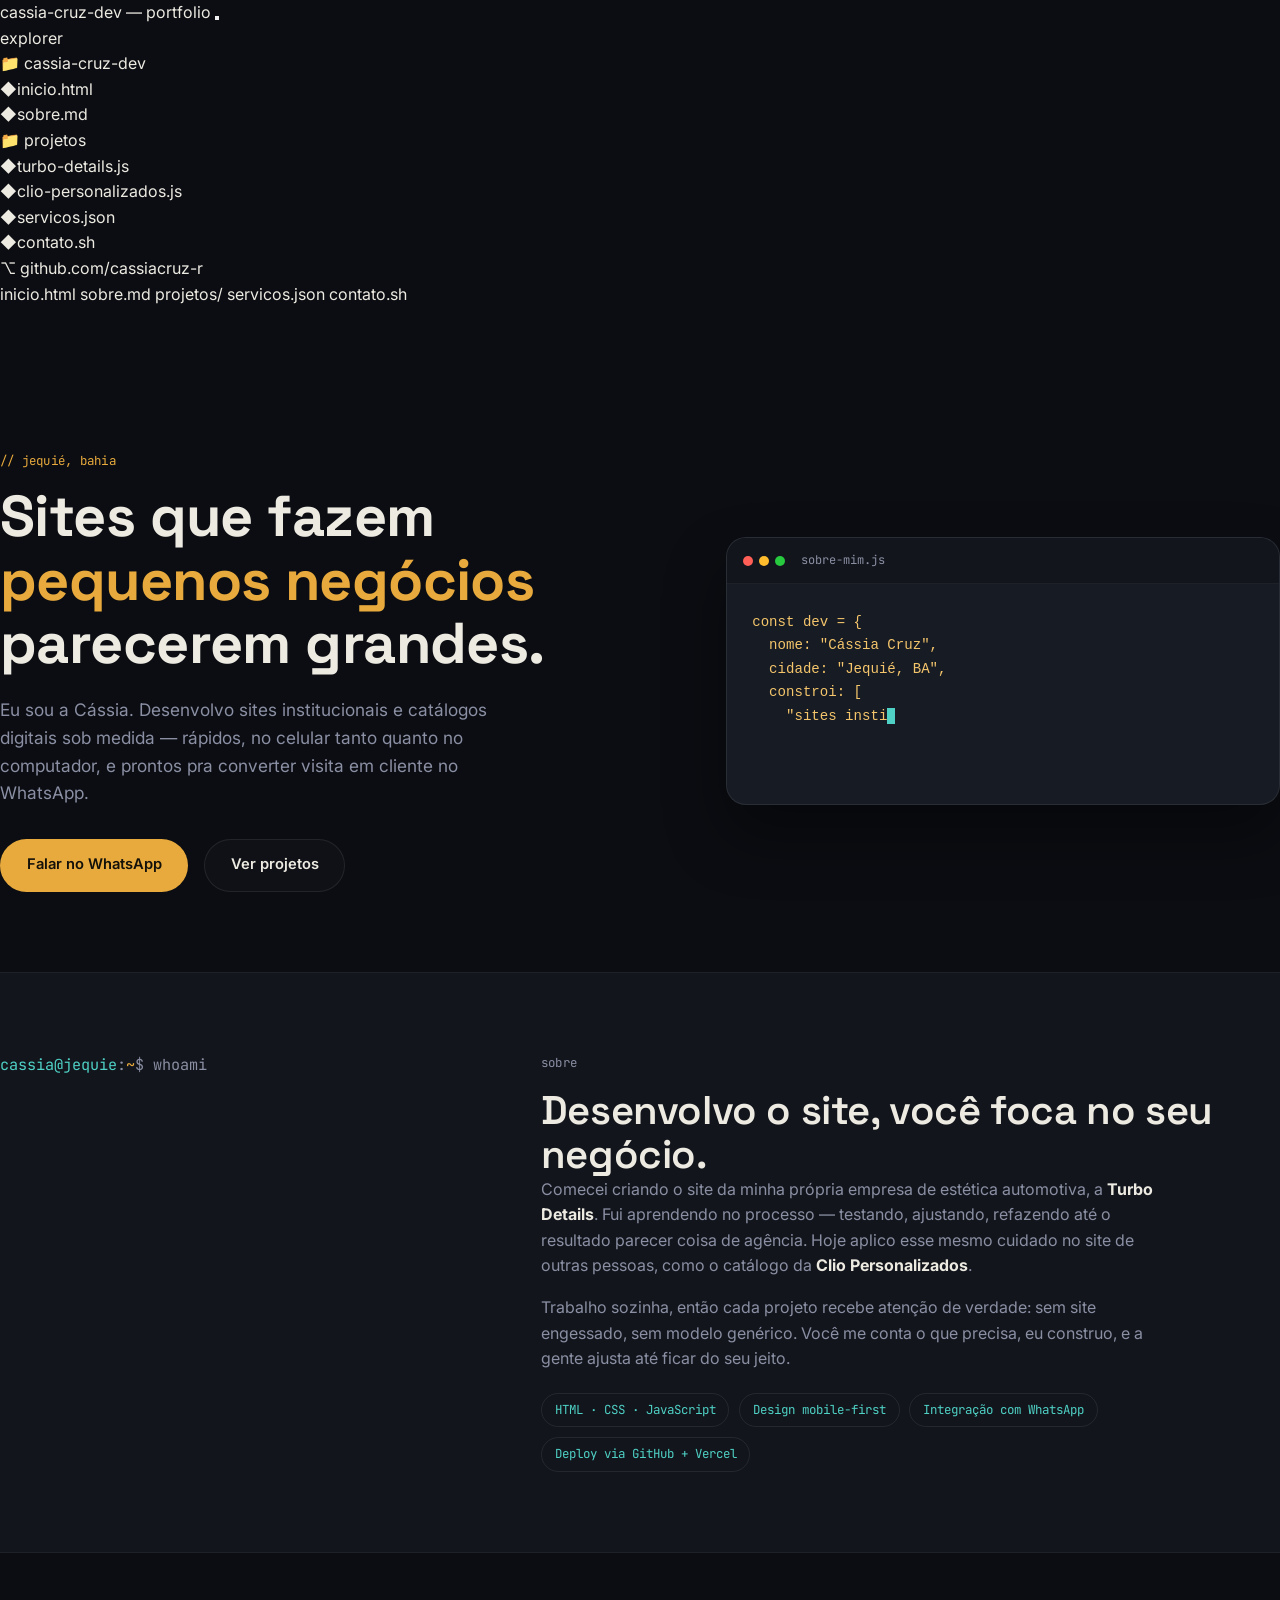
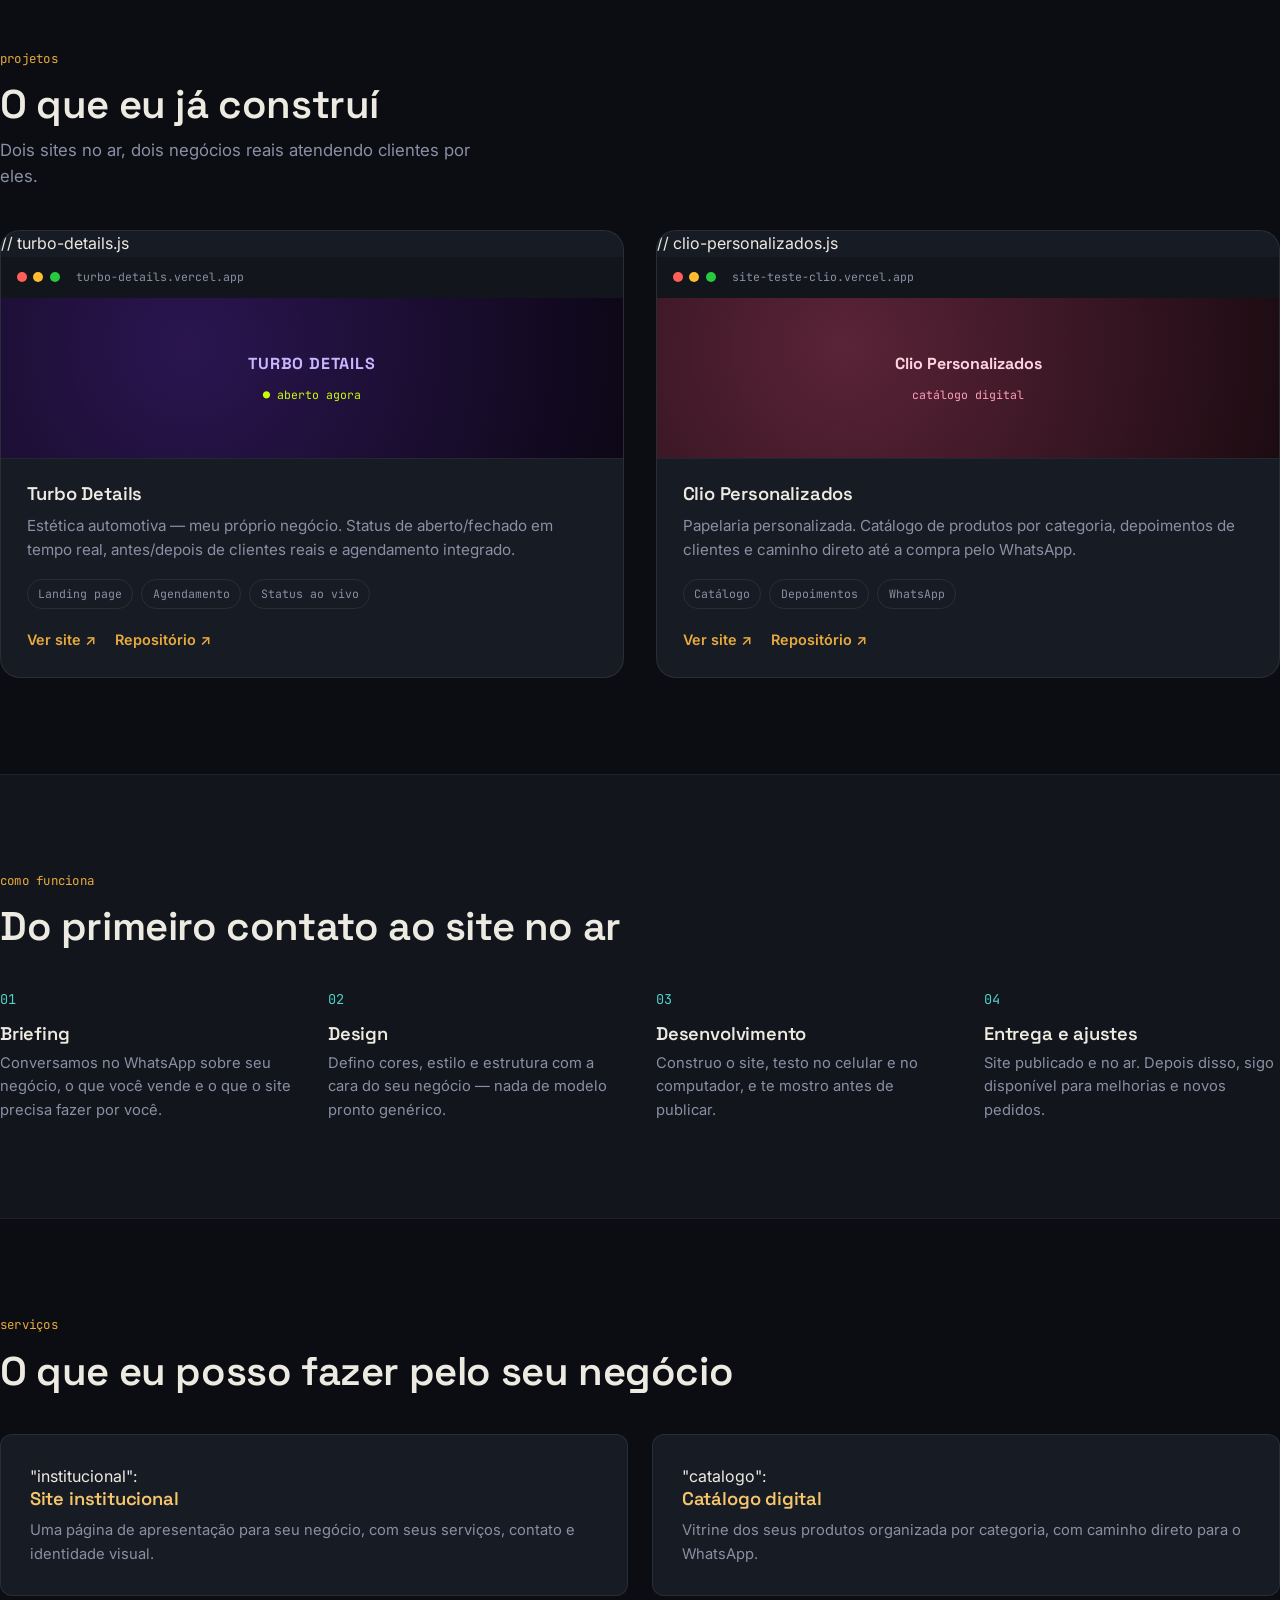
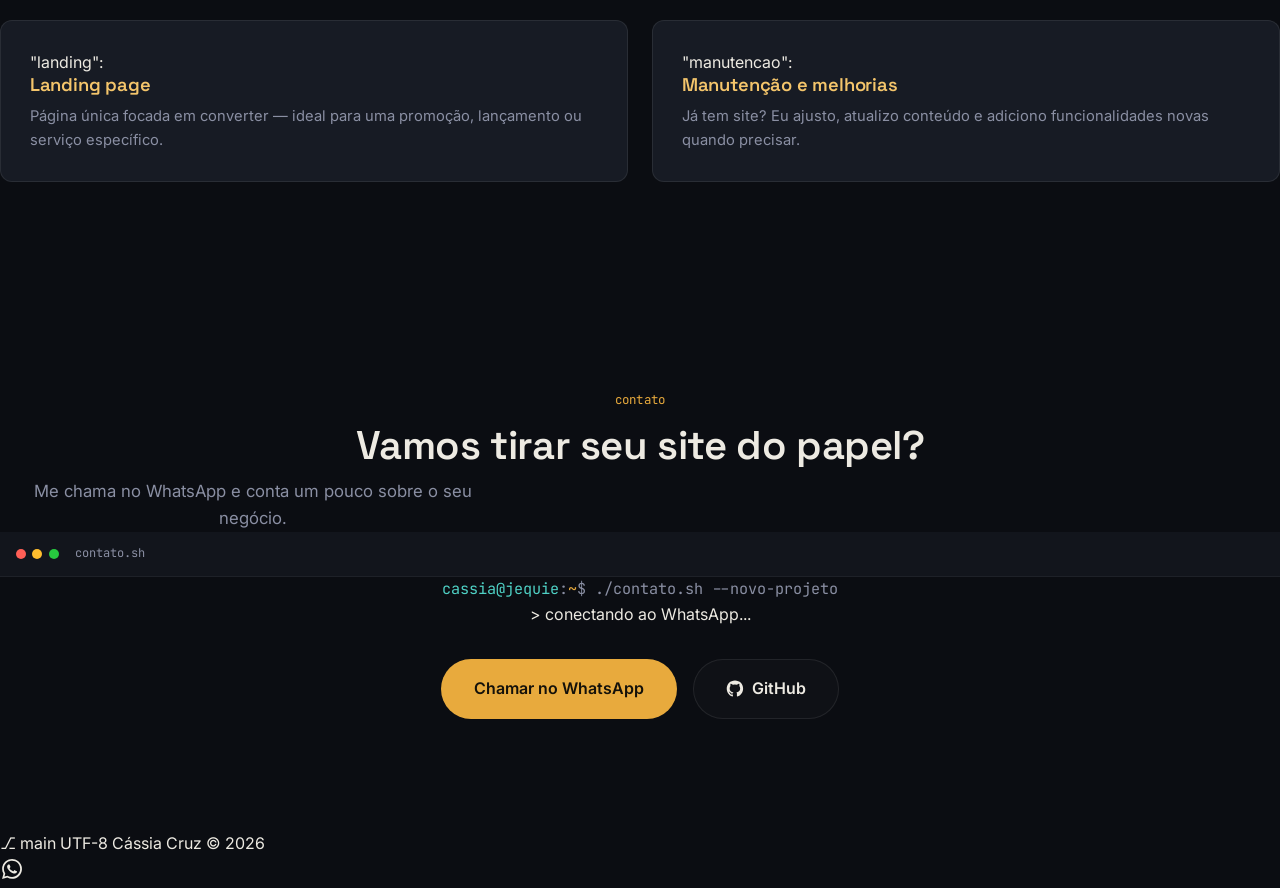
==== index.html @ 5b405030 "Update index.html" ====
<!DOCTYPE html>
<html lang="pt-BR">
<head>
<meta charset="UTF-8">
<meta name="viewport" content="width=device-width, initial-scale=1.0">
<title>Cássia Cruz — Sites para pequenos negócios</title>
<meta name="description" content="Cássia Cruz, desenvolvedora em Jequié, BA. Crio sites rápidos, bonitos e sob medida para autônomos e pequenos negócios.">
<link rel="preconnect" href="https://fonts.googleapis.com">
<link href="https://fonts.googleapis.com/css2?family=Space+Grotesk:wght@500;600;700&family=Inter:wght@400;500;600&family=JetBrains+Mono:wght@400;500&display=swap" rel="stylesheet">
<link rel="stylesheet" href="css/style.css">
</head>
<body>

<div class="crt-overlay"></div>

<div class="ide-shell">

  <!-- ===== TITLE BAR ===== -->
  <header class="title-bar">
    <div class="traffic"><span class="dot-red"></span><span class="dot-yellow"></span><span class="dot-green"></span></div>
    <span class="title-bar-name">cassia-cruz-dev — portfolio</span>
    <button class="menu-btn" id="menuBtn" aria-label="Abrir menu">
      <span></span><span></span><span></span>
    </button>
  </header>

  <div class="workspace">

    <!-- ===== SIDEBAR / EXPLORER ===== -->
    <nav class="sidebar" id="sidebar">
      <div class="sidebar-heading">explorer</div>
      <ul class="file-tree">
        <li class="folder">📁 cassia-cruz-dev</li>
        <li><a href="#topo" class="file-link" data-target="topo"><span class="file-icon">◆</span>inicio.html</a></li>
        <li><a href="#sobre" class="file-link" data-target="sobre"><span class="file-icon">◆</span>sobre.md</a></li>
        <li class="folder folder-sub">📁 projetos</li>
        <li><a href="#projetos" class="file-link nested" data-target="projetos"><span class="file-icon">◆</span>turbo-details.js</a></li>
        <li><a href="#projetos" class="file-link nested" data-target="projetos"><span class="file-icon">◆</span>clio-personalizados.js</a></li>
        <li><a href="#servicos" class="file-link" data-target="servicos"><span class="file-icon">◆</span>servicos.json</a></li>
        <li><a href="#contato" class="file-link" data-target="contato"><span class="file-icon">◆</span>contato.sh</a></li>
      </ul>
      <div class="sidebar-footer">
        <a href="https://github.com/cassiacruz-r" target="_blank" rel="noopener" class="sidebar-git">⌥ github.com/cassiacruz-r</a>
      </div>
    </nav>
    <div class="sidebar-scrim" id="sidebarScrim"></div>

    <main class="main-pane">

      <!-- ===== TAB BAR ===== -->
      <div class="tab-bar" id="tabBar">
        <span class="tab" data-tab="topo">inicio.html</span>
        <span class="tab" data-tab="sobre">sobre.md</span>
        <span class="tab" data-tab="projetos">projetos/</span>
        <span class="tab" data-tab="servicos">servicos.json</span>
        <span class="tab" data-tab="contato">contato.sh</span>
      </div>

      <!-- ===== HERO ===== -->
      <section class="hero file-section" id="topo">
        <div class="hero-grid">
          <div class="hero-copy">
            <p class="eyebrow">// jequié, bahia</p>
            <h1>Sites que fazem <span class="accent">pequenos negócios</span> parecerem grandes.</h1>
            <p class="hero-text">Eu sou a Cássia. Desenvolvo sites institucionais e catálogos digitais sob medida — rápidos, no celular tanto quanto no computador, e prontos pra converter visita em cliente no WhatsApp.</p>
            <div class="hero-actions">
              <a href="#contato" class="btn btn-primary">Falar no WhatsApp</a>
              <a href="#projetos" class="btn btn-ghost">Ver projetos</a>
            </div>
          </div>

          <div class="hero-visual">
            <div class="code-window">
              <div class="code-bar">
                <span class="dot-red"></span><span class="dot-yellow"></span><span class="dot-green"></span>
                <span class="code-filename">sobre-mim.js</span>
              </div>
              <pre class="code-body"><code id="typedCode"></code><span class="caret"></span></pre>
            </div>
          </div>
        </div>
      </section>

      <!-- ===== SOBRE ===== -->
      <section class="sobre file-section" id="sobre">
        <div class="sobre-grid">
          <div class="sobre-prompt">
            <p class="terminal-line"><span class="prompt">cassia@jequie</span>:<span class="path">~</span>$ whoami</p>
          </div>
          <div class="sobre-content">
            <p class="eyebrow">sobre</p>
            <h2>Desenvolvo o site, você foca no seu negócio.</h2>
            <p>Comecei criando o site da minha própria empresa de estética automotiva, a <strong>Turbo Details</strong>. Fui aprendendo no processo — testando, ajustando, refazendo até o resultado parecer coisa de agência. Hoje aplico esse mesmo cuidado no site de outras pessoas, como o catálogo da <strong>Clio Personalizados</strong>.</p>
            <p>Trabalho sozinha, então cada projeto recebe atenção de verdade: sem site engessado, sem modelo genérico. Você me conta o que precisa, eu construo, e a gente ajusta até ficar do seu jeito.</p>
            <ul class="sobre-tags">
              <li>HTML · CSS · JavaScript</li>
              <li>Design mobile-first</li>
              <li>Integração com WhatsApp</li>
              <li>Deploy via GitHub + Vercel</li>
            </ul>
          </div>
        </div>
      </section>

      <!-- ===== PROJETOS ===== -->
      <section class="projetos file-section" id="projetos">
        <p class="eyebrow">projetos</p>
        <h2>O que eu já construí</h2>
        <p class="section-lead">Dois sites no ar, dois negócios reais atendendo clientes por eles.</p>

        <div class="projects-grid">

          <article class="project-card project-turbo">
            <div class="code-comment">// turbo-details.js</div>
            <div class="browser-mock">
              <div class="browser-bar">
                <span class="dot-red"></span><span class="dot-yellow"></span><span class="dot-green"></span>
                <span class="browser-url">turbo-details.vercel.app</span>
              </div>
              <div class="browser-preview turbo-preview">
                <span class="preview-brand">TURBO DETAILS</span>
                <span class="preview-badge">● aberto agora</span>
              </div>
            </div>
            <div class="project-info">
              <h3>Turbo Details</h3>
              <p>Estética automotiva — meu próprio negócio. Status de aberto/fechado em tempo real, antes/depois de clientes reais e agendamento integrado.</p>
              <div class="project-tags">
                <span>Landing page</span>
                <span>Agendamento</span>
                <span>Status ao vivo</span>
              </div>
              <div class="project-links">
                <a href="https://turbo-details.vercel.app" target="_blank" rel="noopener">Ver site ↗</a>
                <a href="https://github.com/cassiacruz-r/turbo-details-" target="_blank" rel="noopener">Repositório ↗</a>
              </div>
            </div>
          </article>

          <article class="project-card project-clio">
            <div class="code-comment">// clio-personalizados.js</div>
            <div class="browser-mock">
              <div class="browser-bar">
                <span class="dot-red"></span><span class="dot-yellow"></span><span class="dot-green"></span>
                <span class="browser-url">site-teste-clio.vercel.app</span>
              </div>
              <div class="browser-preview clio-preview">
                <span class="preview-brand">Clio Personalizados</span>
                <span class="preview-badge">catálogo digital</span>
              </div>
            </div>
            <div class="project-info">
              <h3>Clio Personalizados</h3>
              <p>Papelaria personalizada. Catálogo de produtos por categoria, depoimentos de clientes e caminho direto até a compra pelo WhatsApp.</p>
              <div class="project-tags">
                <span>Catálogo</span>
                <span>Depoimentos</span>
                <span>WhatsApp</span>
              </div>
              <div class="project-links">
                <a href="https://site-teste-clio.vercel.app" target="_blank" rel="noopener">Ver site ↗</a>
                <a href="https://github.com/cassiacruz-r/site-teste---clio" target="_blank" rel="noopener">Repositório ↗</a>
              </div>
            </div>
          </article>

        </div>
      </section>

      <!-- ===== COMO FUNCIONA ===== -->
      <section class="processo file-section">
        <p class="eyebrow">como funciona</p>
        <h2>Do primeiro contato ao site no ar</h2>

        <ol class="steps">
          <li class="step">
            <span class="step-num">01</span>
            <h3>Briefing</h3>
            <p>Conversamos no WhatsApp sobre seu negócio, o que você vende e o que o site precisa fazer por você.</p>
          </li>
          <li class="step">
            <span class="step-num">02</span>
            <h3>Design</h3>
            <p>Defino cores, estilo e estrutura com a cara do seu negócio — nada de modelo pronto genérico.</p>
          </li>
          <li class="step">
            <span class="step-num">03</span>
            <h3>Desenvolvimento</h3>
            <p>Construo o site, testo no celular e no computador, e te mostro antes de publicar.</p>
          </li>
          <li class="step">
            <span class="step-num">04</span>
            <h3>Entrega e ajustes</h3>
            <p>Site publicado e no ar. Depois disso, sigo disponível para melhorias e novos pedidos.</p>
          </li>
        </ol>
      </section>

      <!-- ===== SERVIÇOS ===== -->
      <section class="servicos file-section" id="servicos">
        <p class="eyebrow">serviços</p>
        <h2>O que eu posso fazer pelo seu negócio</h2>

        <div class="services-grid">
          <div class="service-card">
            <span class="service-key">"institucional":</span>
            <h3>Site institucional</h3>
            <p>Uma página de apresentação para seu negócio, com seus serviços, contato e identidade visual.</p>
          </div>
          <div class="service-card">
            <span class="service-key">"catalogo":</span>
            <h3>Catálogo digital</h3>
            <p>Vitrine dos seus produtos organizada por categoria, com caminho direto para o WhatsApp.</p>
          </div>
          <div class="service-card">
            <span class="service-key">"landing":</span>
            <h3>Landing page</h3>
            <p>Página única focada em converter — ideal para uma promoção, lançamento ou serviço específico.</p>
          </div>
          <div class="service-card">
            <span class="service-key">"manutencao":</span>
            <h3>Manutenção e melhorias</h3>
            <p>Já tem site? Eu ajusto, atualizo conteúdo e adiciono funcionalidades novas quando precisar.</p>
          </div>
        </div>
      </section>

      <!-- ===== CONTATO ===== -->
      <section class="contato file-section" id="contato">
        <p class="eyebrow">contato</p>
        <h2>Vamos tirar seu site do papel?</h2>
        <p class="section-lead">Me chama no WhatsApp e conta um pouco sobre o seu negócio.</p>

        <div class="terminal-cta">
          <div class="code-bar">
            <span class="dot-red"></span><span class="dot-yellow"></span><span class="dot-green"></span>
            <span class="code-filename">contato.sh</span>
          </div>
          <div class="terminal-body">
            <p class="terminal-line"><span class="prompt">cassia@jequie</span>:<span class="path">~</span>$ ./contato.sh --novo-projeto</p>
            <p class="terminal-output">&gt; conectando ao WhatsApp...</p>
            <div class="contato-actions">
              <a href="https://wa.me/55SEUNUMEROAQUI" target="_blank" rel="noopener" class="btn btn-primary btn-lg">Chamar no WhatsApp</a>
              <a href="https://github.com/cassiacruz-r" target="_blank" rel="noopener" class="btn btn-ghost btn-lg">
                <svg width="18" height="18" viewBox="0 0 24 24" fill="currentColor" aria-hidden="true"><path d="M12 .5C5.73.5.98 5.24.98 11.52c0 4.84 3.13 8.94 7.48 10.39.55.1.75-.24.75-.53 0-.26-.01-1.13-.02-2.05-3.04.66-3.68-1.3-3.68-1.3-.5-1.26-1.21-1.6-1.21-1.6-.99-.68.08-.66.08-.66 1.09.08 1.66 1.12 1.66 1.12.97 1.66 2.55 1.18 3.17.9.1-.7.38-1.18.69-1.45-2.43-.28-4.98-1.21-4.98-5.39 0-1.19.42-2.16 1.12-2.92-.11-.28-.49-1.4.11-2.92 0 0 .92-.29 3 1.12a10.4 10.4 0 0 1 5.46 0c2.08-1.41 3-1.12 3-1.12.6 1.52.22 2.64.11 2.92.7.76 1.12 1.73 1.12 2.92 0 4.19-2.56 5.11-5 5.38.39.34.74 1 .74 2.03 0 1.47-.01 2.65-.01 3.01 0 .29.2.64.76.53 4.35-1.45 7.48-5.55 7.48-10.39C23.02 5.24 18.27.5 12 .5Z"/></svg>
                GitHub
              </a>
            </div>
          </div>
        </div>
      </section>

      <!-- ===== STATUS BAR (footer) ===== -->
      <footer class="status-bar">
        <span>⎇ main</span>
        <span>UTF-8</span>
        <span class="status-spacer"></span>
        <span>Cássia Cruz © 2026</span>
      </footer>

    </main>
  </div>

  <a href="https://wa.me/55SEUNUMEROAQUI" class="fab-whatsapp" target="_blank" rel="noopener" aria-label="Chamar no WhatsApp">
    <svg width="24" height="24" viewBox="0 0 24 24" fill="currentColor" aria-hidden="true"><path d="M12.04 2C6.58 2 2.13 6.45 2.13 11.91c0 1.75.46 3.45 1.32 4.95L2.05 22l5.28-1.38a9.9 9.9 0 0 0 4.7 1.2h.01c5.46 0 9.91-4.45 9.91-9.91C21.95 6.45 17.5 2 12.04 2Zm0 18.03h-.01a8.1 8.1 0 0 1-4.13-1.13l-.3-.18-3.13.82.84-3.05-.2-.31a8.1 8.1 0 0 1-1.24-4.36c0-4.49 3.65-8.14 8.15-8.14 2.17 0 4.22.85 5.76 2.39a8.08 8.08 0 0 1 2.38 5.76c0 4.49-3.65 8.14-8.12 8.14Zm4.47-6.1c-.24-.12-1.44-.71-1.67-.8-.22-.08-.38-.12-.55.12-.16.24-.63.8-.77.96-.14.16-.28.18-.53.06-.24-.12-1.02-.38-1.95-1.2-.72-.64-1.2-1.44-1.35-1.68-.14-.24-.02-.37.11-.49.11-.11.24-.28.36-.42.12-.14.16-.24.24-.4.08-.16.04-.3-.02-.42-.06-.12-.55-1.32-.75-1.8-.2-.48-.4-.42-.55-.42h-.47c-.16 0-.42.06-.64.3-.22.24-.85.83-.85 2.02 0 1.19.87 2.34 1 2.5.12.16 1.7 2.6 4.13 3.64.58.25 1.03.4 1.38.51.58.18 1.11.16 1.53.1.47-.07 1.44-.59 1.64-1.15.2-.57.2-1.05.14-1.15-.06-.1-.22-.16-.46-.28Z"/></svg>
  </a>

</div>

<script src="js/main.js"></script>
</body>
</html>
---- css/style.css ----
/* =============================================
   CÁSSIA CRUZ — Portfólio
   ============================================= */

:root {
  --bg:        #0B0D12;
  --bg-2:      #12151C;
  --card:      #171B24;
  --border:    rgba(255,255,255,.08);
  --border-lite: rgba(255,255,255,.05);

  --amber:     #E8AA3D;
  --amber-lite:#F4C56B;
  --amber-glow: rgba(232,170,61,.28);
  --teal:      #4FD1C5;

  --text:      #EDEAE2;
  --muted:     #8A8FA3;

  --font-title: 'Space Grotesk', sans-serif;
  --font-body:  'Inter', sans-serif;
  --font-mono:  'JetBrains Mono', monospace;

  --radius: 12px;
  --radius-lg: 20px;
  --max: 1160px;
}

*, *::before, *::after { box-sizing: border-box; margin: 0; padding: 0; }
html { scroll-behavior: smooth; }
body {
  font-family: var(--font-body);
  background: var(--bg);
  color: var(--text);
  line-height: 1.6;
  overflow-x: hidden;
}
img { max-width: 100%; display: block; }
a { text-decoration: none; color: inherit; }
ul, ol { list-style: none; }
button { font-family: inherit; cursor: pointer; }

.wrap { max-width: var(--max); margin: 0 auto; padding: 0 1.5rem; position: relative; z-index: 1; }

.noise {
  position: fixed;
  inset: 0;
  pointer-events: none;
  z-index: 0;
  opacity: .035;
  background-image: url("data:image/svg+xml,%3Csvg viewBox='0 0 256 256' xmlns='http://www.w3.org/2000/svg'%3E%3Cfilter id='n'%3E%3CfeTurbulence type='fractalNoise' baseFrequency='0.9' numOctaves='4' stitchTiles='stitch'/%3E%3C/filter%3E%3Crect width='100%25' height='100%25' filter='url(%23n)'/%3E%3C/svg%3E");
}

h1, h2, h3 { font-family: var(--font-title); font-weight: 600; line-height: 1.1; letter-spacing: -.01em; }
h1 { font-size: clamp(2.2rem, 6vw, 3.6rem); font-weight: 700; }
h2 { font-size: clamp(1.7rem, 4vw, 2.5rem); }
h3 { font-size: 1.15rem; }

.eyebrow {
  font-family: var(--font-mono);
  font-size: .78rem;
  color: var(--amber);
  letter-spacing: .02em;
  margin-bottom: .9rem;
}

.accent { color: var(--amber); }

.section-lead { color: var(--muted); font-size: 1.05rem; max-width: 46ch; margin-top: .6rem; }

/* ── BUTTONS ── */
.btn {
  display: inline-flex;
  align-items: center;
  gap: .55rem;
  padding: .85rem 1.6rem;
  border-radius: 999px;
  font-weight: 600;
  font-size: .92rem;
  border: 1px solid transparent;
  transition: transform .15s ease, box-shadow .15s ease, background .15s ease;
}
.btn-primary {
  background: var(--amber);
  color: #14110A;
  box-shadow: 0 0 0 rgba(0,0,0,0);
}
.btn-primary:hover { transform: translateY(-2px); box-shadow: 0 10px 30px var(--amber-glow); }
.btn-ghost {
  border-color: var(--border);
  color: var(--text);
  background: rgba(255,255,255,.02);
}
.btn-ghost:hover { border-color: var(--amber); color: var(--amber-lite); }
.btn-lg { padding: 1rem 2rem; font-size: 1rem; }

/* ── NAV ── */
.nav {
  position: fixed;
  top: 0; left: 0; right: 0;
  z-index: 50;
  background: rgba(11,13,18,.75);
  backdrop-filter: blur(10px);
  border-bottom: 1px solid var(--border-lite);
}
.nav-inner { display: flex; align-items: center; justify-content: space-between; padding-top: 1rem; padding-bottom: 1rem; }
.logo { font-family: var(--font-title); font-weight: 700; font-size: 1.15rem; }
.logo .dot { color: var(--amber); }
.nav-links { display: flex; align-items: center; gap: 2rem; font-size: .92rem; }
.nav-links a { color: var(--muted); transition: color .15s ease; }
.nav-links a:hover { color: var(--text); }
.nav-cta { color: var(--amber) !important; }
.nav-toggle { display: none; flex-direction: column; gap: 4px; background: none; border: none; }
.nav-toggle span { width: 22px; height: 2px; background: var(--text); display: block; }

/* ── HERO ── */
.hero { padding: 9rem 0 5rem; }
.hero-grid { display: grid; grid-template-columns: 1.1fr .9fr; gap: 3rem; align-items: center; }
.hero-text { color: var(--muted); font-size: 1.08rem; margin: 1.3rem 0 2rem; max-width: 46ch; }
.hero-actions { display: flex; gap: 1rem; flex-wrap: wrap; }

.code-window {
  background: var(--card);
  border: 1px solid var(--border);
  border-radius: var(--radius-lg);
  overflow: hidden;
  box-shadow: 0 30px 60px rgba(0,0,0,.4);
}
.code-bar {
  display: flex;
  align-items: center;
  gap: .4rem;
  padding: .8rem 1rem;
  background: var(--bg-2);
  border-bottom: 1px solid var(--border-lite);
}
.code-bar .dot-red, .code-bar .dot-yellow, .code-bar .dot-green,
.browser-bar .dot-red, .browser-bar .dot-yellow, .browser-bar .dot-green {
  width: 10px; height: 10px; border-radius: 50%; display: inline-block;
}
.dot-red { background: #FF5F56; }
.dot-yellow { background: #FFBD2E; }
.dot-green { background: #27C93F; }
.code-filename { font-family: var(--font-mono); font-size: .75rem; color: var(--muted); margin-left: .6rem; }
.code-body {
  font-family: var(--font-mono);
  font-size: .88rem;
  padding: 1.6rem;
  min-height: 220px;
  color: var(--amber-lite);
  white-space: pre-wrap;
  word-break: break-word;
}
.caret {
  display: inline-block;
  width: 8px; height: 1.1em;
  background: var(--teal);
  vertical-align: text-bottom;
  animation: blink 1s step-end infinite;
}
@keyframes blink { 50% { opacity: 0; } }

/* ── SOBRE ── */
.sobre { padding: 5rem 0; background: var(--bg-2); border-top: 1px solid var(--border-lite); border-bottom: 1px solid var(--border-lite); }
.sobre-grid { display: grid; grid-template-columns: .8fr 1.2fr; gap: 3rem; align-items: start; }
.terminal-line { font-family: var(--font-mono); font-size: .95rem; color: var(--muted); }
.terminal-line .prompt { color: var(--teal); }
.terminal-line .path { color: var(--amber); }
.sobre-content p { color: var(--muted); margin-bottom: 1rem; max-width: 62ch; }
.sobre-content strong { color: var(--text); }
.sobre-tags { display: flex; flex-wrap: wrap; gap: .6rem; margin-top: 1.3rem; }
.sobre-tags li {
  font-family: var(--font-mono);
  font-size: .78rem;
  color: var(--teal);
  border: 1px solid var(--border);
  padding: .4rem .8rem;
  border-radius: 999px;
}

/* ── PROJETOS ── */
.projetos { padding: 6rem 0; }
.projects-grid { display: grid; grid-template-columns: 1fr 1fr; gap: 2rem; margin-top: 2.5rem; }
.project-card {
  background: var(--card);
  border: 1px solid var(--border);
  border-radius: var(--radius-lg);
  overflow: hidden;
  transition: transform .2s ease, border-color .2s ease;
}
.project-card:hover { transform: translateY(-4px); border-color: var(--amber-glow); }
.browser-mock { border-bottom: 1px solid var(--border-lite); }
.browser-bar { display: flex; align-items: center; gap: .4rem; padding: .7rem 1rem; background: var(--bg-2); }
.browser-url { font-family: var(--font-mono); font-size: .72rem; color: var(--muted); margin-left: .6rem; }
.browser-preview {
  height: 160px;
  display: flex;
  flex-direction: column;
  align-items: center;
  justify-content: center;
  gap: .6rem;
}
.turbo-preview { background: radial-gradient(circle at 30% 30%, #2a1550, #0d0716); }
.turbo-preview .preview-brand { font-family: var(--font-title); color: #C8B6FF; font-weight: 700; letter-spacing: .05em; }
.turbo-preview .preview-badge { font-family: var(--font-mono); font-size: .72rem; color: #C8FF00; }
.clio-preview { background: radial-gradient(circle at 30% 30%, #5a2338, #1d0b12); }
.clio-preview .preview-brand { font-family: var(--font-title); color: #FFD3E0; font-weight: 700; }
.clio-preview .preview-badge { font-family: var(--font-mono); font-size: .72rem; color: #FF9EB8; }
.project-info { padding: 1.6rem; }
.project-info p { color: var(--muted); font-size: .95rem; margin: .6rem 0 1rem; }
.project-tags { display: flex; flex-wrap: wrap; gap: .5rem; margin-bottom: 1.2rem; }
.project-tags span {
  font-family: var(--font-mono);
  font-size: .72rem;
  color: var(--muted);
  border: 1px solid var(--border);
  padding: .3rem .65rem;
  border-radius: 999px;
}
.project-links { display: flex; gap: 1.2rem; }
.project-links a { font-size: .9rem; font-weight: 600; color: var(--amber); }
.project-links a:hover { color: var(--amber-lite); }

/* ── PROCESSO ── */
.processo { padding: 6rem 0; background: var(--bg-2); border-top: 1px solid var(--border-lite); border-bottom: 1px solid var(--border-lite); }
.steps { display: grid; grid-template-columns: repeat(4, 1fr); gap: 2rem; margin-top: 2.5rem; }
.step-num { font-family: var(--font-mono); color: var(--teal); font-size: .85rem; display: block; margin-bottom: .8rem; }
.step h3 { margin-bottom: .5rem; }
.step p { color: var(--muted); font-size: .92rem; }

/* ── SERVIÇOS ── */
.servicos { padding: 6rem 0; }
.services-grid { display: grid; grid-template-columns: repeat(2, 1fr); gap: 1.5rem; margin-top: 2.5rem; }
.service-card {
  background: var(--card);
  border: 1px solid var(--border);
  border-radius: var(--radius);
  padding: 1.8rem;
  transition: border-color .2s ease;
}
.service-card:hover { border-color: var(--amber-glow); }
.service-card h3 { margin-bottom: .6rem; color: var(--amber-lite); }
.service-card p { color: var(--muted); font-size: .92rem; }

/* ── CONTATO ── */
.contato { padding: 7rem 0; text-align: center; }
.contato-inner { display: flex; flex-direction: column; align-items: center; }
.contato .eyebrow { align-self: center; }
.contato-actions { display: flex; gap: 1rem; margin-top: 2rem; flex-wrap: wrap; justify-content: center; }

/* ── FOOTER ── */
.footer { border-top: 1px solid var(--border-lite); padding: 1.8rem 0; }
.footer-inner { display: flex; justify-content: space-between; font-size: .82rem; color: var(--muted); flex-wrap: wrap; gap: .5rem; }

/* ── RESPONSIVE ── */
@media (max-width: 860px) {
  .hero-grid, .sobre-grid { grid-template-columns: 1fr; }
  .hero-visual { order: -1; }
  .steps { grid-template-columns: 1fr 1fr; }
  .services-grid, .projects-grid { grid-template-columns: 1fr; }
  .nav-links { position: fixed; top: 64px; left: 0; right: 0; background: var(--bg); flex-direction: column; align-items: flex-start; padding: 1.5rem; gap: 1.2rem; border-bottom: 1px solid var(--border); transform: translateY(-150%); transition: transform .25s ease; }
  .nav-links.open { transform: translateY(0); }
  .nav-toggle { display: flex; }
}

@media (max-width: 520px) {
  .steps { grid-template-columns: 1fr; }
}

@media (prefers-reduced-motion: reduce) {
  * { animation: none !important; transition: none !important; }
}
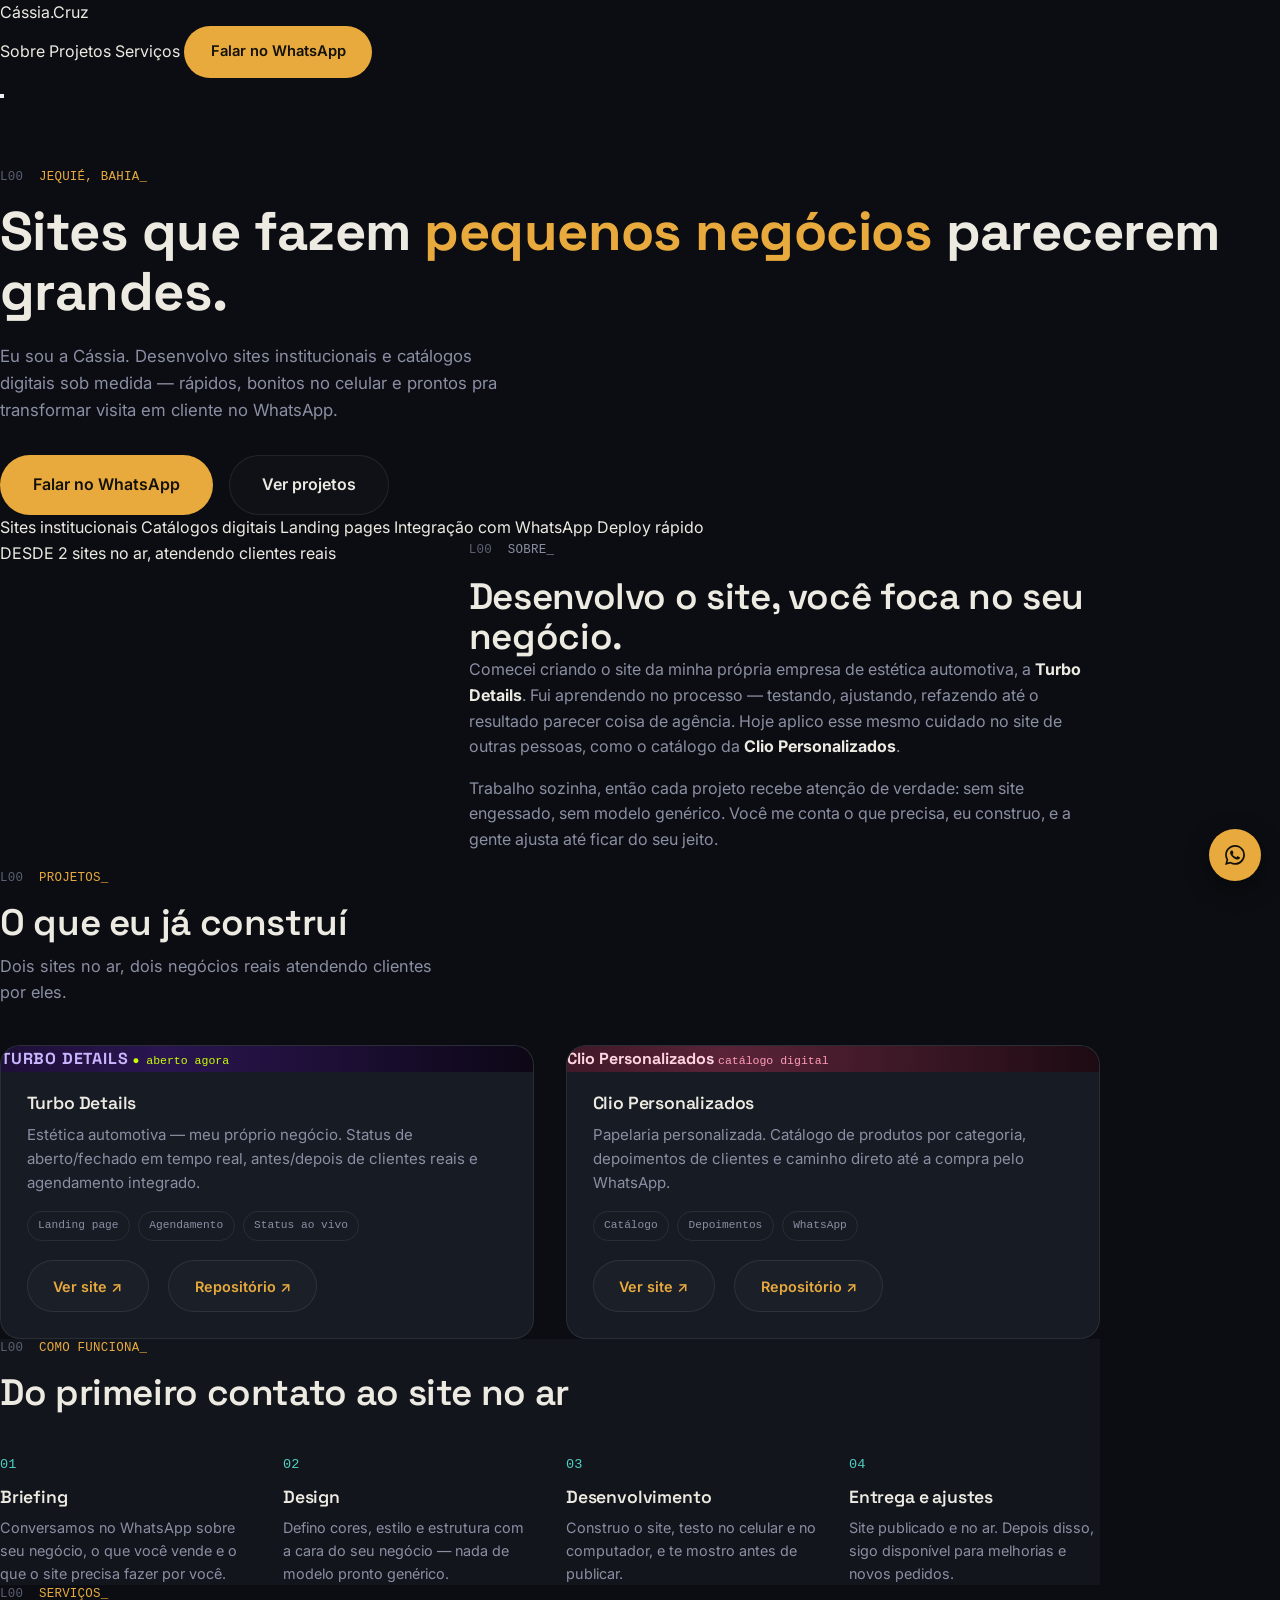
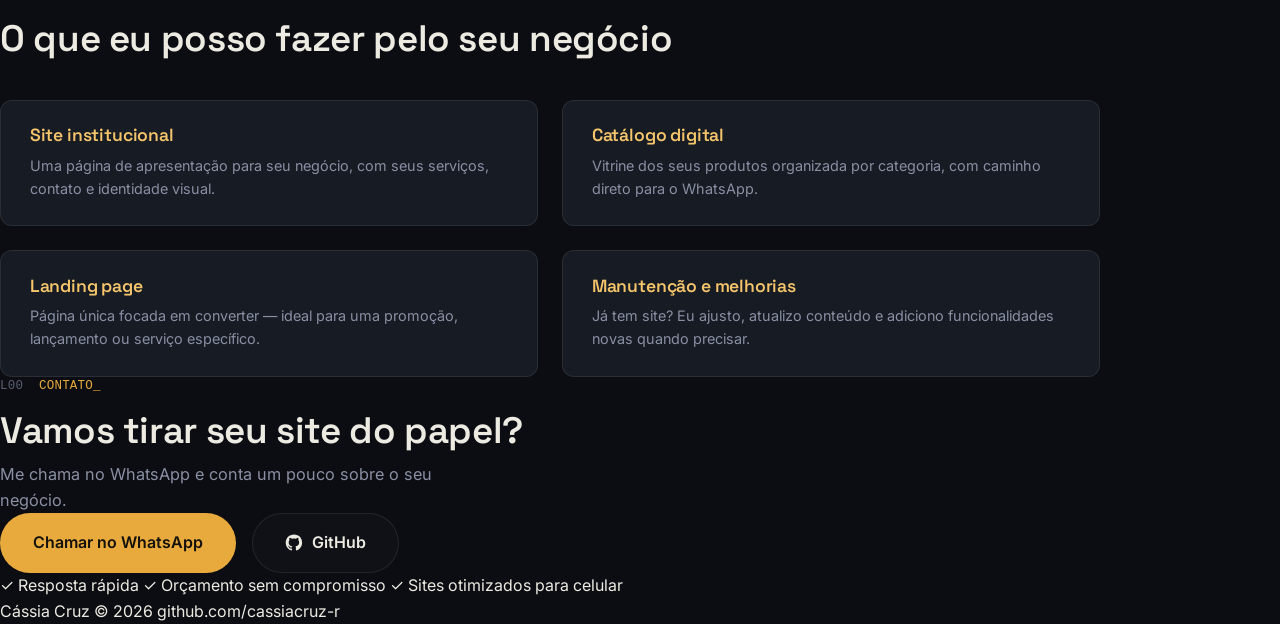
==== commit 40e65ffe: "up" ====
--- a/index.html
+++ b/index.html
@@ -6,266 +6,208 @@
 <title>Cássia Cruz — Sites para pequenos negócios</title>
 <meta name="description" content="Cássia Cruz, desenvolvedora em Jequié, BA. Crio sites rápidos, bonitos e sob medida para autônomos e pequenos negócios.">
 <link rel="preconnect" href="https://fonts.googleapis.com">
-<link href="https://fonts.googleapis.com/css2?family=Space+Grotesk:wght@500;600;700&family=Inter:wght@400;500;600&family=JetBrains+Mono:wght@400;500&display=swap" rel="stylesheet">
+<link href="https://fonts.googleapis.com/css2?family=Space+Grotesk:wght@500;600;700&family=Inter:wght@400;500;600;700&display=swap" rel="stylesheet">
 <link rel="stylesheet" href="css/style.css">
 </head>
 <body>
 
-<div class="crt-overlay"></div>
-
-<div class="ide-shell">
-
-  <!-- ===== TITLE BAR ===== -->
-  <header class="title-bar">
-    <div class="traffic"><span class="dot-red"></span><span class="dot-yellow"></span><span class="dot-green"></span></div>
-    <span class="title-bar-name">cassia-cruz-dev — portfolio</span>
-    <button class="menu-btn" id="menuBtn" aria-label="Abrir menu">
+<!-- ===== NAV ===== -->
+<header class="nav" id="nav">
+  <div class="wrap nav-inner">
+    <a href="#topo" class="logo">Cássia<span class="dot">.</span>Cruz</a>
+    <nav class="nav-links" id="navLinks">
+      <a href="#sobre">Sobre</a>
+      <a href="#projetos">Projetos</a>
+      <a href="#servicos">Serviços</a>
+      <a href="#contato" class="btn btn-primary btn-sm">Falar no WhatsApp</a>
+    </nav>
+    <button class="nav-toggle" id="navToggle" aria-label="Abrir menu">
       <span></span><span></span><span></span>
     </button>
-  </header>
-
-  <div class="workspace">
-
-    <!-- ===== SIDEBAR / EXPLORER ===== -->
-    <nav class="sidebar" id="sidebar">
-      <div class="sidebar-heading">explorer</div>
-      <ul class="file-tree">
-        <li class="folder">📁 cassia-cruz-dev</li>
-        <li><a href="#topo" class="file-link" data-target="topo"><span class="file-icon">◆</span>inicio.html</a></li>
-        <li><a href="#sobre" class="file-link" data-target="sobre"><span class="file-icon">◆</span>sobre.md</a></li>
-        <li class="folder folder-sub">📁 projetos</li>
-        <li><a href="#projetos" class="file-link nested" data-target="projetos"><span class="file-icon">◆</span>turbo-details.js</a></li>
-        <li><a href="#projetos" class="file-link nested" data-target="projetos"><span class="file-icon">◆</span>clio-personalizados.js</a></li>
-        <li><a href="#servicos" class="file-link" data-target="servicos"><span class="file-icon">◆</span>servicos.json</a></li>
-        <li><a href="#contato" class="file-link" data-target="contato"><span class="file-icon">◆</span>contato.sh</a></li>
-      </ul>
-      <div class="sidebar-footer">
-        <a href="https://github.com/cassiacruz-r" target="_blank" rel="noopener" class="sidebar-git">⌥ github.com/cassiacruz-r</a>
-      </div>
-    </nav>
-    <div class="sidebar-scrim" id="sidebarScrim"></div>
-
-    <main class="main-pane">
-
-      <!-- ===== TAB BAR ===== -->
-      <div class="tab-bar" id="tabBar">
-        <span class="tab" data-tab="topo">inicio.html</span>
-        <span class="tab" data-tab="sobre">sobre.md</span>
-        <span class="tab" data-tab="projetos">projetos/</span>
-        <span class="tab" data-tab="servicos">servicos.json</span>
-        <span class="tab" data-tab="contato">contato.sh</span>
-      </div>
-
-      <!-- ===== HERO ===== -->
-      <section class="hero file-section" id="topo">
-        <div class="hero-grid">
-          <div class="hero-copy">
-            <p class="eyebrow">// jequié, bahia</p>
-            <h1>Sites que fazem <span class="accent">pequenos negócios</span> parecerem grandes.</h1>
-            <p class="hero-text">Eu sou a Cássia. Desenvolvo sites institucionais e catálogos digitais sob medida — rápidos, no celular tanto quanto no computador, e prontos pra converter visita em cliente no WhatsApp.</p>
-            <div class="hero-actions">
-              <a href="#contato" class="btn btn-primary">Falar no WhatsApp</a>
-              <a href="#projetos" class="btn btn-ghost">Ver projetos</a>
-            </div>
-          </div>
-
-          <div class="hero-visual">
-            <div class="code-window">
-              <div class="code-bar">
-                <span class="dot-red"></span><span class="dot-yellow"></span><span class="dot-green"></span>
-                <span class="code-filename">sobre-mim.js</span>
-              </div>
-              <pre class="code-body"><code id="typedCode"></code><span class="caret"></span></pre>
-            </div>
-          </div>
-        </div>
-      </section>
-
-      <!-- ===== SOBRE ===== -->
-      <section class="sobre file-section" id="sobre">
-        <div class="sobre-grid">
-          <div class="sobre-prompt">
-            <p class="terminal-line"><span class="prompt">cassia@jequie</span>:<span class="path">~</span>$ whoami</p>
-          </div>
-          <div class="sobre-content">
-            <p class="eyebrow">sobre</p>
-            <h2>Desenvolvo o site, você foca no seu negócio.</h2>
-            <p>Comecei criando o site da minha própria empresa de estética automotiva, a <strong>Turbo Details</strong>. Fui aprendendo no processo — testando, ajustando, refazendo até o resultado parecer coisa de agência. Hoje aplico esse mesmo cuidado no site de outras pessoas, como o catálogo da <strong>Clio Personalizados</strong>.</p>
-            <p>Trabalho sozinha, então cada projeto recebe atenção de verdade: sem site engessado, sem modelo genérico. Você me conta o que precisa, eu construo, e a gente ajusta até ficar do seu jeito.</p>
-            <ul class="sobre-tags">
-              <li>HTML · CSS · JavaScript</li>
-              <li>Design mobile-first</li>
-              <li>Integração com WhatsApp</li>
-              <li>Deploy via GitHub + Vercel</li>
-            </ul>
-          </div>
-        </div>
-      </section>
-
-      <!-- ===== PROJETOS ===== -->
-      <section class="projetos file-section" id="projetos">
-        <p class="eyebrow">projetos</p>
-        <h2>O que eu já construí</h2>
-        <p class="section-lead">Dois sites no ar, dois negócios reais atendendo clientes por eles.</p>
-
-        <div class="projects-grid">
-
-          <article class="project-card project-turbo">
-            <div class="code-comment">// turbo-details.js</div>
-            <div class="browser-mock">
-              <div class="browser-bar">
-                <span class="dot-red"></span><span class="dot-yellow"></span><span class="dot-green"></span>
-                <span class="browser-url">turbo-details.vercel.app</span>
-              </div>
-              <div class="browser-preview turbo-preview">
-                <span class="preview-brand">TURBO DETAILS</span>
-                <span class="preview-badge">● aberto agora</span>
-              </div>
-            </div>
-            <div class="project-info">
-              <h3>Turbo Details</h3>
-              <p>Estética automotiva — meu próprio negócio. Status de aberto/fechado em tempo real, antes/depois de clientes reais e agendamento integrado.</p>
-              <div class="project-tags">
-                <span>Landing page</span>
-                <span>Agendamento</span>
-                <span>Status ao vivo</span>
-              </div>
-              <div class="project-links">
-                <a href="https://turbo-details.vercel.app" target="_blank" rel="noopener">Ver site ↗</a>
-                <a href="https://github.com/cassiacruz-r/turbo-details-" target="_blank" rel="noopener">Repositório ↗</a>
-              </div>
-            </div>
-          </article>
-
-          <article class="project-card project-clio">
-            <div class="code-comment">// clio-personalizados.js</div>
-            <div class="browser-mock">
-              <div class="browser-bar">
-                <span class="dot-red"></span><span class="dot-yellow"></span><span class="dot-green"></span>
-                <span class="browser-url">site-teste-clio.vercel.app</span>
-              </div>
-              <div class="browser-preview clio-preview">
-                <span class="preview-brand">Clio Personalizados</span>
-                <span class="preview-badge">catálogo digital</span>
-              </div>
-            </div>
-            <div class="project-info">
-              <h3>Clio Personalizados</h3>
-              <p>Papelaria personalizada. Catálogo de produtos por categoria, depoimentos de clientes e caminho direto até a compra pelo WhatsApp.</p>
-              <div class="project-tags">
-                <span>Catálogo</span>
-                <span>Depoimentos</span>
-                <span>WhatsApp</span>
-              </div>
-              <div class="project-links">
-                <a href="https://site-teste-clio.vercel.app" target="_blank" rel="noopener">Ver site ↗</a>
-                <a href="https://github.com/cassiacruz-r/site-teste---clio" target="_blank" rel="noopener">Repositório ↗</a>
-              </div>
-            </div>
-          </article>
-
-        </div>
-      </section>
-
-      <!-- ===== COMO FUNCIONA ===== -->
-      <section class="processo file-section">
-        <p class="eyebrow">como funciona</p>
-        <h2>Do primeiro contato ao site no ar</h2>
-
-        <ol class="steps">
-          <li class="step">
-            <span class="step-num">01</span>
-            <h3>Briefing</h3>
-            <p>Conversamos no WhatsApp sobre seu negócio, o que você vende e o que o site precisa fazer por você.</p>
-          </li>
-          <li class="step">
-            <span class="step-num">02</span>
-            <h3>Design</h3>
-            <p>Defino cores, estilo e estrutura com a cara do seu negócio — nada de modelo pronto genérico.</p>
-          </li>
-          <li class="step">
-            <span class="step-num">03</span>
-            <h3>Desenvolvimento</h3>
-            <p>Construo o site, testo no celular e no computador, e te mostro antes de publicar.</p>
-          </li>
-          <li class="step">
-            <span class="step-num">04</span>
-            <h3>Entrega e ajustes</h3>
-            <p>Site publicado e no ar. Depois disso, sigo disponível para melhorias e novos pedidos.</p>
-          </li>
-        </ol>
-      </section>
-
-      <!-- ===== SERVIÇOS ===== -->
-      <section class="servicos file-section" id="servicos">
-        <p class="eyebrow">serviços</p>
-        <h2>O que eu posso fazer pelo seu negócio</h2>
-
-        <div class="services-grid">
-          <div class="service-card">
-            <span class="service-key">"institucional":</span>
-            <h3>Site institucional</h3>
-            <p>Uma página de apresentação para seu negócio, com seus serviços, contato e identidade visual.</p>
-          </div>
-          <div class="service-card">
-            <span class="service-key">"catalogo":</span>
-            <h3>Catálogo digital</h3>
-            <p>Vitrine dos seus produtos organizada por categoria, com caminho direto para o WhatsApp.</p>
-          </div>
-          <div class="service-card">
-            <span class="service-key">"landing":</span>
-            <h3>Landing page</h3>
-            <p>Página única focada em converter — ideal para uma promoção, lançamento ou serviço específico.</p>
-          </div>
-          <div class="service-card">
-            <span class="service-key">"manutencao":</span>
-            <h3>Manutenção e melhorias</h3>
-            <p>Já tem site? Eu ajusto, atualizo conteúdo e adiciono funcionalidades novas quando precisar.</p>
-          </div>
-        </div>
-      </section>
-
-      <!-- ===== CONTATO ===== -->
-      <section class="contato file-section" id="contato">
-        <p class="eyebrow">contato</p>
-        <h2>Vamos tirar seu site do papel?</h2>
-        <p class="section-lead">Me chama no WhatsApp e conta um pouco sobre o seu negócio.</p>
-
-        <div class="terminal-cta">
-          <div class="code-bar">
-            <span class="dot-red"></span><span class="dot-yellow"></span><span class="dot-green"></span>
-            <span class="code-filename">contato.sh</span>
-          </div>
-          <div class="terminal-body">
-            <p class="terminal-line"><span class="prompt">cassia@jequie</span>:<span class="path">~</span>$ ./contato.sh --novo-projeto</p>
-            <p class="terminal-output">&gt; conectando ao WhatsApp...</p>
-            <div class="contato-actions">
-              <a href="https://wa.me/55SEUNUMEROAQUI" target="_blank" rel="noopener" class="btn btn-primary btn-lg">Chamar no WhatsApp</a>
-              <a href="https://github.com/cassiacruz-r" target="_blank" rel="noopener" class="btn btn-ghost btn-lg">
-                <svg width="18" height="18" viewBox="0 0 24 24" fill="currentColor" aria-hidden="true"><path d="M12 .5C5.73.5.98 5.24.98 11.52c0 4.84 3.13 8.94 7.48 10.39.55.1.75-.24.75-.53 0-.26-.01-1.13-.02-2.05-3.04.66-3.68-1.3-3.68-1.3-.5-1.26-1.21-1.6-1.21-1.6-.99-.68.08-.66.08-.66 1.09.08 1.66 1.12 1.66 1.12.97 1.66 2.55 1.18 3.17.9.1-.7.38-1.18.69-1.45-2.43-.28-4.98-1.21-4.98-5.39 0-1.19.42-2.16 1.12-2.92-.11-.28-.49-1.4.11-2.92 0 0 .92-.29 3 1.12a10.4 10.4 0 0 1 5.46 0c2.08-1.41 3-1.12 3-1.12.6 1.52.22 2.64.11 2.92.7.76 1.12 1.73 1.12 2.92 0 4.19-2.56 5.11-5 5.38.39.34.74 1 .74 2.03 0 1.47-.01 2.65-.01 3.01 0 .29.2.64.76.53 4.35-1.45 7.48-5.55 7.48-10.39C23.02 5.24 18.27.5 12 .5Z"/></svg>
-                GitHub
-              </a>
-            </div>
-          </div>
-        </div>
-      </section>
-
-      <!-- ===== STATUS BAR (footer) ===== -->
-      <footer class="status-bar">
-        <span>⎇ main</span>
-        <span>UTF-8</span>
-        <span class="status-spacer"></span>
-        <span>Cássia Cruz © 2026</span>
-      </footer>
-
-    </main>
-  </div>
-
-  <a href="https://wa.me/55SEUNUMEROAQUI" class="fab-whatsapp" target="_blank" rel="noopener" aria-label="Chamar no WhatsApp">
-    <svg width="24" height="24" viewBox="0 0 24 24" fill="currentColor" aria-hidden="true"><path d="M12.04 2C6.58 2 2.13 6.45 2.13 11.91c0 1.75.46 3.45 1.32 4.95L2.05 22l5.28-1.38a9.9 9.9 0 0 0 4.7 1.2h.01c5.46 0 9.91-4.45 9.91-9.91C21.95 6.45 17.5 2 12.04 2Zm0 18.03h-.01a8.1 8.1 0 0 1-4.13-1.13l-.3-.18-3.13.82.84-3.05-.2-.31a8.1 8.1 0 0 1-1.24-4.36c0-4.49 3.65-8.14 8.15-8.14 2.17 0 4.22.85 5.76 2.39a8.08 8.08 0 0 1 2.38 5.76c0 4.49-3.65 8.14-8.12 8.14Zm4.47-6.1c-.24-.12-1.44-.71-1.67-.8-.22-.08-.38-.12-.55.12-.16.24-.63.8-.77.96-.14.16-.28.18-.53.06-.24-.12-1.02-.38-1.95-1.2-.72-.64-1.2-1.44-1.35-1.68-.14-.24-.02-.37.11-.49.11-.11.24-.28.36-.42.12-.14.16-.24.24-.4.08-.16.04-.3-.02-.42-.06-.12-.55-1.32-.75-1.8-.2-.48-.4-.42-.55-.42h-.47c-.16 0-.42.06-.64.3-.22.24-.85.83-.85 2.02 0 1.19.87 2.34 1 2.5.12.16 1.7 2.6 4.13 3.64.58.25 1.03.4 1.38.51.58.18 1.11.16 1.53.1.47-.07 1.44-.59 1.64-1.15.2-.57.2-1.05.14-1.15-.06-.1-.22-.16-.46-.28Z"/></svg>
-  </a>
-
-</div>
+  </div>
+</header>
+
+<!-- ===== HERO ===== -->
+<section class="hero" id="topo">
+  <div class="wrap hero-inner">
+    <p class="eyebrow">JEQUIÉ, BAHIA_</p>
+    <h1>Sites que fazem <span class="accent">pequenos negócios</span> parecerem grandes.</h1>
+    <p class="hero-text">Eu sou a Cássia. Desenvolvo sites institucionais e catálogos digitais sob medida — rápidos, bonitos no celular e prontos pra transformar visita em cliente no WhatsApp.</p>
+    <div class="hero-actions">
+      <a href="#contato" class="btn btn-primary btn-lg">Falar no WhatsApp</a>
+      <a href="#projetos" class="btn btn-ghost btn-lg">Ver projetos</a>
+    </div>
+    <div class="pill-row">
+      <span>Sites institucionais</span>
+      <span>Catálogos digitais</span>
+      <span>Landing pages</span>
+      <span>Integração com WhatsApp</span>
+      <span>Deploy rápido</span>
+    </div>
+  </div>
+</section>
+
+<!-- ===== SOBRE ===== -->
+<section class="sobre" id="sobre">
+  <div class="wrap sobre-grid">
+    <div class="sobre-visual">
+      <div class="sobre-card">
+        <span class="sobre-card-label">DESDE</span>
+        <span class="sobre-card-big">2 sites</span>
+        <span class="sobre-card-sub">no ar, atendendo clientes reais</span>
+      </div>
+    </div>
+    <div class="sobre-content">
+      <p class="eyebrow">SOBRE_</p>
+      <h2>Desenvolvo o site, você foca no seu negócio.</h2>
+      <p>Comecei criando o site da minha própria empresa de estética automotiva, a <strong>Turbo Details</strong>. Fui aprendendo no processo — testando, ajustando, refazendo até o resultado parecer coisa de agência. Hoje aplico esse mesmo cuidado no site de outras pessoas, como o catálogo da <strong>Clio Personalizados</strong>.</p>
+      <p>Trabalho sozinha, então cada projeto recebe atenção de verdade: sem site engessado, sem modelo genérico. Você me conta o que precisa, eu construo, e a gente ajusta até ficar do seu jeito.</p>
+    </div>
+  </div>
+</section>
+
+<!-- ===== PROJETOS ===== -->
+<section class="projetos" id="projetos">
+  <div class="wrap">
+    <p class="eyebrow">PROJETOS_</p>
+    <h2>O que eu já construí</h2>
+    <p class="section-lead">Dois sites no ar, dois negócios reais atendendo clientes por eles.</p>
+
+    <div class="projects-grid">
+
+      <article class="project-card">
+        <div class="project-preview turbo-preview">
+          <span class="preview-brand">TURBO DETAILS</span>
+          <span class="preview-badge">● aberto agora</span>
+        </div>
+        <div class="project-info">
+          <h3>Turbo Details</h3>
+          <p>Estética automotiva — meu próprio negócio. Status de aberto/fechado em tempo real, antes/depois de clientes reais e agendamento integrado.</p>
+          <div class="project-tags">
+            <span>Landing page</span>
+            <span>Agendamento</span>
+            <span>Status ao vivo</span>
+          </div>
+          <div class="project-links">
+            <a href="https://turbo-details.vercel.app" target="_blank" rel="noopener" class="btn btn-ghost btn-sm">Ver site ↗</a>
+            <a href="https://github.com/cassiacruz-r/turbo-details-" target="_blank" rel="noopener" class="btn btn-ghost btn-sm">Repositório ↗</a>
+          </div>
+        </div>
+      </article>
+
+      <article class="project-card">
+        <div class="project-preview clio-preview">
+          <span class="preview-brand">Clio Personalizados</span>
+          <span class="preview-badge">catálogo digital</span>
+        </div>
+        <div class="project-info">
+          <h3>Clio Personalizados</h3>
+          <p>Papelaria personalizada. Catálogo de produtos por categoria, depoimentos de clientes e caminho direto até a compra pelo WhatsApp.</p>
+          <div class="project-tags">
+            <span>Catálogo</span>
+            <span>Depoimentos</span>
+            <span>WhatsApp</span>
+          </div>
+          <div class="project-links">
+            <a href="https://site-teste-clio.vercel.app" target="_blank" rel="noopener" class="btn btn-ghost btn-sm">Ver site ↗</a>
+            <a href="https://github.com/cassiacruz-r/site-teste---clio" target="_blank" rel="noopener" class="btn btn-ghost btn-sm">Repositório ↗</a>
+          </div>
+        </div>
+      </article>
+
+    </div>
+  </div>
+</section>
+
+<!-- ===== COMO FUNCIONA ===== -->
+<section class="processo">
+  <div class="wrap">
+    <p class="eyebrow">COMO FUNCIONA_</p>
+    <h2>Do primeiro contato ao site no ar</h2>
+
+    <ol class="steps">
+      <li class="step">
+        <span class="step-num">01</span>
+        <h3>Briefing</h3>
+        <p>Conversamos no WhatsApp sobre seu negócio, o que você vende e o que o site precisa fazer por você.</p>
+      </li>
+      <li class="step">
+        <span class="step-num">02</span>
+        <h3>Design</h3>
+        <p>Defino cores, estilo e estrutura com a cara do seu negócio — nada de modelo pronto genérico.</p>
+      </li>
+      <li class="step">
+        <span class="step-num">03</span>
+        <h3>Desenvolvimento</h3>
+        <p>Construo o site, testo no celular e no computador, e te mostro antes de publicar.</p>
+      </li>
+      <li class="step">
+        <span class="step-num">04</span>
+        <h3>Entrega e ajustes</h3>
+        <p>Site publicado e no ar. Depois disso, sigo disponível para melhorias e novos pedidos.</p>
+      </li>
+    </ol>
+  </div>
+</section>
+
+<!-- ===== SERVIÇOS ===== -->
+<section class="servicos" id="servicos">
+  <div class="wrap">
+    <p class="eyebrow">SERVIÇOS_</p>
+    <h2>O que eu posso fazer pelo seu negócio</h2>
+
+    <div class="services-grid">
+      <div class="service-card">
+        <h3>Site institucional</h3>
+        <p>Uma página de apresentação para seu negócio, com seus serviços, contato e identidade visual.</p>
+      </div>
+      <div class="service-card">
+        <h3>Catálogo digital</h3>
+        <p>Vitrine dos seus produtos organizada por categoria, com caminho direto para o WhatsApp.</p>
+      </div>
+      <div class="service-card">
+        <h3>Landing page</h3>
+        <p>Página única focada em converter — ideal para uma promoção, lançamento ou serviço específico.</p>
+      </div>
+      <div class="service-card">
+        <h3>Manutenção e melhorias</h3>
+        <p>Já tem site? Eu ajusto, atualizo conteúdo e adiciono funcionalidades novas quando precisar.</p>
+      </div>
+    </div>
+  </div>
+</section>
+
+<!-- ===== CONTATO ===== -->
+<section class="contato" id="contato">
+  <div class="wrap contato-inner">
+    <p class="eyebrow">CONTATO_</p>
+    <h2>Vamos tirar seu site do papel?</h2>
+    <p class="section-lead">Me chama no WhatsApp e conta um pouco sobre o seu negócio.</p>
+    <div class="contato-actions">
+      <a href="https://wa.me/55SEUNUMEROAQUI" target="_blank" rel="noopener" class="btn btn-primary btn-lg">Chamar no WhatsApp</a>
+      <a href="https://github.com/cassiacruz-r" target="_blank" rel="noopener" class="btn btn-ghost btn-lg">
+        <svg width="18" height="18" viewBox="0 0 24 24" fill="currentColor" aria-hidden="true"><path d="M12 .5C5.73.5.98 5.24.98 11.52c0 4.84 3.13 8.94 7.48 10.39.55.1.75-.24.75-.53 0-.26-.01-1.13-.02-2.05-3.04.66-3.68-1.3-3.68-1.3-.5-1.26-1.21-1.6-1.21-1.6-.99-.68.08-.66.08-.66 1.09.08 1.66 1.12 1.66 1.12.97 1.66 2.55 1.18 3.17.9.1-.7.38-1.18.69-1.45-2.43-.28-4.98-1.21-4.98-5.39 0-1.19.42-2.16 1.12-2.92-.11-.28-.49-1.4.11-2.92 0 0 .92-.29 3 1.12a10.4 10.4 0 0 1 5.46 0c2.08-1.41 3-1.12 3-1.12.6 1.52.22 2.64.11 2.92.7.76 1.12 1.73 1.12 2.92 0 4.19-2.56 5.11-5 5.38.39.34.74 1 .74 2.03 0 1.47-.01 2.65-.01 3.01 0 .29.2.64.76.53 4.35-1.45 7.48-5.55 7.48-10.39C23.02 5.24 18.27.5 12 .5Z"/></svg>
+        GitHub
+      </a>
+    </div>
+    <div class="trust-row">
+      <span>✓ Resposta rápida</span>
+      <span>✓ Orçamento sem compromisso</span>
+      <span>✓ Sites otimizados para celular</span>
+    </div>
+  </div>
+</section>
+
+<footer class="footer">
+  <div class="wrap footer-inner">
+    <span>Cássia Cruz © 2026</span>
+    <a href="https://github.com/cassiacruz-r" target="_blank" rel="noopener">github.com/cassiacruz-r</a>
+  </div>
+</footer>
+
+<a href="https://wa.me/55SEUNUMEROAQUI" class="fab-whatsapp" target="_blank" rel="noopener" aria-label="Chamar no WhatsApp">
+  <svg width="24" height="24" viewBox="0 0 24 24" fill="currentColor" aria-hidden="true"><path d="M12.04 2C6.58 2 2.13 6.45 2.13 11.91c0 1.75.46 3.45 1.32 4.95L2.05 22l5.28-1.38a9.9 9.9 0 0 0 4.7 1.2h.01c5.46 0 9.91-4.45 9.91-9.91C21.95 6.45 17.5 2 12.04 2Zm0 18.03h-.01a8.1 8.1 0 0 1-4.13-1.13l-.3-.18-3.13.82.84-3.05-.2-.31a8.1 8.1 0 0 1-1.24-4.36c0-4.49 3.65-8.14 8.15-8.14 2.17 0 4.22.85 5.76 2.39a8.08 8.08 0 0 1 2.38 5.76c0 4.49-3.65 8.14-8.12 8.14Zm4.47-6.1c-.24-.12-1.44-.71-1.67-.8-.22-.08-.38-.12-.55.12-.16.24-.63.8-.77.96-.14.16-.28.18-.53.06-.24-.12-1.02-.38-1.95-1.2-.72-.64-1.2-1.44-1.35-1.68-.14-.24-.02-.37.11-.49.11-.11.24-.28.36-.42.12-.14.16-.24.24-.4.08-.16.04-.3-.02-.42-.06-.12-.55-1.32-.75-1.8-.2-.48-.4-.42-.55-.42h-.47c-.16 0-.42.06-.64.3-.22.24-.85.83-.85 2.02 0 1.19.87 2.34 1 2.5.12.16 1.7 2.6 4.13 3.64.58.25 1.03.4 1.38.51.58.18 1.11.16 1.53.1.47-.07 1.44-.59 1.64-1.15.2-.57.2-1.05.14-1.15-.06-.1-.22-.16-.46-.28Z"/></svg>
+</a>
 
 <script src="js/main.js"></script>
 </body>
--- a/css/style.css
+++ b/css/style.css
@@ -1,10 +1,11 @@
 /* =============================================
-   CÁSSIA CRUZ — Portfólio
+   CÁSSIA CRUZ — Portfólio (IDE / terminal skin)
    ============================================= */
 
 :root {
   --bg:        #0B0D12;
   --bg-2:      #12151C;
+  --bg-3:      #0E1016;
   --card:      #171B24;
   --border:    rgba(255,255,255,.08);
   --border-lite: rgba(255,255,255,.05);
@@ -13,9 +14,11 @@
   --amber-lite:#F4C56B;
   --amber-glow: rgba(232,170,61,.28);
   --teal:      #4FD1C5;
+  --green:     #7EE787;
 
   --text:      #EDEAE2;
   --muted:     #8A8FA3;
+  --muted-2:   #5B6172;
 
   --font-title: 'Space Grotesk', sans-serif;
   --font-body:  'Inter', sans-serif;
@@ -23,7 +26,9 @@
 
   --radius: 12px;
   --radius-lg: 20px;
-  --max: 1160px;
+  --sidebar-w: 240px;
+  --titlebar-h: 42px;
+  --tabbar-h: 42px;
 }
 
 *, *::before, *::after { box-sizing: border-box; margin: 0; padding: 0; }
@@ -40,22 +45,16 @@
 ul, ol { list-style: none; }
 button { font-family: inherit; cursor: pointer; }
 
-.wrap { max-width: var(--max); margin: 0 auto; padding: 0 1.5rem; position: relative; z-index: 1; }
-
-.noise {
-  position: fixed;
-  inset: 0;
-  pointer-events: none;
-  z-index: 0;
-  opacity: .035;
-  background-image: url("data:image/svg+xml,%3Csvg viewBox='0 0 256 256' xmlns='http://www.w3.org/2000/svg'%3E%3Cfilter id='n'%3E%3CfeTurbulence type='fractalNoise' baseFrequency='0.9' numOctaves='4' stitchTiles='stitch'/%3E%3C/filter%3E%3Crect width='100%25' height='100%25' filter='url(%23n)'/%3E%3C/svg%3E");
-}
-
 h1, h2, h3 { font-family: var(--font-title); font-weight: 600; line-height: 1.1; letter-spacing: -.01em; }
-h1 { font-size: clamp(2.2rem, 6vw, 3.6rem); font-weight: 700; }
-h2 { font-size: clamp(1.7rem, 4vw, 2.5rem); }
-h3 { font-size: 1.15rem; }
-
+h1 { font-size: clamp(2rem, 6vw, 3.4rem); font-weight: 700; }
+h2 { font-size: clamp(1.6rem, 4vw, 2.3rem); }
+h3 { font-size: 1.1rem; }
+.accent { color: var(--amber); }
+.section-lead { color: var(--muted); font-size: 1.02rem; max-width: 46ch; margin-top: .6rem; }
+
+/* ── LINE-NUMBER EYEBROWS ── */
+.main-pane { counter-reset: line; }
+.file-section { counter-increment: line 12; padding: 5rem 2rem; border-bottom: 1px solid var(--border-lite); }
 .eyebrow {
   font-family: var(--font-mono);
   font-size: .78rem;
@@ -63,10 +62,28 @@
   letter-spacing: .02em;
   margin-bottom: .9rem;
 }
-
-.accent { color: var(--amber); }
-
-.section-lead { color: var(--muted); font-size: 1.05rem; max-width: 46ch; margin-top: .6rem; }
+.eyebrow::before {
+  content: "L" counter(line, decimal-leading-zero) " ";
+  color: var(--muted-2);
+  margin-right: .5rem;
+}
+
+/* ── CRT OVERLAY ── */
+.crt-overlay {
+  position: fixed;
+  inset: 0;
+  pointer-events: none;
+  z-index: 200;
+  opacity: .05;
+  background: repeating-linear-gradient(
+    to bottom,
+    rgba(255,255,255,.6) 0px,
+    rgba(255,255,255,.6) 1px,
+    transparent 1px,
+    transparent 3px
+  );
+  mix-blend-mode: overlay;
+}
 
 /* ── BUTTONS ── */
 .btn {
@@ -80,43 +97,131 @@
   border: 1px solid transparent;
   transition: transform .15s ease, box-shadow .15s ease, background .15s ease;
 }
-.btn-primary {
-  background: var(--amber);
-  color: #14110A;
-  box-shadow: 0 0 0 rgba(0,0,0,0);
-}
+.btn-primary { background: var(--amber); color: #14110A; }
 .btn-primary:hover { transform: translateY(-2px); box-shadow: 0 10px 30px var(--amber-glow); }
-.btn-ghost {
-  border-color: var(--border);
-  color: var(--text);
-  background: rgba(255,255,255,.02);
-}
+.btn-ghost { border-color: var(--border); color: var(--text); background: rgba(255,255,255,.02); }
 .btn-ghost:hover { border-color: var(--amber); color: var(--amber-lite); }
 .btn-lg { padding: 1rem 2rem; font-size: 1rem; }
 
-/* ── NAV ── */
-.nav {
-  position: fixed;
-  top: 0; left: 0; right: 0;
-  z-index: 50;
-  background: rgba(11,13,18,.75);
-  backdrop-filter: blur(10px);
+/* traffic light dots — reused everywhere */
+.dot-red, .dot-yellow, .dot-green { width: 10px; height: 10px; border-radius: 50%; display: inline-block; }
+.dot-red { background: #FF5F56; }
+.dot-yellow { background: #FFBD2E; }
+.dot-green { background: #27C93F; }
+
+/* =============================================
+   IDE SHELL
+   ============================================= */
+.ide-shell { min-height: 100vh; }
+
+/* ── TITLE BAR ── */
+.title-bar {
+  height: var(--titlebar-h);
+  display: flex;
+  align-items: center;
+  gap: 1rem;
+  padding: 0 1rem;
+  background: var(--bg-3);
   border-bottom: 1px solid var(--border-lite);
-}
-.nav-inner { display: flex; align-items: center; justify-content: space-between; padding-top: 1rem; padding-bottom: 1rem; }
-.logo { font-family: var(--font-title); font-weight: 700; font-size: 1.15rem; }
-.logo .dot { color: var(--amber); }
-.nav-links { display: flex; align-items: center; gap: 2rem; font-size: .92rem; }
-.nav-links a { color: var(--muted); transition: color .15s ease; }
-.nav-links a:hover { color: var(--text); }
-.nav-cta { color: var(--amber) !important; }
-.nav-toggle { display: none; flex-direction: column; gap: 4px; background: none; border: none; }
-.nav-toggle span { width: 22px; height: 2px; background: var(--text); display: block; }
+  position: sticky;
+  top: 0;
+  z-index: 60;
+}
+.traffic { display: flex; gap: .4rem; }
+.title-bar-name {
+  font-family: var(--font-mono);
+  font-size: .78rem;
+  color: var(--muted);
+  flex: 1;
+  text-align: center;
+}
+.menu-btn { display: none; flex-direction: column; gap: 4px; background: none; border: none; margin-left: auto; }
+.menu-btn span { width: 20px; height: 2px; background: var(--muted); display: block; }
+
+/* ── WORKSPACE (sidebar + main) ── */
+.workspace { display: flex; min-height: calc(100vh - var(--titlebar-h)); }
+
+.sidebar {
+  width: var(--sidebar-w);
+  flex-shrink: 0;
+  background: var(--bg-3);
+  border-right: 1px solid var(--border-lite);
+  padding: 1.4rem 0;
+  position: sticky;
+  top: var(--titlebar-h);
+  height: calc(100vh - var(--titlebar-h));
+  overflow-y: auto;
+  display: flex;
+  flex-direction: column;
+}
+.sidebar-heading {
+  font-family: var(--font-mono);
+  font-size: .68rem;
+  letter-spacing: .12em;
+  color: var(--muted-2);
+  text-transform: uppercase;
+  padding: 0 1.2rem;
+  margin-bottom: .8rem;
+}
+.file-tree { flex: 1; }
+.file-tree .folder {
+  font-family: var(--font-mono);
+  font-size: .82rem;
+  color: var(--muted);
+  padding: .35rem 1.2rem;
+}
+.file-tree .folder-sub { padding-left: 1.6rem; }
+.file-link {
+  display: flex;
+  align-items: center;
+  gap: .5rem;
+  font-family: var(--font-mono);
+  font-size: .82rem;
+  color: var(--muted);
+  padding: .5rem 1.2rem;
+  border-left: 2px solid transparent;
+  transition: background .15s ease, color .15s ease;
+}
+.file-link.nested { padding-left: 2.4rem; }
+.file-icon { color: var(--muted-2); font-size: .6rem; }
+.file-link:hover { background: rgba(255,255,255,.03); color: var(--text); }
+.file-link.active { color: var(--amber-lite); border-left-color: var(--amber); background: rgba(232,170,61,.06); }
+.file-link.active .file-icon { color: var(--amber); }
+
+.sidebar-footer { padding: 1rem 1.2rem 0; border-top: 1px solid var(--border-lite); margin-top: 1rem; }
+.sidebar-git { font-family: var(--font-mono); font-size: .74rem; color: var(--teal); word-break: break-all; }
+.sidebar-git:hover { color: var(--amber-lite); }
+
+.sidebar-scrim { display: none; }
+
+/* ── MAIN PANE ── */
+.main-pane { flex: 1; min-width: 0; }
+
+.tab-bar {
+  display: flex;
+  overflow-x: auto;
+  background: var(--bg-2);
+  border-bottom: 1px solid var(--border-lite);
+  position: sticky;
+  top: var(--titlebar-h);
+  z-index: 40;
+}
+.tab {
+  font-family: var(--font-mono);
+  font-size: .78rem;
+  color: var(--muted);
+  padding: .8rem 1.2rem;
+  white-space: nowrap;
+  border-right: 1px solid var(--border-lite);
+  border-bottom: 2px solid transparent;
+  cursor: default;
+}
+.tab.active { color: var(--amber-lite); border-bottom-color: var(--amber); background: var(--bg); }
 
 /* ── HERO ── */
-.hero { padding: 9rem 0 5rem; }
-.hero-grid { display: grid; grid-template-columns: 1.1fr .9fr; gap: 3rem; align-items: center; }
-.hero-text { color: var(--muted); font-size: 1.08rem; margin: 1.3rem 0 2rem; max-width: 46ch; }
+.hero { padding-top: 4rem; }
+.hero-grid { display: grid; grid-template-columns: 1.1fr .9fr; gap: 3rem; align-items: center; max-width: 1100px; }
+.hero-text { color: var(--muted); font-size: 1.05rem; margin: 1.3rem 0 2rem; max-width: 46ch; }
 .hero-actions { display: flex; gap: 1rem; flex-wrap: wrap; }
 
 .code-window {
@@ -134,36 +239,22 @@
   background: var(--bg-2);
   border-bottom: 1px solid var(--border-lite);
 }
-.code-bar .dot-red, .code-bar .dot-yellow, .code-bar .dot-green,
-.browser-bar .dot-red, .browser-bar .dot-yellow, .browser-bar .dot-green {
-  width: 10px; height: 10px; border-radius: 50%; display: inline-block;
-}
-.dot-red { background: #FF5F56; }
-.dot-yellow { background: #FFBD2E; }
-.dot-green { background: #27C93F; }
 .code-filename { font-family: var(--font-mono); font-size: .75rem; color: var(--muted); margin-left: .6rem; }
 .code-body {
   font-family: var(--font-mono);
-  font-size: .88rem;
+  font-size: .86rem;
   padding: 1.6rem;
   min-height: 220px;
   color: var(--amber-lite);
   white-space: pre-wrap;
   word-break: break-word;
 }
-.caret {
-  display: inline-block;
-  width: 8px; height: 1.1em;
-  background: var(--teal);
-  vertical-align: text-bottom;
-  animation: blink 1s step-end infinite;
-}
+.caret { display: inline-block; width: 8px; height: 1.1em; background: var(--teal); vertical-align: text-bottom; animation: blink 1s step-end infinite; }
 @keyframes blink { 50% { opacity: 0; } }
 
 /* ── SOBRE ── */
-.sobre { padding: 5rem 0; background: var(--bg-2); border-top: 1px solid var(--border-lite); border-bottom: 1px solid var(--border-lite); }
-.sobre-grid { display: grid; grid-template-columns: .8fr 1.2fr; gap: 3rem; align-items: start; }
-.terminal-line { font-family: var(--font-mono); font-size: .95rem; color: var(--muted); }
+.sobre-grid { display: grid; grid-template-columns: .8fr 1.2fr; gap: 3rem; align-items: start; max-width: 1100px; }
+.terminal-line { font-family: var(--font-mono); font-size: .92rem; color: var(--muted); }
 .terminal-line .prompt { color: var(--teal); }
 .terminal-line .path { color: var(--amber); }
 .sobre-content p { color: var(--muted); margin-bottom: 1rem; max-width: 62ch; }
@@ -171,7 +262,7 @@
 .sobre-tags { display: flex; flex-wrap: wrap; gap: .6rem; margin-top: 1.3rem; }
 .sobre-tags li {
   font-family: var(--font-mono);
-  font-size: .78rem;
+  font-size: .76rem;
   color: var(--teal);
   border: 1px solid var(--border);
   padding: .4rem .8rem;
@@ -179,8 +270,9 @@
 }
 
 /* ── PROJETOS ── */
-.projetos { padding: 6rem 0; }
+.projetos { max-width: 1100px; }
 .projects-grid { display: grid; grid-template-columns: 1fr 1fr; gap: 2rem; margin-top: 2.5rem; }
+.code-comment { font-family: var(--font-mono); font-size: .74rem; color: var(--muted-2); padding: .8rem 1.4rem 0; }
 .project-card {
   background: var(--card);
   border: 1px solid var(--border);
@@ -189,82 +281,128 @@
   transition: transform .2s ease, border-color .2s ease;
 }
 .project-card:hover { transform: translateY(-4px); border-color: var(--amber-glow); }
-.browser-mock { border-bottom: 1px solid var(--border-lite); }
+.browser-mock { border-bottom: 1px solid var(--border-lite); margin-top: .6rem; }
 .browser-bar { display: flex; align-items: center; gap: .4rem; padding: .7rem 1rem; background: var(--bg-2); }
 .browser-url { font-family: var(--font-mono); font-size: .72rem; color: var(--muted); margin-left: .6rem; }
-.browser-preview {
-  height: 160px;
-  display: flex;
-  flex-direction: column;
-  align-items: center;
-  justify-content: center;
-  gap: .6rem;
-}
+.browser-preview { height: 150px; display: flex; flex-direction: column; align-items: center; justify-content: center; gap: .6rem; }
 .turbo-preview { background: radial-gradient(circle at 30% 30%, #2a1550, #0d0716); }
 .turbo-preview .preview-brand { font-family: var(--font-title); color: #C8B6FF; font-weight: 700; letter-spacing: .05em; }
 .turbo-preview .preview-badge { font-family: var(--font-mono); font-size: .72rem; color: #C8FF00; }
 .clio-preview { background: radial-gradient(circle at 30% 30%, #5a2338, #1d0b12); }
 .clio-preview .preview-brand { font-family: var(--font-title); color: #FFD3E0; font-weight: 700; }
 .clio-preview .preview-badge { font-family: var(--font-mono); font-size: .72rem; color: #FF9EB8; }
-.project-info { padding: 1.6rem; }
-.project-info p { color: var(--muted); font-size: .95rem; margin: .6rem 0 1rem; }
+.project-info { padding: 1.4rem 1.6rem 1.6rem; }
+.project-info p { color: var(--muted); font-size: .94rem; margin: .6rem 0 1rem; }
 .project-tags { display: flex; flex-wrap: wrap; gap: .5rem; margin-bottom: 1.2rem; }
-.project-tags span {
-  font-family: var(--font-mono);
-  font-size: .72rem;
-  color: var(--muted);
-  border: 1px solid var(--border);
-  padding: .3rem .65rem;
-  border-radius: 999px;
-}
+.project-tags span { font-family: var(--font-mono); font-size: .7rem; color: var(--muted); border: 1px solid var(--border); padding: .3rem .65rem; border-radius: 999px; }
 .project-links { display: flex; gap: 1.2rem; }
 .project-links a { font-size: .9rem; font-weight: 600; color: var(--amber); }
 .project-links a:hover { color: var(--amber-lite); }
 
 /* ── PROCESSO ── */
-.processo { padding: 6rem 0; background: var(--bg-2); border-top: 1px solid var(--border-lite); border-bottom: 1px solid var(--border-lite); }
+.processo { max-width: 1100px; background: var(--bg-2); }
 .steps { display: grid; grid-template-columns: repeat(4, 1fr); gap: 2rem; margin-top: 2.5rem; }
 .step-num { font-family: var(--font-mono); color: var(--teal); font-size: .85rem; display: block; margin-bottom: .8rem; }
 .step h3 { margin-bottom: .5rem; }
-.step p { color: var(--muted); font-size: .92rem; }
+.step p { color: var(--muted); font-size: .9rem; }
 
 /* ── SERVIÇOS ── */
-.servicos { padding: 6rem 0; }
+.servicos { max-width: 1100px; }
 .services-grid { display: grid; grid-template-columns: repeat(2, 1fr); gap: 1.5rem; margin-top: 2.5rem; }
-.service-card {
+.service-card { background: var(--card); border: 1px solid var(--border); border-radius: var(--radius); padding: 1.6rem 1.8rem; transition: border-color .2s ease; }
+.service-card:hover { border-color: var(--amber-glow); }
+.service-key { display: block; font-family: var(--font-mono); font-size: .72rem; color: var(--teal); margin-bottom: .6rem; }
+.service-card h3 { margin-bottom: .5rem; color: var(--amber-lite); }
+.service-card p { color: var(--muted); font-size: .9rem; }
+
+/* ── CONTATO ── */
+.contato { max-width: 1100px; }
+.terminal-cta {
+  margin-top: 2.2rem;
   background: var(--card);
   border: 1px solid var(--border);
-  border-radius: var(--radius);
-  padding: 1.8rem;
-  transition: border-color .2s ease;
-}
-.service-card:hover { border-color: var(--amber-glow); }
-.service-card h3 { margin-bottom: .6rem; color: var(--amber-lite); }
-.service-card p { color: var(--muted); font-size: .92rem; }
-
-/* ── CONTATO ── */
-.contato { padding: 7rem 0; text-align: center; }
-.contato-inner { display: flex; flex-direction: column; align-items: center; }
-.contato .eyebrow { align-self: center; }
-.contato-actions { display: flex; gap: 1rem; margin-top: 2rem; flex-wrap: wrap; justify-content: center; }
-
-/* ── FOOTER ── */
-.footer { border-top: 1px solid var(--border-lite); padding: 1.8rem 0; }
-.footer-inner { display: flex; justify-content: space-between; font-size: .82rem; color: var(--muted); flex-wrap: wrap; gap: .5rem; }
-
-/* ── RESPONSIVE ── */
-@media (max-width: 860px) {
+  border-radius: var(--radius-lg);
+  overflow: hidden;
+  max-width: 640px;
+}
+.terminal-body { padding: 1.6rem 1.8rem 1.8rem; }
+.terminal-output { font-family: var(--font-mono); font-size: .85rem; color: var(--green); margin: .6rem 0 1.4rem; }
+.contato-actions { display: flex; gap: 1rem; flex-wrap: wrap; }
+
+/* ── STATUS BAR (footer) ── */
+.status-bar {
+  display: flex;
+  align-items: center;
+  gap: 1.4rem;
+  padding: .6rem 2rem;
+  background: var(--amber);
+  color: #14110A;
+  font-family: var(--font-mono);
+  font-size: .74rem;
+  font-weight: 500;
+}
+.status-spacer { flex: 1; }
+
+/* ── FLOATING WHATSAPP (mobile-first CTA) ── */
+.fab-whatsapp {
+  position: fixed;
+  right: 1.2rem;
+  bottom: 1.2rem;
+  width: 52px;
+  height: 52px;
+  border-radius: 50%;
+  background: var(--amber);
+  color: #14110A;
+  display: flex;
+  align-items: center;
+  justify-content: center;
+  box-shadow: 0 8px 24px rgba(0,0,0,.4);
+  z-index: 80;
+  transition: transform .15s ease;
+}
+.fab-whatsapp:hover { transform: scale(1.06); }
+
+/* =============================================
+   RESPONSIVE
+   ============================================= */
+@media (max-width: 900px) {
   .hero-grid, .sobre-grid { grid-template-columns: 1fr; }
   .hero-visual { order: -1; }
   .steps { grid-template-columns: 1fr 1fr; }
   .services-grid, .projects-grid { grid-template-columns: 1fr; }
-  .nav-links { position: fixed; top: 64px; left: 0; right: 0; background: var(--bg); flex-direction: column; align-items: flex-start; padding: 1.5rem; gap: 1.2rem; border-bottom: 1px solid var(--border); transform: translateY(-150%); transition: transform .25s ease; }
-  .nav-links.open { transform: translateY(0); }
-  .nav-toggle { display: flex; }
-}
-
-@media (max-width: 520px) {
+
+  .menu-btn { display: flex; }
+
+  .sidebar {
+    position: fixed;
+    top: var(--titlebar-h);
+    left: 0;
+    height: calc(100vh - var(--titlebar-h));
+    transform: translateX(-100%);
+    transition: transform .25s ease;
+    z-index: 70;
+    box-shadow: 20px 0 40px rgba(0,0,0,.5);
+  }
+  .sidebar.open { transform: translateX(0); }
+
+  .sidebar-scrim {
+    display: none;
+    position: fixed;
+    inset: var(--titlebar-h) 0 0 0;
+    background: rgba(0,0,0,.5);
+    z-index: 65;
+  }
+  .sidebar-scrim.open { display: block; }
+
+  .file-section { padding: 3.2rem 1.2rem; }
+  .terminal-cta { max-width: 100%; }
+}
+
+@media (max-width: 560px) {
   .steps { grid-template-columns: 1fr; }
+  .title-bar-name { font-size: .68rem; }
+  .status-bar { font-size: .68rem; padding: .6rem 1.2rem; gap: .8rem; }
+  .fab-whatsapp { width: 48px; height: 48px; }
 }
 
 @media (prefers-reduced-motion: reduce) {
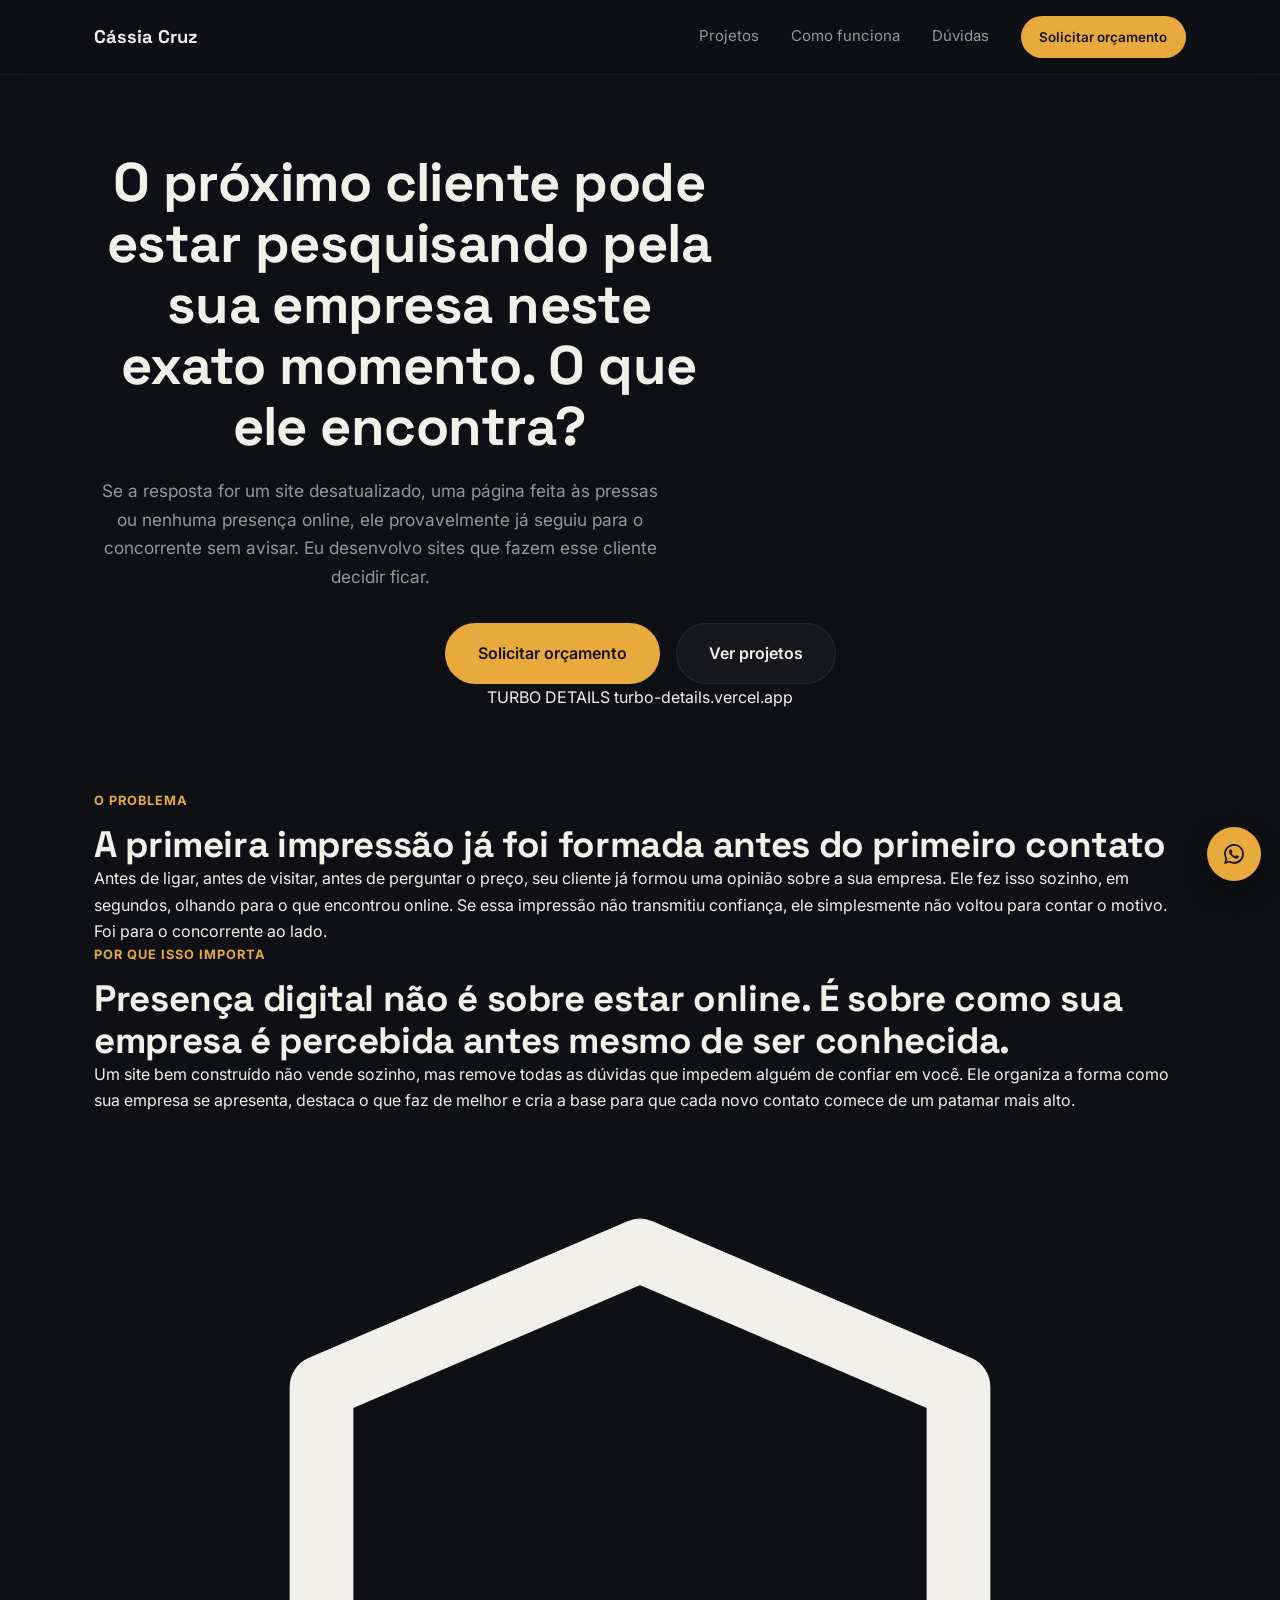
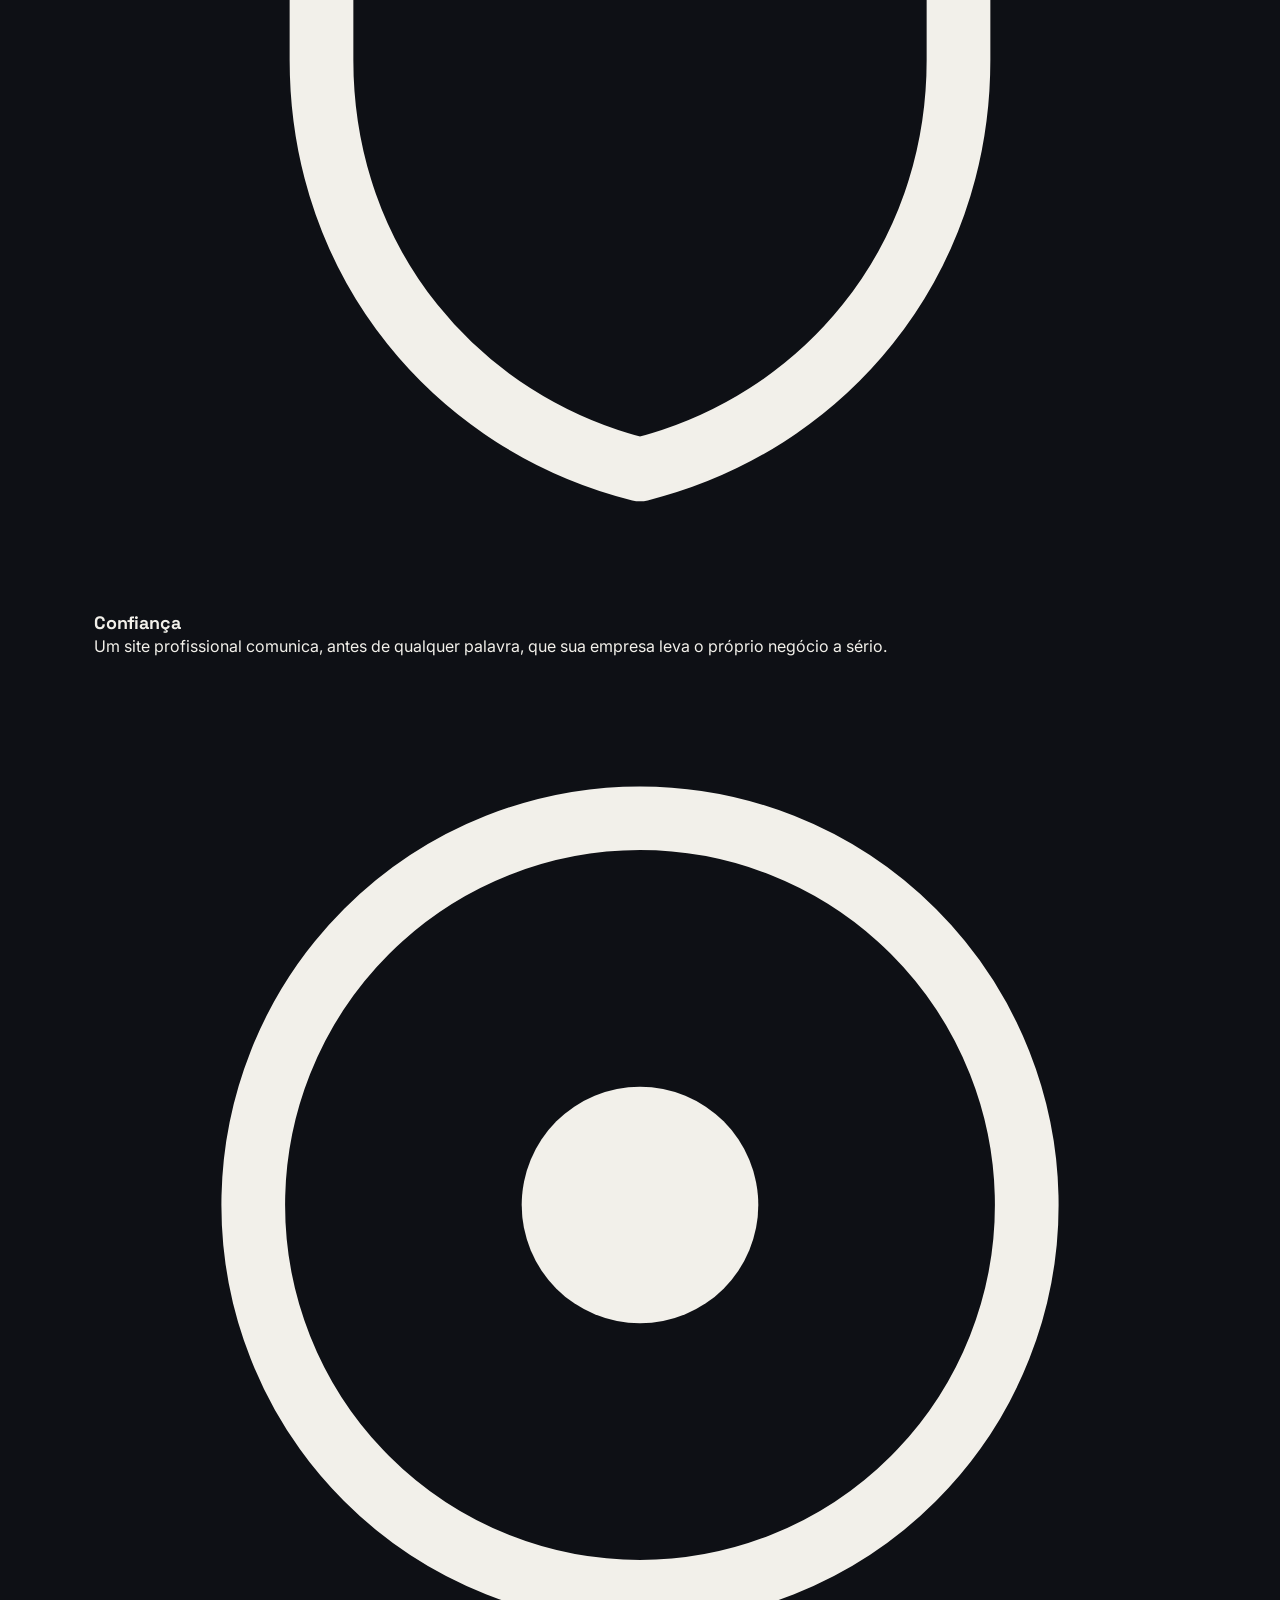
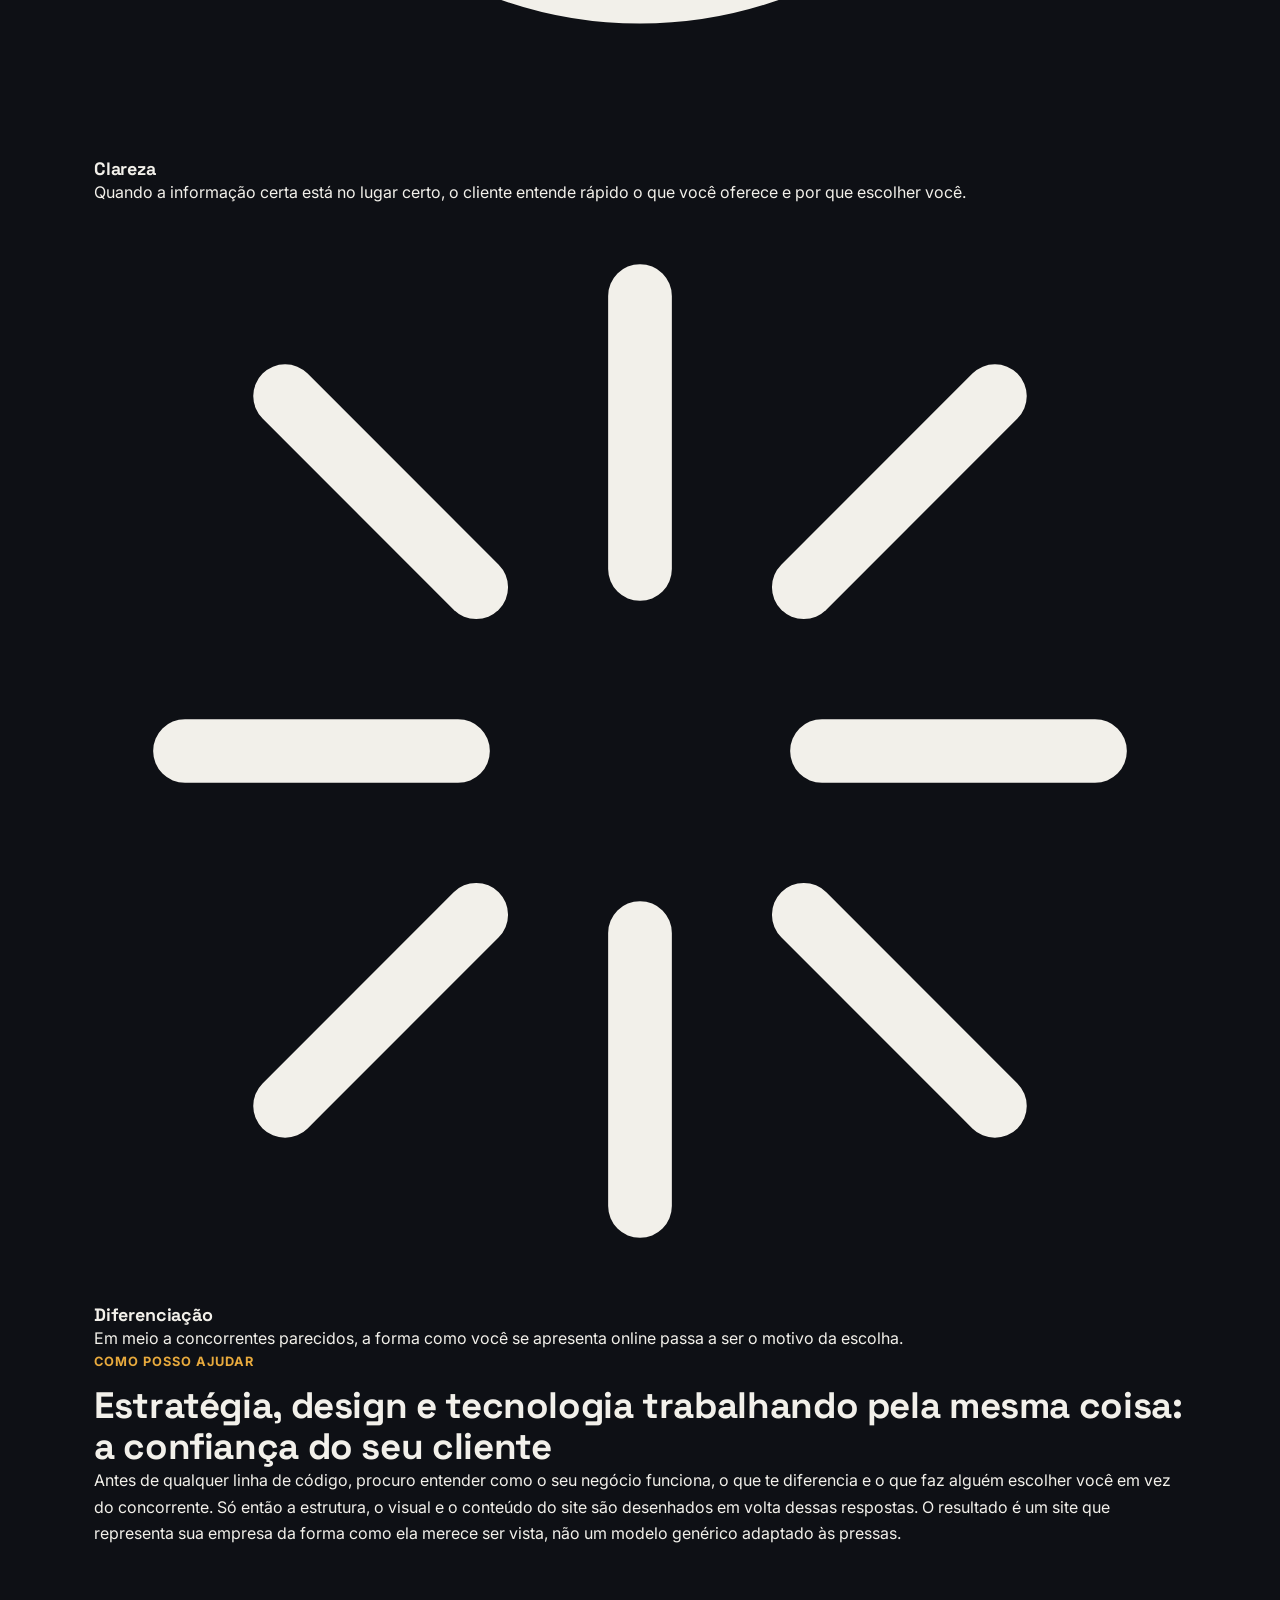
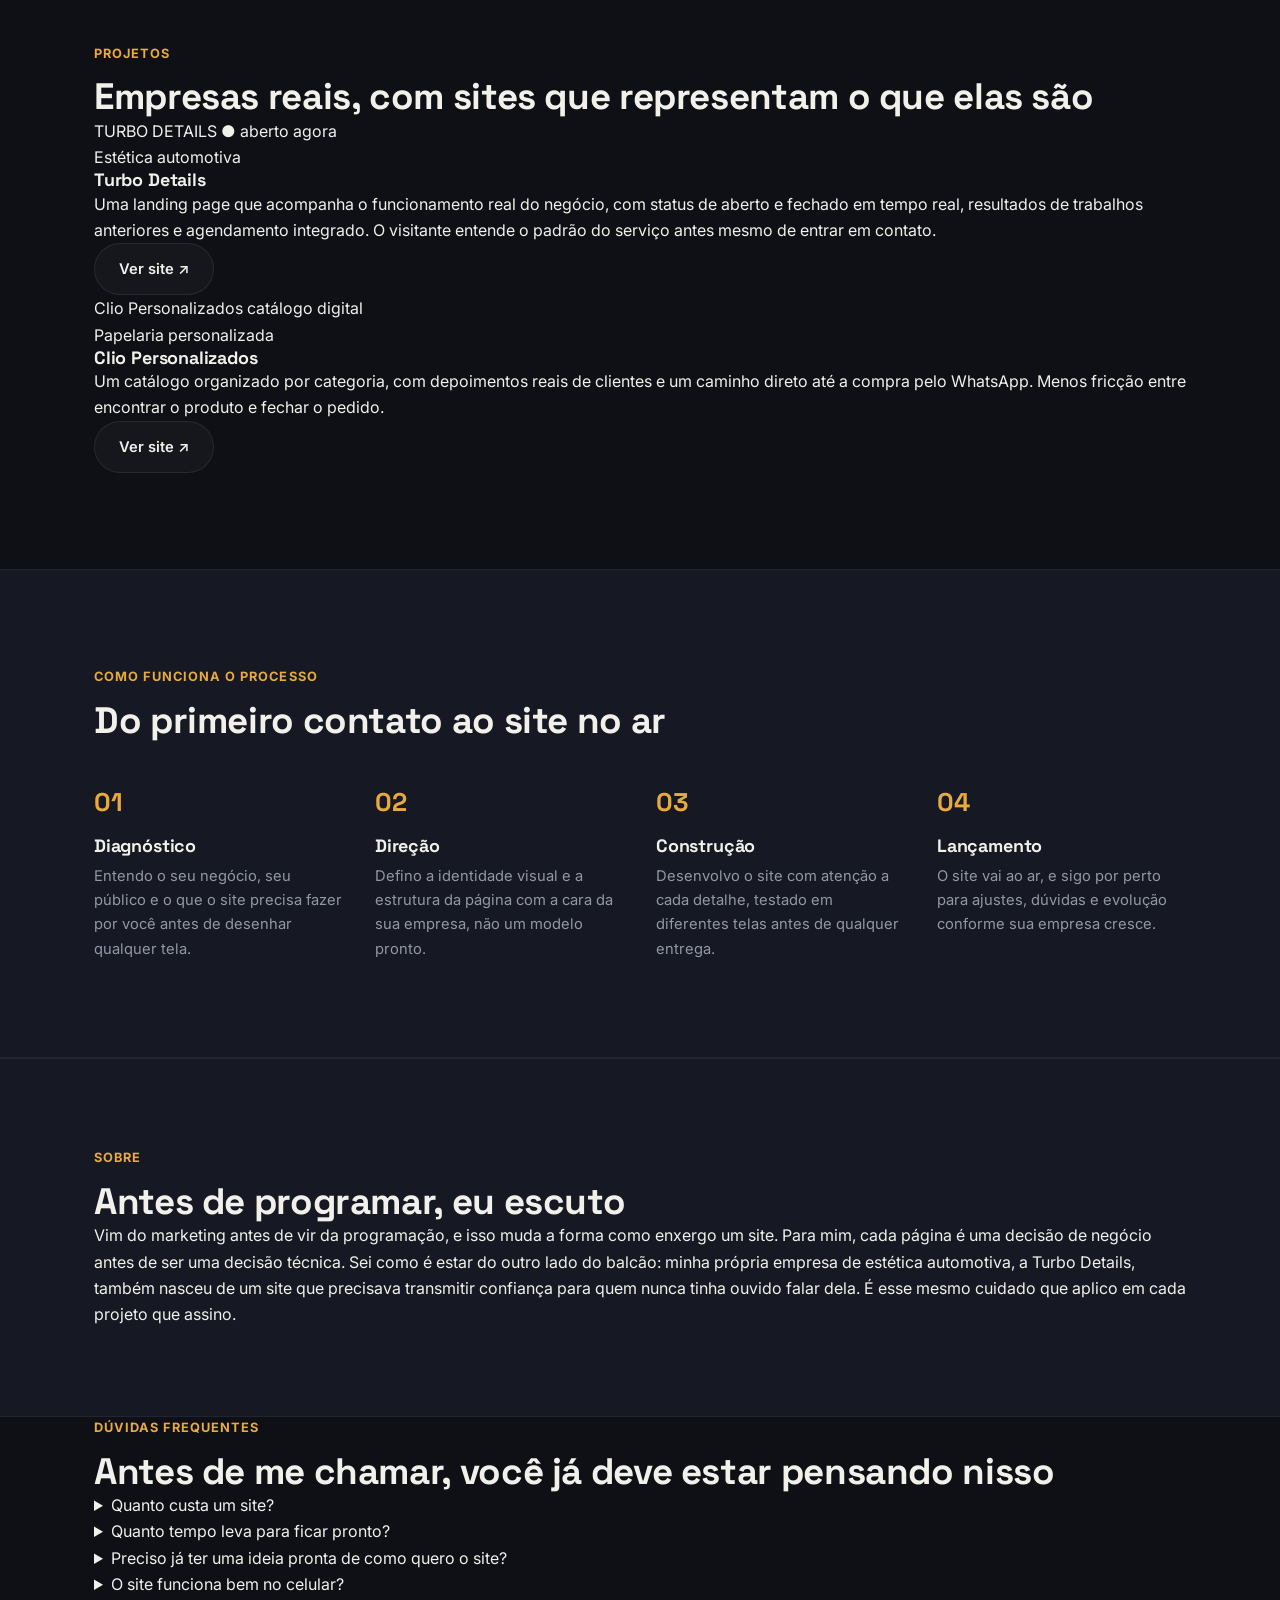
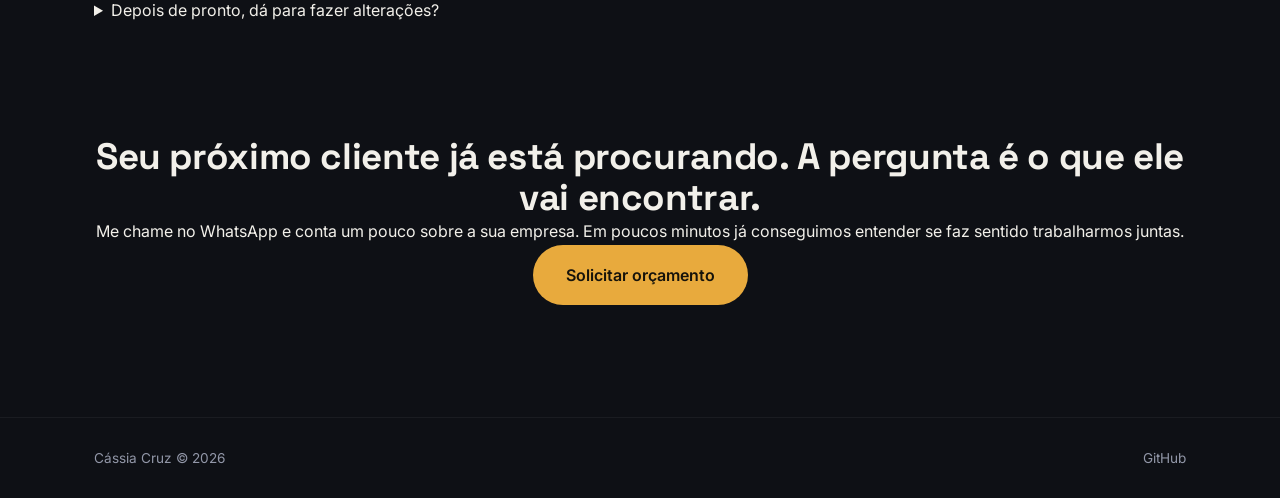
==== commit fb921ecb: "up10" ====
--- a/index.html
+++ b/index.html
@@ -3,23 +3,26 @@
 <head>
 <meta charset="UTF-8">
 <meta name="viewport" content="width=device-width, initial-scale=1.0">
-<title>Cássia Cruz — Sites para pequenos negócios</title>
-<meta name="description" content="Cássia Cruz, desenvolvedora em Jequié, BA. Crio sites rápidos, bonitos e sob medida para autônomos e pequenos negócios.">
+<title>Cássia Cruz — Presença digital para empresas que querem ser levadas a sério</title>
+<meta name="description" content="Desenvolvimento de sites estratégicos para empresas que querem transmitir confiança antes mesmo do primeiro contato.">
 <link rel="preconnect" href="https://fonts.googleapis.com">
 <link href="https://fonts.googleapis.com/css2?family=Space+Grotesk:wght@500;600;700&family=Inter:wght@400;500;600;700&display=swap" rel="stylesheet">
 <link rel="stylesheet" href="css/style.css">
 </head>
 <body>
 
+<div class="glow glow-a"></div>
+<div class="glow glow-b"></div>
+
 <!-- ===== NAV ===== -->
 <header class="nav" id="nav">
   <div class="wrap nav-inner">
-    <a href="#topo" class="logo">Cássia<span class="dot">.</span>Cruz</a>
+    <a href="#topo" class="logo">Cássia Cruz</a>
     <nav class="nav-links" id="navLinks">
-      <a href="#sobre">Sobre</a>
       <a href="#projetos">Projetos</a>
-      <a href="#servicos">Serviços</a>
-      <a href="#contato" class="btn btn-primary btn-sm">Falar no WhatsApp</a>
+      <a href="#processo">Como funciona</a>
+      <a href="#faq">Dúvidas</a>
+      <a href="#contato" class="btn btn-primary btn-sm">Solicitar orçamento</a>
     </nav>
     <button class="nav-toggle" id="navToggle" aria-label="Abrir menu">
       <span></span><span></span><span></span>
@@ -29,179 +32,209 @@
 
 <!-- ===== HERO ===== -->
 <section class="hero" id="topo">
-  <div class="wrap hero-inner">
-    <p class="eyebrow">JEQUIÉ, BAHIA_</p>
-    <h1>Sites que fazem <span class="accent">pequenos negócios</span> parecerem grandes.</h1>
-    <p class="hero-text">Eu sou a Cássia. Desenvolvo sites institucionais e catálogos digitais sob medida — rápidos, bonitos no celular e prontos pra transformar visita em cliente no WhatsApp.</p>
-    <div class="hero-actions">
-      <a href="#contato" class="btn btn-primary btn-lg">Falar no WhatsApp</a>
-      <a href="#projetos" class="btn btn-ghost btn-lg">Ver projetos</a>
-    </div>
-    <div class="pill-row">
-      <span>Sites institucionais</span>
-      <span>Catálogos digitais</span>
-      <span>Landing pages</span>
-      <span>Integração com WhatsApp</span>
-      <span>Deploy rápido</span>
-    </div>
+  <div class="wrap hero-grid">
+    <div class="hero-copy" data-animate>
+      <h1>O próximo cliente pode estar pesquisando pela sua empresa neste exato momento. O que ele encontra?</h1>
+      <p class="hero-text">Se a resposta for um site desatualizado, uma página feita às pressas ou nenhuma presença online, ele provavelmente já seguiu para o concorrente sem avisar. Eu desenvolvo sites que fazem esse cliente decidir ficar.</p>
+      <div class="hero-actions">
+        <a href="#contato" class="btn btn-primary btn-lg">Solicitar orçamento</a>
+        <a href="#projetos" class="btn btn-ghost btn-lg">Ver projetos</a>
+      </div>
+    </div>
+
+    <div class="hero-visual" data-animate>
+      <div class="glass-panel">
+        <div class="glass-bar">
+          <span class="dot"></span><span class="dot"></span><span class="dot"></span>
+        </div>
+        <div class="glass-preview">
+          <span class="glass-brand">TURBO DETAILS</span>
+          <span class="glass-sub">turbo-details.vercel.app</span>
+        </div>
+      </div>
+    </div>
+  </div>
+</section>
+
+<!-- ===== PROBLEMA ===== -->
+<section class="problema" id="problema" data-animate>
+  <div class="wrap narrow">
+    <p class="eyebrow">O problema</p>
+    <h2>A primeira impressão já foi formada antes do primeiro contato</h2>
+    <p class="lead">Antes de ligar, antes de visitar, antes de perguntar o preço, seu cliente já formou uma opinião sobre a sua empresa. Ele fez isso sozinho, em segundos, olhando para o que encontrou online. Se essa impressão não transmitiu confiança, ele simplesmente não voltou para contar o motivo. Foi para o concorrente ao lado.</p>
+  </div>
+</section>
+
+<!-- ===== POR QUE IMPORTA ===== -->
+<section class="importancia" id="importancia" data-animate>
+  <div class="wrap">
+    <p class="eyebrow">Por que isso importa</p>
+    <h2>Presença digital não é sobre estar online. É sobre como sua empresa é percebida antes mesmo de ser conhecida.</h2>
+    <p class="lead">Um site bem construído não vende sozinho, mas remove todas as dúvidas que impedem alguém de confiar em você. Ele organiza a forma como sua empresa se apresenta, destaca o que faz de melhor e cria a base para que cada novo contato comece de um patamar mais alto.</p>
+
+    <div class="value-grid">
+      <div class="value-card">
+        <span class="value-icon" aria-hidden="true">
+          <svg viewBox="0 0 24 24" fill="none"><path d="M12 3l7 3v6c0 4.5-3 8-7 9-4-1-7-4.5-7-9V6l7-3z" stroke="currentColor" stroke-width="1.4" stroke-linejoin="round"/></svg>
+        </span>
+        <h3>Confiança</h3>
+        <p>Um site profissional comunica, antes de qualquer palavra, que sua empresa leva o próprio negócio a sério.</p>
+      </div>
+      <div class="value-card">
+        <span class="value-icon" aria-hidden="true">
+          <svg viewBox="0 0 24 24" fill="none"><circle cx="12" cy="12" r="8.5" stroke="currentColor" stroke-width="1.4"/><circle cx="12" cy="12" r="2.6" fill="currentColor"/></svg>
+        </span>
+        <h3>Clareza</h3>
+        <p>Quando a informação certa está no lugar certo, o cliente entende rápido o que você oferece e por que escolher você.</p>
+      </div>
+      <div class="value-card">
+        <span class="value-icon" aria-hidden="true">
+          <svg viewBox="0 0 24 24" fill="none"><path d="M12 2v6M12 16v6M4.2 4.2l4.2 4.2M15.6 15.6l4.2 4.2M2 12h6M16 12h6M4.2 19.8l4.2-4.2M15.6 8.4l4.2-4.2" stroke="currentColor" stroke-width="1.4" stroke-linecap="round"/></svg>
+        </span>
+        <h3>Diferenciação</h3>
+        <p>Em meio a concorrentes parecidos, a forma como você se apresenta online passa a ser o motivo da escolha.</p>
+      </div>
+    </div>
+  </div>
+</section>
+
+<!-- ===== MÉTODO ===== -->
+<section class="metodo" id="metodo" data-animate>
+  <div class="wrap narrow">
+    <p class="eyebrow">Como posso ajudar</p>
+    <h2>Estratégia, design e tecnologia trabalhando pela mesma coisa: a confiança do seu cliente</h2>
+    <p class="lead">Antes de qualquer linha de código, procuro entender como o seu negócio funciona, o que te diferencia e o que faz alguém escolher você em vez do concorrente. Só então a estrutura, o visual e o conteúdo do site são desenhados em volta dessas respostas. O resultado é um site que representa sua empresa da forma como ela merece ser vista, não um modelo genérico adaptado às pressas.</p>
+  </div>
+</section>
+
+<!-- ===== PROJETOS ===== -->
+<section class="projetos" id="projetos" data-animate>
+  <div class="wrap">
+    <p class="eyebrow">Projetos</p>
+    <h2>Empresas reais, com sites que representam o que elas são</h2>
+
+    <div class="case-list">
+
+      <article class="case-row">
+        <div class="case-visual case-turbo">
+          <div class="glass-bar"><span class="dot"></span><span class="dot"></span><span class="dot"></span></div>
+          <div class="case-preview">
+            <span class="case-brand">TURBO DETAILS</span>
+            <span class="case-sub">● aberto agora</span>
+          </div>
+        </div>
+        <div class="case-info">
+          <span class="case-tag">Estética automotiva</span>
+          <h3>Turbo Details</h3>
+          <p>Uma landing page que acompanha o funcionamento real do negócio, com status de aberto e fechado em tempo real, resultados de trabalhos anteriores e agendamento integrado. O visitante entende o padrão do serviço antes mesmo de entrar em contato.</p>
+          <a href="https://turbo-details.vercel.app" target="_blank" rel="noopener" class="btn btn-ghost">Ver site ↗</a>
+        </div>
+      </article>
+
+      <article class="case-row reverse">
+        <div class="case-visual case-clio">
+          <div class="glass-bar"><span class="dot"></span><span class="dot"></span><span class="dot"></span></div>
+          <div class="case-preview">
+            <span class="case-brand">Clio Personalizados</span>
+            <span class="case-sub">catálogo digital</span>
+          </div>
+        </div>
+        <div class="case-info">
+          <span class="case-tag">Papelaria personalizada</span>
+          <h3>Clio Personalizados</h3>
+          <p>Um catálogo organizado por categoria, com depoimentos reais de clientes e um caminho direto até a compra pelo WhatsApp. Menos fricção entre encontrar o produto e fechar o pedido.</p>
+          <a href="https://site-teste-clio.vercel.app" target="_blank" rel="noopener" class="btn btn-ghost">Ver site ↗</a>
+        </div>
+      </article>
+
+    </div>
+  </div>
+</section>
+
+<!-- ===== PROCESSO ===== -->
+<section class="processo" id="processo" data-animate>
+  <div class="wrap">
+    <p class="eyebrow">Como funciona o processo</p>
+    <h2>Do primeiro contato ao site no ar</h2>
+
+    <ol class="steps">
+      <li class="step">
+        <span class="step-num">01</span>
+        <h3>Diagnóstico</h3>
+        <p>Entendo o seu negócio, seu público e o que o site precisa fazer por você antes de desenhar qualquer tela.</p>
+      </li>
+      <li class="step">
+        <span class="step-num">02</span>
+        <h3>Direção</h3>
+        <p>Defino a identidade visual e a estrutura da página com a cara da sua empresa, não um modelo pronto.</p>
+      </li>
+      <li class="step">
+        <span class="step-num">03</span>
+        <h3>Construção</h3>
+        <p>Desenvolvo o site com atenção a cada detalhe, testado em diferentes telas antes de qualquer entrega.</p>
+      </li>
+      <li class="step">
+        <span class="step-num">04</span>
+        <h3>Lançamento</h3>
+        <p>O site vai ao ar, e sigo por perto para ajustes, dúvidas e evolução conforme sua empresa cresce.</p>
+      </li>
+    </ol>
   </div>
 </section>
 
 <!-- ===== SOBRE ===== -->
-<section class="sobre" id="sobre">
-  <div class="wrap sobre-grid">
-    <div class="sobre-visual">
-      <div class="sobre-card">
-        <span class="sobre-card-label">DESDE</span>
-        <span class="sobre-card-big">2 sites</span>
-        <span class="sobre-card-sub">no ar, atendendo clientes reais</span>
-      </div>
-    </div>
-    <div class="sobre-content">
-      <p class="eyebrow">SOBRE_</p>
-      <h2>Desenvolvo o site, você foca no seu negócio.</h2>
-      <p>Comecei criando o site da minha própria empresa de estética automotiva, a <strong>Turbo Details</strong>. Fui aprendendo no processo — testando, ajustando, refazendo até o resultado parecer coisa de agência. Hoje aplico esse mesmo cuidado no site de outras pessoas, como o catálogo da <strong>Clio Personalizados</strong>.</p>
-      <p>Trabalho sozinha, então cada projeto recebe atenção de verdade: sem site engessado, sem modelo genérico. Você me conta o que precisa, eu construo, e a gente ajusta até ficar do seu jeito.</p>
-    </div>
-  </div>
-</section>
-
-<!-- ===== PROJETOS ===== -->
-<section class="projetos" id="projetos">
-  <div class="wrap">
-    <p class="eyebrow">PROJETOS_</p>
-    <h2>O que eu já construí</h2>
-    <p class="section-lead">Dois sites no ar, dois negócios reais atendendo clientes por eles.</p>
-
-    <div class="projects-grid">
-
-      <article class="project-card">
-        <div class="project-preview turbo-preview">
-          <span class="preview-brand">TURBO DETAILS</span>
-          <span class="preview-badge">● aberto agora</span>
-        </div>
-        <div class="project-info">
-          <h3>Turbo Details</h3>
-          <p>Estética automotiva — meu próprio negócio. Status de aberto/fechado em tempo real, antes/depois de clientes reais e agendamento integrado.</p>
-          <div class="project-tags">
-            <span>Landing page</span>
-            <span>Agendamento</span>
-            <span>Status ao vivo</span>
-          </div>
-          <div class="project-links">
-            <a href="https://turbo-details.vercel.app" target="_blank" rel="noopener" class="btn btn-ghost btn-sm">Ver site ↗</a>
-            <a href="https://github.com/cassiacruz-r/turbo-details-" target="_blank" rel="noopener" class="btn btn-ghost btn-sm">Repositório ↗</a>
-          </div>
-        </div>
-      </article>
-
-      <article class="project-card">
-        <div class="project-preview clio-preview">
-          <span class="preview-brand">Clio Personalizados</span>
-          <span class="preview-badge">catálogo digital</span>
-        </div>
-        <div class="project-info">
-          <h3>Clio Personalizados</h3>
-          <p>Papelaria personalizada. Catálogo de produtos por categoria, depoimentos de clientes e caminho direto até a compra pelo WhatsApp.</p>
-          <div class="project-tags">
-            <span>Catálogo</span>
-            <span>Depoimentos</span>
-            <span>WhatsApp</span>
-          </div>
-          <div class="project-links">
-            <a href="https://site-teste-clio.vercel.app" target="_blank" rel="noopener" class="btn btn-ghost btn-sm">Ver site ↗</a>
-            <a href="https://github.com/cassiacruz-r/site-teste---clio" target="_blank" rel="noopener" class="btn btn-ghost btn-sm">Repositório ↗</a>
-          </div>
-        </div>
-      </article>
-
-    </div>
-  </div>
-</section>
-
-<!-- ===== COMO FUNCIONA ===== -->
-<section class="processo">
-  <div class="wrap">
-    <p class="eyebrow">COMO FUNCIONA_</p>
-    <h2>Do primeiro contato ao site no ar</h2>
-
-    <ol class="steps">
-      <li class="step">
-        <span class="step-num">01</span>
-        <h3>Briefing</h3>
-        <p>Conversamos no WhatsApp sobre seu negócio, o que você vende e o que o site precisa fazer por você.</p>
-      </li>
-      <li class="step">
-        <span class="step-num">02</span>
-        <h3>Design</h3>
-        <p>Defino cores, estilo e estrutura com a cara do seu negócio — nada de modelo pronto genérico.</p>
-      </li>
-      <li class="step">
-        <span class="step-num">03</span>
-        <h3>Desenvolvimento</h3>
-        <p>Construo o site, testo no celular e no computador, e te mostro antes de publicar.</p>
-      </li>
-      <li class="step">
-        <span class="step-num">04</span>
-        <h3>Entrega e ajustes</h3>
-        <p>Site publicado e no ar. Depois disso, sigo disponível para melhorias e novos pedidos.</p>
-      </li>
-    </ol>
-  </div>
-</section>
-
-<!-- ===== SERVIÇOS ===== -->
-<section class="servicos" id="servicos">
-  <div class="wrap">
-    <p class="eyebrow">SERVIÇOS_</p>
-    <h2>O que eu posso fazer pelo seu negócio</h2>
-
-    <div class="services-grid">
-      <div class="service-card">
-        <h3>Site institucional</h3>
-        <p>Uma página de apresentação para seu negócio, com seus serviços, contato e identidade visual.</p>
-      </div>
-      <div class="service-card">
-        <h3>Catálogo digital</h3>
-        <p>Vitrine dos seus produtos organizada por categoria, com caminho direto para o WhatsApp.</p>
-      </div>
-      <div class="service-card">
-        <h3>Landing page</h3>
-        <p>Página única focada em converter — ideal para uma promoção, lançamento ou serviço específico.</p>
-      </div>
-      <div class="service-card">
-        <h3>Manutenção e melhorias</h3>
-        <p>Já tem site? Eu ajusto, atualizo conteúdo e adiciono funcionalidades novas quando precisar.</p>
-      </div>
-    </div>
-  </div>
-</section>
-
-<!-- ===== CONTATO ===== -->
-<section class="contato" id="contato">
+<section class="sobre" id="sobre" data-animate>
+  <div class="wrap narrow">
+    <p class="eyebrow">Sobre</p>
+    <h2>Antes de programar, eu escuto</h2>
+    <p class="lead">Vim do marketing antes de vir da programação, e isso muda a forma como enxergo um site. Para mim, cada página é uma decisão de negócio antes de ser uma decisão técnica. Sei como é estar do outro lado do balcão: minha própria empresa de estética automotiva, a Turbo Details, também nasceu de um site que precisava transmitir confiança para quem nunca tinha ouvido falar dela. É esse mesmo cuidado que aplico em cada projeto que assino.</p>
+  </div>
+</section>
+
+<!-- ===== FAQ ===== -->
+<section class="faq" id="faq" data-animate>
+  <div class="wrap narrow">
+    <p class="eyebrow">Dúvidas frequentes</p>
+    <h2>Antes de me chamar, você já deve estar pensando nisso</h2>
+
+    <div class="faq-list">
+      <details class="faq-item">
+        <summary>Quanto custa um site?</summary>
+        <p>O investimento varia conforme o tipo de projeto e as funcionalidades necessárias. Me chame no WhatsApp e conversamos sobre o seu caso para te passar uma proposta justa.</p>
+      </details>
+      <details class="faq-item">
+        <summary>Quanto tempo leva para ficar pronto?</summary>
+        <p>Depende da complexidade, mas a maioria dos projetos fica pronta em poucas semanas. No diagnóstico inicial já te dou um prazo realista para o seu caso.</p>
+      </details>
+      <details class="faq-item">
+        <summary>Preciso já ter uma ideia pronta de como quero o site?</summary>
+        <p>Não. Parte do meu trabalho é justamente ajudar a organizar essa ideia. Trago direção mesmo quando o ponto de partida é apenas "preciso de um site".</p>
+      </details>
+      <details class="faq-item">
+        <summary>O site funciona bem no celular?</summary>
+        <p>Sim. Todo projeto é pensado primeiro para celular, já que é de onde vem a maior parte dos seus futuros clientes, e depois adaptado para computador.</p>
+      </details>
+      <details class="faq-item">
+        <summary>Depois de pronto, dá para fazer alterações?</summary>
+        <p>Sim. Sigo disponível após a entrega para ajustes, atualizações de conteúdo e melhorias conforme sua empresa for crescendo.</p>
+      </details>
+    </div>
+  </div>
+</section>
+
+<!-- ===== CTA FINAL ===== -->
+<section class="contato" id="contato" data-animate>
   <div class="wrap contato-inner">
-    <p class="eyebrow">CONTATO_</p>
-    <h2>Vamos tirar seu site do papel?</h2>
-    <p class="section-lead">Me chama no WhatsApp e conta um pouco sobre o seu negócio.</p>
-    <div class="contato-actions">
-      <a href="https://wa.me/55SEUNUMEROAQUI" target="_blank" rel="noopener" class="btn btn-primary btn-lg">Chamar no WhatsApp</a>
-      <a href="https://github.com/cassiacruz-r" target="_blank" rel="noopener" class="btn btn-ghost btn-lg">
-        <svg width="18" height="18" viewBox="0 0 24 24" fill="currentColor" aria-hidden="true"><path d="M12 .5C5.73.5.98 5.24.98 11.52c0 4.84 3.13 8.94 7.48 10.39.55.1.75-.24.75-.53 0-.26-.01-1.13-.02-2.05-3.04.66-3.68-1.3-3.68-1.3-.5-1.26-1.21-1.6-1.21-1.6-.99-.68.08-.66.08-.66 1.09.08 1.66 1.12 1.66 1.12.97 1.66 2.55 1.18 3.17.9.1-.7.38-1.18.69-1.45-2.43-.28-4.98-1.21-4.98-5.39 0-1.19.42-2.16 1.12-2.92-.11-.28-.49-1.4.11-2.92 0 0 .92-.29 3 1.12a10.4 10.4 0 0 1 5.46 0c2.08-1.41 3-1.12 3-1.12.6 1.52.22 2.64.11 2.92.7.76 1.12 1.73 1.12 2.92 0 4.19-2.56 5.11-5 5.38.39.34.74 1 .74 2.03 0 1.47-.01 2.65-.01 3.01 0 .29.2.64.76.53 4.35-1.45 7.48-5.55 7.48-10.39C23.02 5.24 18.27.5 12 .5Z"/></svg>
-        GitHub
-      </a>
-    </div>
-    <div class="trust-row">
-      <span>✓ Resposta rápida</span>
-      <span>✓ Orçamento sem compromisso</span>
-      <span>✓ Sites otimizados para celular</span>
-    </div>
+    <h2>Seu próximo cliente já está procurando. A pergunta é o que ele vai encontrar.</h2>
+    <p class="lead">Me chame no WhatsApp e conta um pouco sobre a sua empresa. Em poucos minutos já conseguimos entender se faz sentido trabalharmos juntas.</p>
+    <a href="https://wa.me/55SEUNUMEROAQUI" target="_blank" rel="noopener" class="btn btn-primary btn-lg">Solicitar orçamento</a>
   </div>
 </section>
 
 <footer class="footer">
   <div class="wrap footer-inner">
     <span>Cássia Cruz © 2026</span>
-    <a href="https://github.com/cassiacruz-r" target="_blank" rel="noopener">github.com/cassiacruz-r</a>
+    <a href="https://github.com/cassiacruz-r" target="_blank" rel="noopener">GitHub</a>
   </div>
 </footer>
 
--- a/css/style.css
+++ b/css/style.css
@@ -1,34 +1,27 @@
 /* =============================================
-   CÁSSIA CRUZ — Portfólio (IDE / terminal skin)
+   CÁSSIA CRUZ — Portfólio (clean / dark)
    ============================================= */
 
 :root {
-  --bg:        #0B0D12;
-  --bg-2:      #12151C;
-  --bg-3:      #0E1016;
-  --card:      #171B24;
+  --bg:        #0E1015;
+  --bg-2:      #161923;
+  --card:      #1A1E29;
   --border:    rgba(255,255,255,.08);
   --border-lite: rgba(255,255,255,.05);
 
   --amber:     #E8AA3D;
   --amber-lite:#F4C56B;
-  --amber-glow: rgba(232,170,61,.28);
-  --teal:      #4FD1C5;
-  --green:     #7EE787;
-
-  --text:      #EDEAE2;
-  --muted:     #8A8FA3;
-  --muted-2:   #5B6172;
+  --amber-glow: rgba(232,170,61,.25);
+
+  --text:      #F2F0EA;
+  --muted:     #9297A8;
 
   --font-title: 'Space Grotesk', sans-serif;
   --font-body:  'Inter', sans-serif;
-  --font-mono:  'JetBrains Mono', monospace;
-
-  --radius: 12px;
-  --radius-lg: 20px;
-  --sidebar-w: 240px;
-  --titlebar-h: 42px;
-  --tabbar-h: 42px;
+
+  --radius: 14px;
+  --radius-lg: 22px;
+  --max: 1140px;
 }
 
 *, *::before, *::after { box-sizing: border-box; margin: 0; padding: 0; }
@@ -37,242 +30,108 @@
   font-family: var(--font-body);
   background: var(--bg);
   color: var(--text);
-  line-height: 1.6;
-  overflow-x: hidden;
+  line-height: 1.65;
 }
 img { max-width: 100%; display: block; }
 a { text-decoration: none; color: inherit; }
 ul, ol { list-style: none; }
 button { font-family: inherit; cursor: pointer; }
 
-h1, h2, h3 { font-family: var(--font-title); font-weight: 600; line-height: 1.1; letter-spacing: -.01em; }
-h1 { font-size: clamp(2rem, 6vw, 3.4rem); font-weight: 700; }
-h2 { font-size: clamp(1.6rem, 4vw, 2.3rem); }
-h3 { font-size: 1.1rem; }
+.wrap { max-width: var(--max); margin: 0 auto; padding: 0 1.5rem; }
+
+h1, h2, h3 { font-family: var(--font-title); font-weight: 700; line-height: 1.12; letter-spacing: -.01em; }
+h1 { font-size: clamp(2.1rem, 6vw, 3.4rem); }
+h2 { font-size: clamp(1.65rem, 4vw, 2.3rem); }
+h3 { font-size: 1.12rem; }
+
+.eyebrow {
+  font-family: var(--font-body);
+  font-weight: 700;
+  font-size: .8rem;
+  letter-spacing: .08em;
+  color: var(--amber);
+  text-transform: uppercase;
+  margin-bottom: .8rem;
+}
 .accent { color: var(--amber); }
 .section-lead { color: var(--muted); font-size: 1.02rem; max-width: 46ch; margin-top: .6rem; }
-
-/* ── LINE-NUMBER EYEBROWS ── */
-.main-pane { counter-reset: line; }
-.file-section { counter-increment: line 12; padding: 5rem 2rem; border-bottom: 1px solid var(--border-lite); }
-.eyebrow {
-  font-family: var(--font-mono);
-  font-size: .78rem;
-  color: var(--amber);
-  letter-spacing: .02em;
-  margin-bottom: .9rem;
-}
-.eyebrow::before {
-  content: "L" counter(line, decimal-leading-zero) " ";
-  color: var(--muted-2);
-  margin-right: .5rem;
-}
-
-/* ── CRT OVERLAY ── */
-.crt-overlay {
-  position: fixed;
-  inset: 0;
-  pointer-events: none;
-  z-index: 200;
-  opacity: .05;
-  background: repeating-linear-gradient(
-    to bottom,
-    rgba(255,255,255,.6) 0px,
-    rgba(255,255,255,.6) 1px,
-    transparent 1px,
-    transparent 3px
-  );
-  mix-blend-mode: overlay;
-}
 
 /* ── BUTTONS ── */
 .btn {
   display: inline-flex;
   align-items: center;
-  gap: .55rem;
-  padding: .85rem 1.6rem;
+  gap: .5rem;
+  padding: .8rem 1.5rem;
   border-radius: 999px;
   font-weight: 600;
   font-size: .92rem;
   border: 1px solid transparent;
-  transition: transform .15s ease, box-shadow .15s ease, background .15s ease;
-}
-.btn-primary { background: var(--amber); color: #14110A; }
-.btn-primary:hover { transform: translateY(-2px); box-shadow: 0 10px 30px var(--amber-glow); }
-.btn-ghost { border-color: var(--border); color: var(--text); background: rgba(255,255,255,.02); }
+  transition: transform .15s ease, box-shadow .15s ease, background .15s ease, border-color .15s ease;
+  white-space: nowrap;
+}
+.btn-primary { background: var(--amber); color: #16130B; }
+.btn-primary:hover { transform: translateY(-2px); box-shadow: 0 12px 28px var(--amber-glow); }
+.btn-ghost { border-color: var(--border); color: var(--text); background: rgba(255,255,255,.03); }
 .btn-ghost:hover { border-color: var(--amber); color: var(--amber-lite); }
 .btn-lg { padding: 1rem 2rem; font-size: 1rem; }
-
-/* traffic light dots — reused everywhere */
-.dot-red, .dot-yellow, .dot-green { width: 10px; height: 10px; border-radius: 50%; display: inline-block; }
-.dot-red { background: #FF5F56; }
-.dot-yellow { background: #FFBD2E; }
-.dot-green { background: #27C93F; }
-
-/* =============================================
-   IDE SHELL
-   ============================================= */
-.ide-shell { min-height: 100vh; }
-
-/* ── TITLE BAR ── */
-.title-bar {
-  height: var(--titlebar-h);
-  display: flex;
-  align-items: center;
-  gap: 1rem;
-  padding: 0 1rem;
-  background: var(--bg-3);
+.btn-sm { padding: .55rem 1.1rem; font-size: .84rem; }
+
+/* ── NAV ── */
+.nav {
+  position: fixed;
+  top: 0; left: 0; right: 0;
+  z-index: 50;
+  background: rgba(14,16,21,.8);
+  backdrop-filter: blur(10px);
   border-bottom: 1px solid var(--border-lite);
-  position: sticky;
-  top: 0;
-  z-index: 60;
-}
-.traffic { display: flex; gap: .4rem; }
-.title-bar-name {
-  font-family: var(--font-mono);
-  font-size: .78rem;
+}
+.nav-inner { display: flex; align-items: center; justify-content: space-between; padding: 1rem 1.5rem; }
+.logo { font-family: var(--font-title); font-weight: 700; font-size: 1.15rem; }
+.logo .dot { color: var(--amber); }
+.nav-links { display: flex; align-items: center; gap: 2rem; font-size: .94rem; }
+.nav-links a:not(.btn) { color: var(--muted); transition: color .15s ease; }
+.nav-links a:not(.btn):hover { color: var(--text); }
+.nav-toggle { display: none; flex-direction: column; gap: 4px; background: none; border: none; }
+.nav-toggle span { width: 22px; height: 2px; background: var(--text); display: block; }
+
+/* ── HERO ── */
+.hero { padding: 9.5rem 0 5rem; text-align: center; }
+.hero-inner { display: flex; flex-direction: column; align-items: center; }
+.hero .eyebrow { align-self: center; }
+h1 { max-width: 18ch; }
+.hero-text { color: var(--muted); font-size: 1.08rem; margin: 1.3rem 0 2rem; max-width: 52ch; }
+.hero-actions { display: flex; gap: 1rem; flex-wrap: wrap; justify-content: center; }
+.pill-row { display: flex; flex-wrap: wrap; gap: .6rem; justify-content: center; margin-top: 3rem; }
+.pill-row span {
+  font-size: .82rem;
   color: var(--muted);
-  flex: 1;
-  text-align: center;
-}
-.menu-btn { display: none; flex-direction: column; gap: 4px; background: none; border: none; margin-left: auto; }
-.menu-btn span { width: 20px; height: 2px; background: var(--muted); display: block; }
-
-/* ── WORKSPACE (sidebar + main) ── */
-.workspace { display: flex; min-height: calc(100vh - var(--titlebar-h)); }
-
-.sidebar {
-  width: var(--sidebar-w);
-  flex-shrink: 0;
-  background: var(--bg-3);
-  border-right: 1px solid var(--border-lite);
-  padding: 1.4rem 0;
-  position: sticky;
-  top: var(--titlebar-h);
-  height: calc(100vh - var(--titlebar-h));
-  overflow-y: auto;
+  border: 1px solid var(--border);
+  padding: .45rem .95rem;
+  border-radius: 999px;
+  background: rgba(255,255,255,.02);
+}
+
+/* ── SOBRE ── */
+.sobre { padding: 5.5rem 0; background: var(--bg-2); border-top: 1px solid var(--border-lite); border-bottom: 1px solid var(--border-lite); }
+.sobre-grid { display: grid; grid-template-columns: .8fr 1.2fr; gap: 3rem; align-items: center; }
+.sobre-card {
+  background: var(--card);
+  border: 1px solid var(--border);
+  border-radius: var(--radius-lg);
+  padding: 2.4rem;
   display: flex;
   flex-direction: column;
-}
-.sidebar-heading {
-  font-family: var(--font-mono);
-  font-size: .68rem;
-  letter-spacing: .12em;
-  color: var(--muted-2);
-  text-transform: uppercase;
-  padding: 0 1.2rem;
-  margin-bottom: .8rem;
-}
-.file-tree { flex: 1; }
-.file-tree .folder {
-  font-family: var(--font-mono);
-  font-size: .82rem;
-  color: var(--muted);
-  padding: .35rem 1.2rem;
-}
-.file-tree .folder-sub { padding-left: 1.6rem; }
-.file-link {
-  display: flex;
-  align-items: center;
-  gap: .5rem;
-  font-family: var(--font-mono);
-  font-size: .82rem;
-  color: var(--muted);
-  padding: .5rem 1.2rem;
-  border-left: 2px solid transparent;
-  transition: background .15s ease, color .15s ease;
-}
-.file-link.nested { padding-left: 2.4rem; }
-.file-icon { color: var(--muted-2); font-size: .6rem; }
-.file-link:hover { background: rgba(255,255,255,.03); color: var(--text); }
-.file-link.active { color: var(--amber-lite); border-left-color: var(--amber); background: rgba(232,170,61,.06); }
-.file-link.active .file-icon { color: var(--amber); }
-
-.sidebar-footer { padding: 1rem 1.2rem 0; border-top: 1px solid var(--border-lite); margin-top: 1rem; }
-.sidebar-git { font-family: var(--font-mono); font-size: .74rem; color: var(--teal); word-break: break-all; }
-.sidebar-git:hover { color: var(--amber-lite); }
-
-.sidebar-scrim { display: none; }
-
-/* ── MAIN PANE ── */
-.main-pane { flex: 1; min-width: 0; }
-
-.tab-bar {
-  display: flex;
-  overflow-x: auto;
-  background: var(--bg-2);
-  border-bottom: 1px solid var(--border-lite);
-  position: sticky;
-  top: var(--titlebar-h);
-  z-index: 40;
-}
-.tab {
-  font-family: var(--font-mono);
-  font-size: .78rem;
-  color: var(--muted);
-  padding: .8rem 1.2rem;
-  white-space: nowrap;
-  border-right: 1px solid var(--border-lite);
-  border-bottom: 2px solid transparent;
-  cursor: default;
-}
-.tab.active { color: var(--amber-lite); border-bottom-color: var(--amber); background: var(--bg); }
-
-/* ── HERO ── */
-.hero { padding-top: 4rem; }
-.hero-grid { display: grid; grid-template-columns: 1.1fr .9fr; gap: 3rem; align-items: center; max-width: 1100px; }
-.hero-text { color: var(--muted); font-size: 1.05rem; margin: 1.3rem 0 2rem; max-width: 46ch; }
-.hero-actions { display: flex; gap: 1rem; flex-wrap: wrap; }
-
-.code-window {
-  background: var(--card);
-  border: 1px solid var(--border);
-  border-radius: var(--radius-lg);
-  overflow: hidden;
-  box-shadow: 0 30px 60px rgba(0,0,0,.4);
-}
-.code-bar {
-  display: flex;
-  align-items: center;
-  gap: .4rem;
-  padding: .8rem 1rem;
-  background: var(--bg-2);
-  border-bottom: 1px solid var(--border-lite);
-}
-.code-filename { font-family: var(--font-mono); font-size: .75rem; color: var(--muted); margin-left: .6rem; }
-.code-body {
-  font-family: var(--font-mono);
-  font-size: .86rem;
-  padding: 1.6rem;
-  min-height: 220px;
-  color: var(--amber-lite);
-  white-space: pre-wrap;
-  word-break: break-word;
-}
-.caret { display: inline-block; width: 8px; height: 1.1em; background: var(--teal); vertical-align: text-bottom; animation: blink 1s step-end infinite; }
-@keyframes blink { 50% { opacity: 0; } }
-
-/* ── SOBRE ── */
-.sobre-grid { display: grid; grid-template-columns: .8fr 1.2fr; gap: 3rem; align-items: start; max-width: 1100px; }
-.terminal-line { font-family: var(--font-mono); font-size: .92rem; color: var(--muted); }
-.terminal-line .prompt { color: var(--teal); }
-.terminal-line .path { color: var(--amber); }
+  gap: .3rem;
+}
+.sobre-card-label { font-size: .76rem; letter-spacing: .08em; color: var(--muted); font-weight: 700; }
+.sobre-card-big { font-family: var(--font-title); font-size: 2.6rem; font-weight: 700; color: var(--amber); }
+.sobre-card-sub { color: var(--muted); font-size: .92rem; }
 .sobre-content p { color: var(--muted); margin-bottom: 1rem; max-width: 62ch; }
 .sobre-content strong { color: var(--text); }
-.sobre-tags { display: flex; flex-wrap: wrap; gap: .6rem; margin-top: 1.3rem; }
-.sobre-tags li {
-  font-family: var(--font-mono);
-  font-size: .76rem;
-  color: var(--teal);
-  border: 1px solid var(--border);
-  padding: .4rem .8rem;
-  border-radius: 999px;
-}
 
 /* ── PROJETOS ── */
-.projetos { max-width: 1100px; }
+.projetos { padding: 6rem 0; }
 .projects-grid { display: grid; grid-template-columns: 1fr 1fr; gap: 2rem; margin-top: 2.5rem; }
-.code-comment { font-family: var(--font-mono); font-size: .74rem; color: var(--muted-2); padding: .8rem 1.4rem 0; }
 .project-card {
   background: var(--card);
   border: 1px solid var(--border);
@@ -281,128 +140,111 @@
   transition: transform .2s ease, border-color .2s ease;
 }
 .project-card:hover { transform: translateY(-4px); border-color: var(--amber-glow); }
-.browser-mock { border-bottom: 1px solid var(--border-lite); margin-top: .6rem; }
-.browser-bar { display: flex; align-items: center; gap: .4rem; padding: .7rem 1rem; background: var(--bg-2); }
-.browser-url { font-family: var(--font-mono); font-size: .72rem; color: var(--muted); margin-left: .6rem; }
-.browser-preview { height: 150px; display: flex; flex-direction: column; align-items: center; justify-content: center; gap: .6rem; }
+.project-preview {
+  height: 170px;
+  display: flex;
+  flex-direction: column;
+  align-items: center;
+  justify-content: center;
+  gap: .6rem;
+}
 .turbo-preview { background: radial-gradient(circle at 30% 30%, #2a1550, #0d0716); }
 .turbo-preview .preview-brand { font-family: var(--font-title); color: #C8B6FF; font-weight: 700; letter-spacing: .05em; }
-.turbo-preview .preview-badge { font-family: var(--font-mono); font-size: .72rem; color: #C8FF00; }
+.turbo-preview .preview-badge { font-size: .78rem; color: #C8FF00; }
 .clio-preview { background: radial-gradient(circle at 30% 30%, #5a2338, #1d0b12); }
 .clio-preview .preview-brand { font-family: var(--font-title); color: #FFD3E0; font-weight: 700; }
-.clio-preview .preview-badge { font-family: var(--font-mono); font-size: .72rem; color: #FF9EB8; }
-.project-info { padding: 1.4rem 1.6rem 1.6rem; }
-.project-info p { color: var(--muted); font-size: .94rem; margin: .6rem 0 1rem; }
-.project-tags { display: flex; flex-wrap: wrap; gap: .5rem; margin-bottom: 1.2rem; }
-.project-tags span { font-family: var(--font-mono); font-size: .7rem; color: var(--muted); border: 1px solid var(--border); padding: .3rem .65rem; border-radius: 999px; }
-.project-links { display: flex; gap: 1.2rem; }
-.project-links a { font-size: .9rem; font-weight: 600; color: var(--amber); }
-.project-links a:hover { color: var(--amber-lite); }
+.clio-preview .preview-badge { font-size: .78rem; color: #FF9EB8; }
+.project-info { padding: 1.7rem 1.8rem 1.9rem; }
+.project-info p { color: var(--muted); font-size: .96rem; margin: .6rem 0 1.2rem; }
+.project-tags { display: flex; flex-wrap: wrap; gap: .5rem; margin-bottom: 1.4rem; }
+.project-tags span {
+  font-size: .76rem;
+  color: var(--muted);
+  border: 1px solid var(--border);
+  padding: .3rem .7rem;
+  border-radius: 999px;
+}
+.project-links { display: flex; gap: .8rem; flex-wrap: wrap; }
 
 /* ── PROCESSO ── */
-.processo { max-width: 1100px; background: var(--bg-2); }
+.processo { padding: 6rem 0; background: var(--bg-2); border-top: 1px solid var(--border-lite); border-bottom: 1px solid var(--border-lite); }
 .steps { display: grid; grid-template-columns: repeat(4, 1fr); gap: 2rem; margin-top: 2.5rem; }
-.step-num { font-family: var(--font-mono); color: var(--teal); font-size: .85rem; display: block; margin-bottom: .8rem; }
+.step-num { font-family: var(--font-title); color: var(--amber); font-size: 1.6rem; font-weight: 700; display: block; margin-bottom: .8rem; }
 .step h3 { margin-bottom: .5rem; }
-.step p { color: var(--muted); font-size: .9rem; }
+.step p { color: var(--muted); font-size: .92rem; }
 
 /* ── SERVIÇOS ── */
-.servicos { max-width: 1100px; }
+.servicos { padding: 6rem 0; }
 .services-grid { display: grid; grid-template-columns: repeat(2, 1fr); gap: 1.5rem; margin-top: 2.5rem; }
-.service-card { background: var(--card); border: 1px solid var(--border); border-radius: var(--radius); padding: 1.6rem 1.8rem; transition: border-color .2s ease; }
+.service-card {
+  background: var(--card);
+  border: 1px solid var(--border);
+  border-radius: var(--radius);
+  padding: 1.8rem;
+  transition: border-color .2s ease;
+}
 .service-card:hover { border-color: var(--amber-glow); }
-.service-key { display: block; font-family: var(--font-mono); font-size: .72rem; color: var(--teal); margin-bottom: .6rem; }
-.service-card h3 { margin-bottom: .5rem; color: var(--amber-lite); }
-.service-card p { color: var(--muted); font-size: .9rem; }
+.service-card h3 { margin-bottom: .6rem; color: var(--amber-lite); }
+.service-card p { color: var(--muted); font-size: .93rem; }
 
 /* ── CONTATO ── */
-.contato { max-width: 1100px; }
-.terminal-cta {
-  margin-top: 2.2rem;
-  background: var(--card);
-  border: 1px solid var(--border);
-  border-radius: var(--radius-lg);
-  overflow: hidden;
-  max-width: 640px;
-}
-.terminal-body { padding: 1.6rem 1.8rem 1.8rem; }
-.terminal-output { font-family: var(--font-mono); font-size: .85rem; color: var(--green); margin: .6rem 0 1.4rem; }
-.contato-actions { display: flex; gap: 1rem; flex-wrap: wrap; }
-
-/* ── STATUS BAR (footer) ── */
-.status-bar {
-  display: flex;
-  align-items: center;
-  gap: 1.4rem;
-  padding: .6rem 2rem;
-  background: var(--amber);
-  color: #14110A;
-  font-family: var(--font-mono);
-  font-size: .74rem;
-  font-weight: 500;
-}
-.status-spacer { flex: 1; }
-
-/* ── FLOATING WHATSAPP (mobile-first CTA) ── */
+.contato { padding: 7rem 0; text-align: center; }
+.contato-inner { display: flex; flex-direction: column; align-items: center; }
+.contato .eyebrow { align-self: center; }
+.contato-actions { display: flex; gap: 1rem; margin-top: 2rem; flex-wrap: wrap; justify-content: center; }
+.trust-row { display: flex; flex-wrap: wrap; gap: 1.6rem; justify-content: center; margin-top: 2.4rem; color: var(--muted); font-size: .88rem; }
+
+/* ── FOOTER ── */
+.footer { border-top: 1px solid var(--border-lite); padding: 1.8rem 0; }
+.footer-inner { display: flex; justify-content: space-between; font-size: .85rem; color: var(--muted); flex-wrap: wrap; gap: .5rem; }
+.footer-inner a:hover { color: var(--amber-lite); }
+
+/* ── FLOATING WHATSAPP ── */
 .fab-whatsapp {
   position: fixed;
   right: 1.2rem;
   bottom: 1.2rem;
-  width: 52px;
-  height: 52px;
+  width: 54px;
+  height: 54px;
   border-radius: 50%;
   background: var(--amber);
-  color: #14110A;
+  color: #16130B;
   display: flex;
   align-items: center;
   justify-content: center;
-  box-shadow: 0 8px 24px rgba(0,0,0,.4);
+  box-shadow: 0 10px 26px rgba(0,0,0,.4);
   z-index: 80;
   transition: transform .15s ease;
 }
 .fab-whatsapp:hover { transform: scale(1.06); }
 
-/* =============================================
-   RESPONSIVE
-   ============================================= */
-@media (max-width: 900px) {
-  .hero-grid, .sobre-grid { grid-template-columns: 1fr; }
-  .hero-visual { order: -1; }
+/* ── RESPONSIVE ── */
+@media (max-width: 860px) {
+  .sobre-grid { grid-template-columns: 1fr; }
   .steps { grid-template-columns: 1fr 1fr; }
   .services-grid, .projects-grid { grid-template-columns: 1fr; }
 
-  .menu-btn { display: flex; }
-
-  .sidebar {
+  .nav-links {
     position: fixed;
-    top: var(--titlebar-h);
-    left: 0;
-    height: calc(100vh - var(--titlebar-h));
-    transform: translateX(-100%);
+    top: 60px; left: 0; right: 0;
+    background: var(--bg);
+    flex-direction: column;
+    align-items: flex-start;
+    padding: 1.5rem;
+    gap: 1.2rem;
+    border-bottom: 1px solid var(--border);
+    transform: translateY(-150%);
     transition: transform .25s ease;
-    z-index: 70;
-    box-shadow: 20px 0 40px rgba(0,0,0,.5);
   }
-  .sidebar.open { transform: translateX(0); }
-
-  .sidebar-scrim {
-    display: none;
-    position: fixed;
-    inset: var(--titlebar-h) 0 0 0;
-    background: rgba(0,0,0,.5);
-    z-index: 65;
-  }
-  .sidebar-scrim.open { display: block; }
-
-  .file-section { padding: 3.2rem 1.2rem; }
-  .terminal-cta { max-width: 100%; }
-}
-
-@media (max-width: 560px) {
+  .nav-links.open { transform: translateY(0); }
+  .nav-toggle { display: flex; }
+
+  .hero { padding-top: 7.5rem; }
+}
+
+@media (max-width: 520px) {
   .steps { grid-template-columns: 1fr; }
-  .title-bar-name { font-size: .68rem; }
-  .status-bar { font-size: .68rem; padding: .6rem 1.2rem; gap: .8rem; }
-  .fab-whatsapp { width: 48px; height: 48px; }
+  .trust-row { flex-direction: column; gap: .5rem; }
 }
 
 @media (prefers-reduced-motion: reduce) {
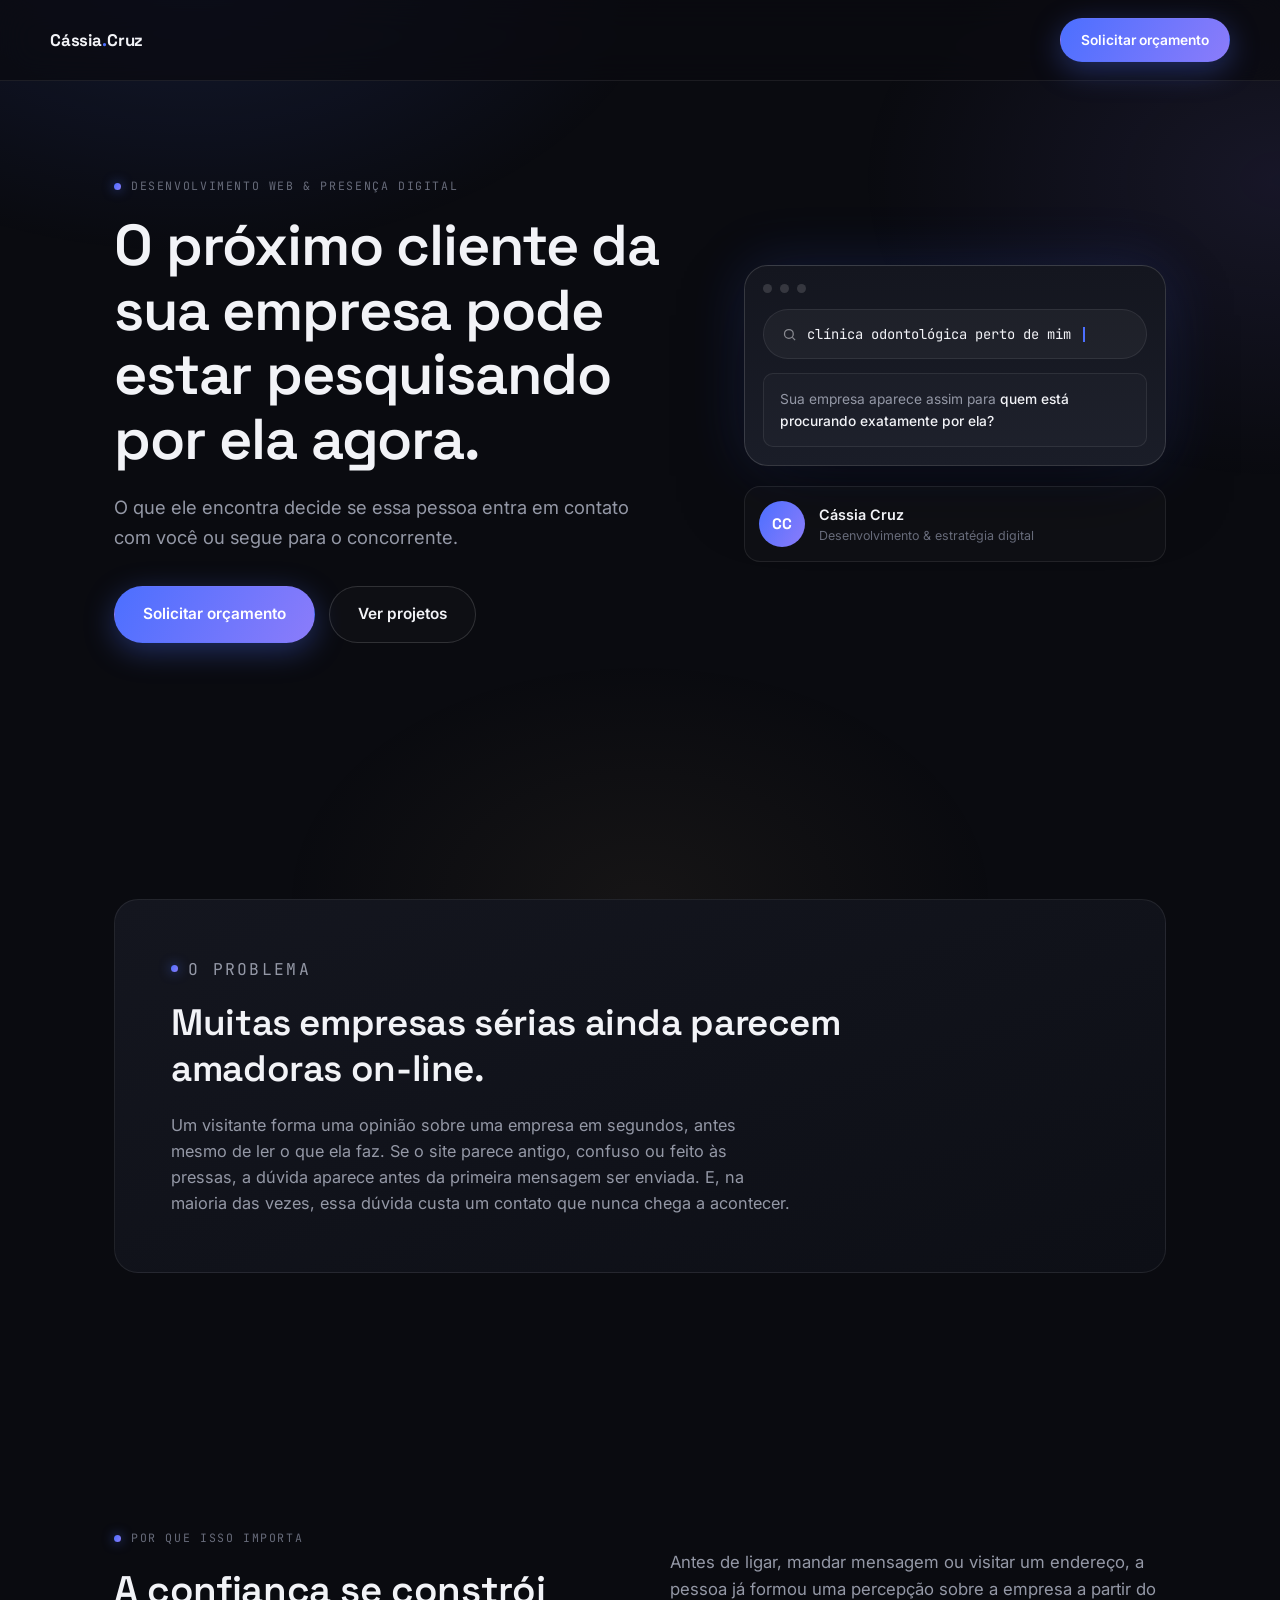
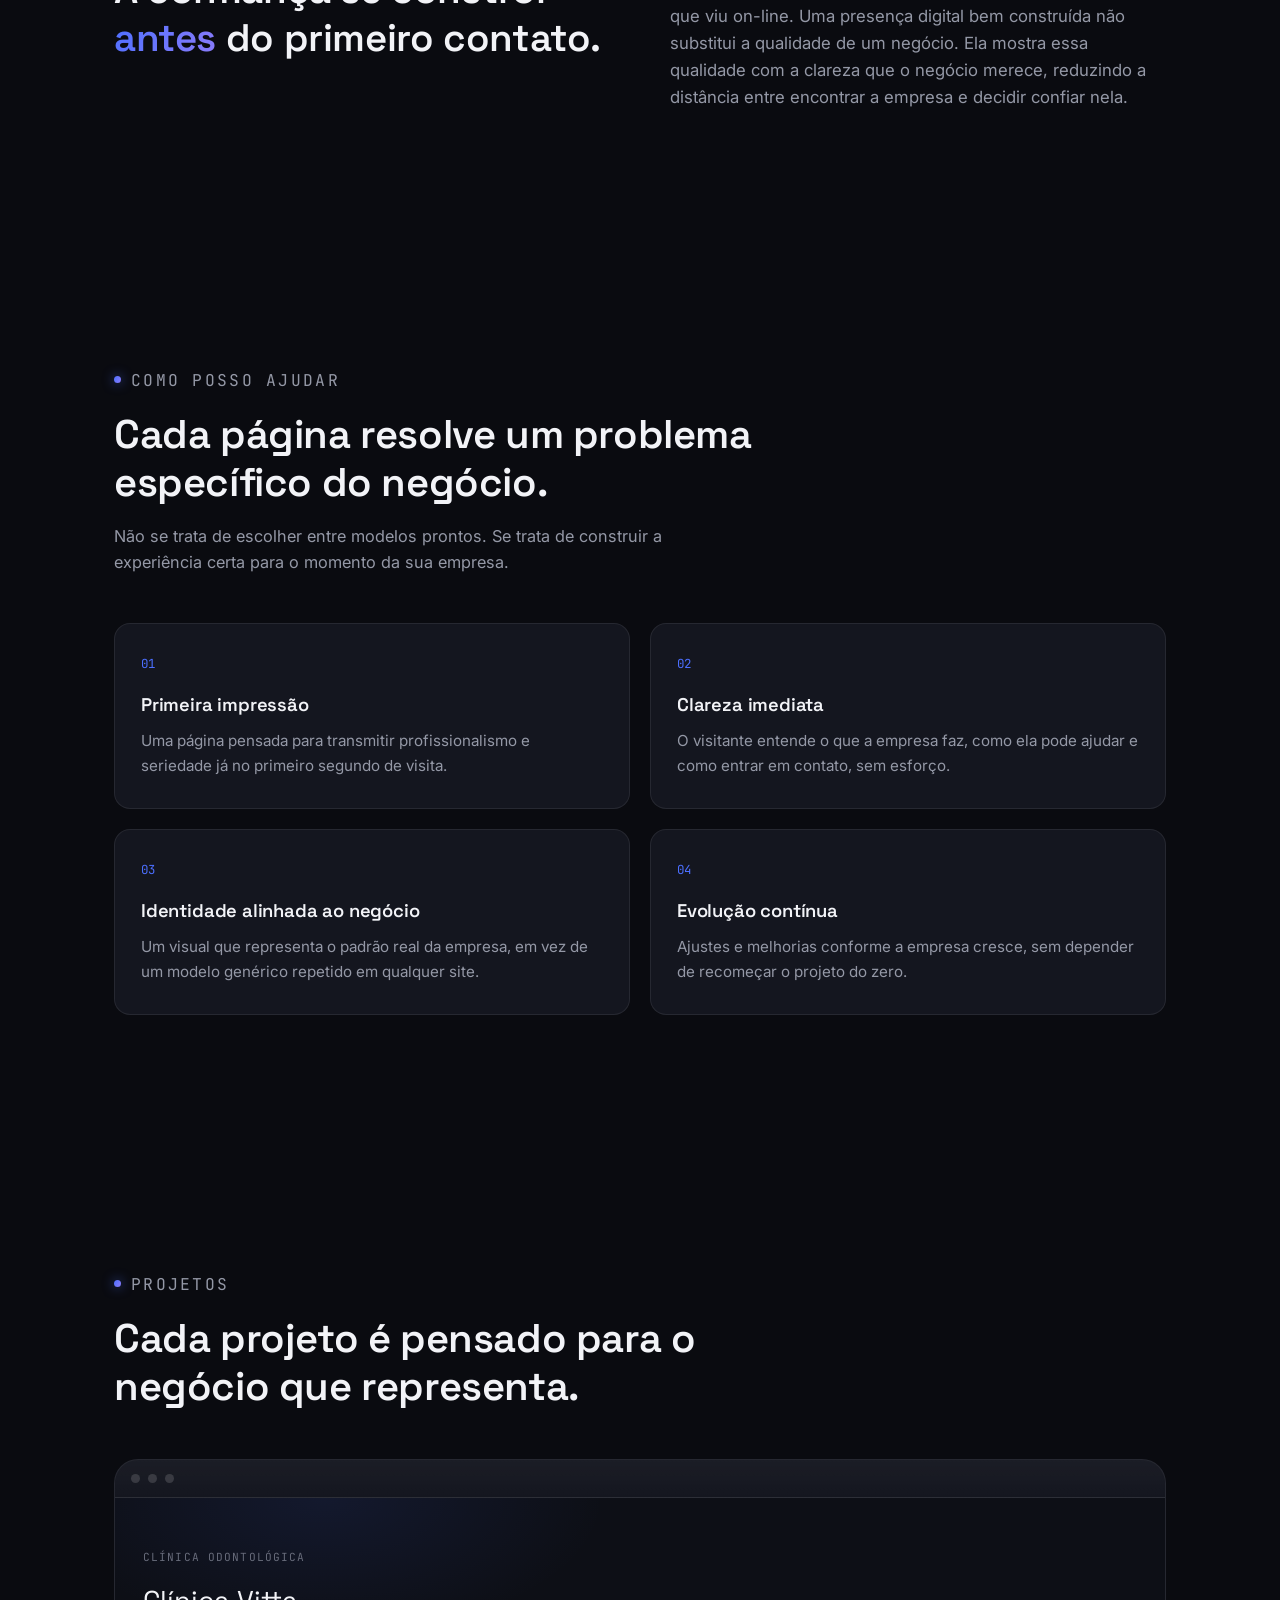
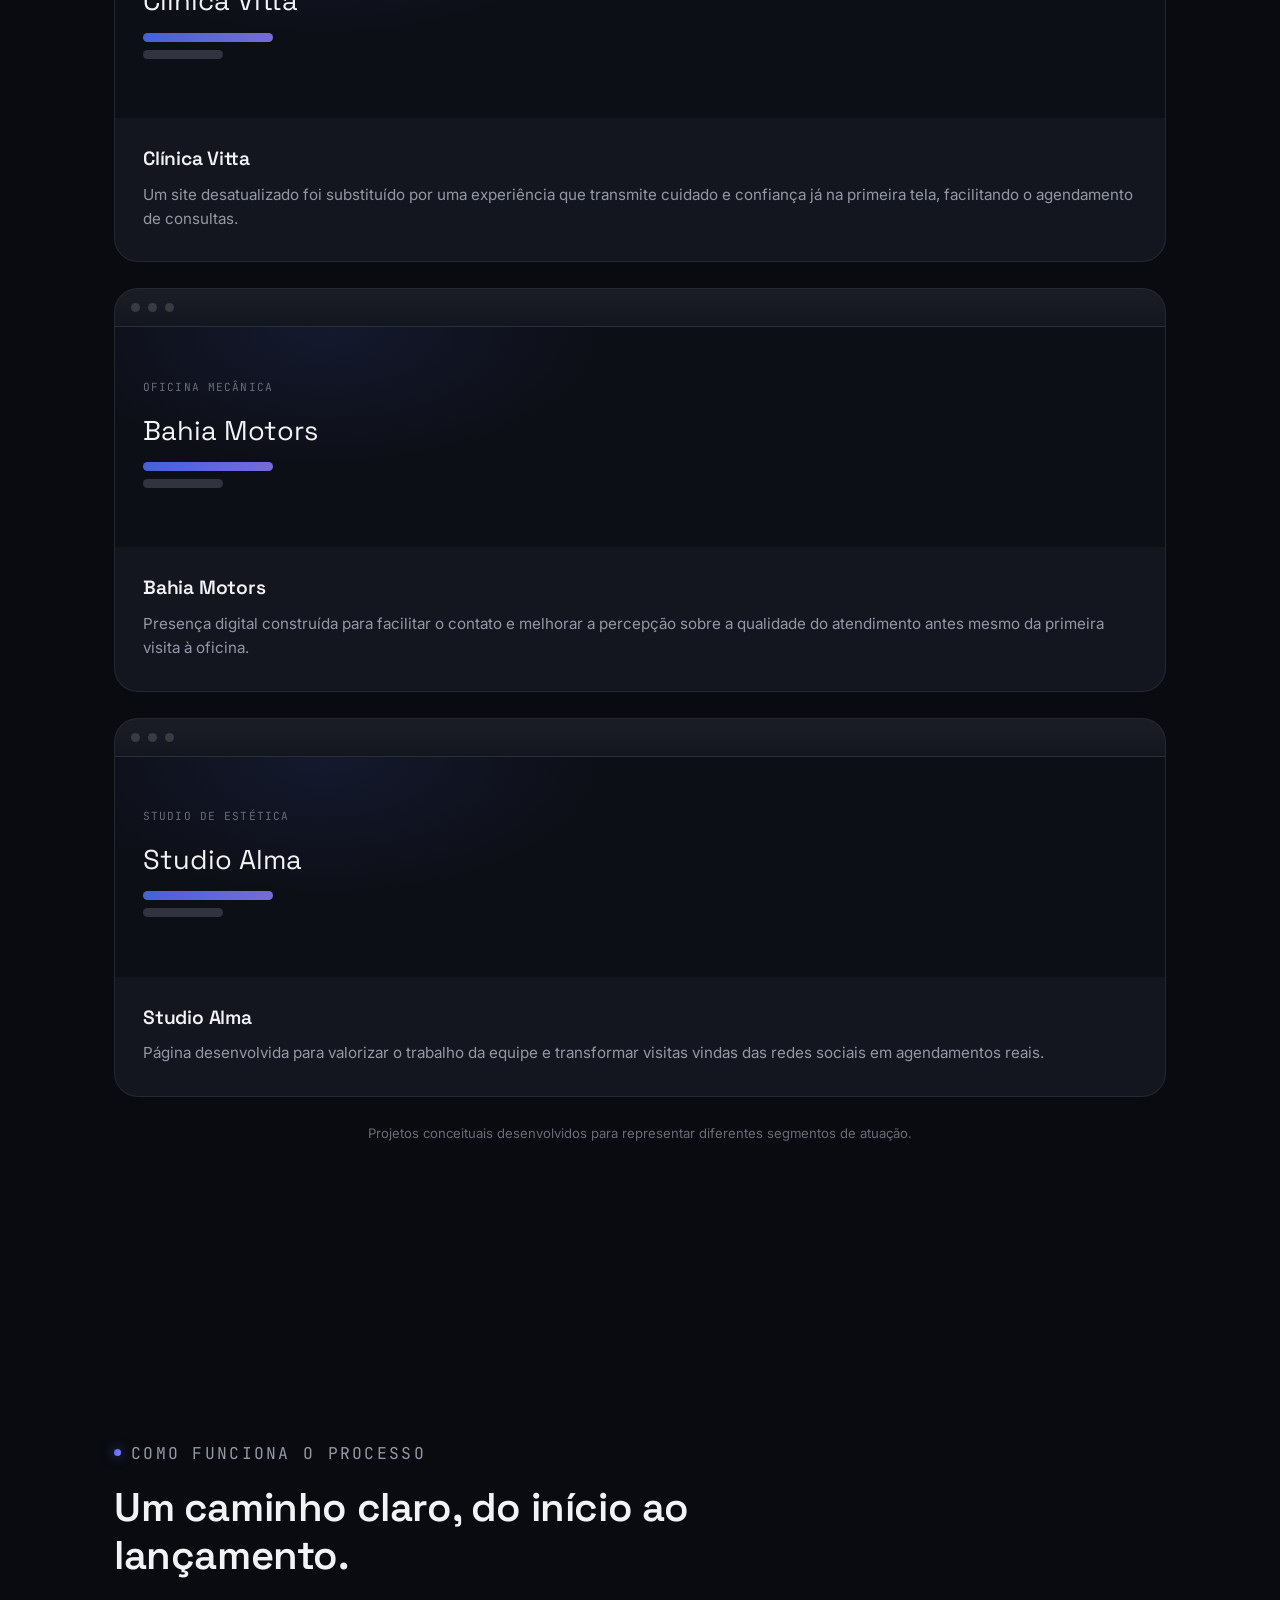
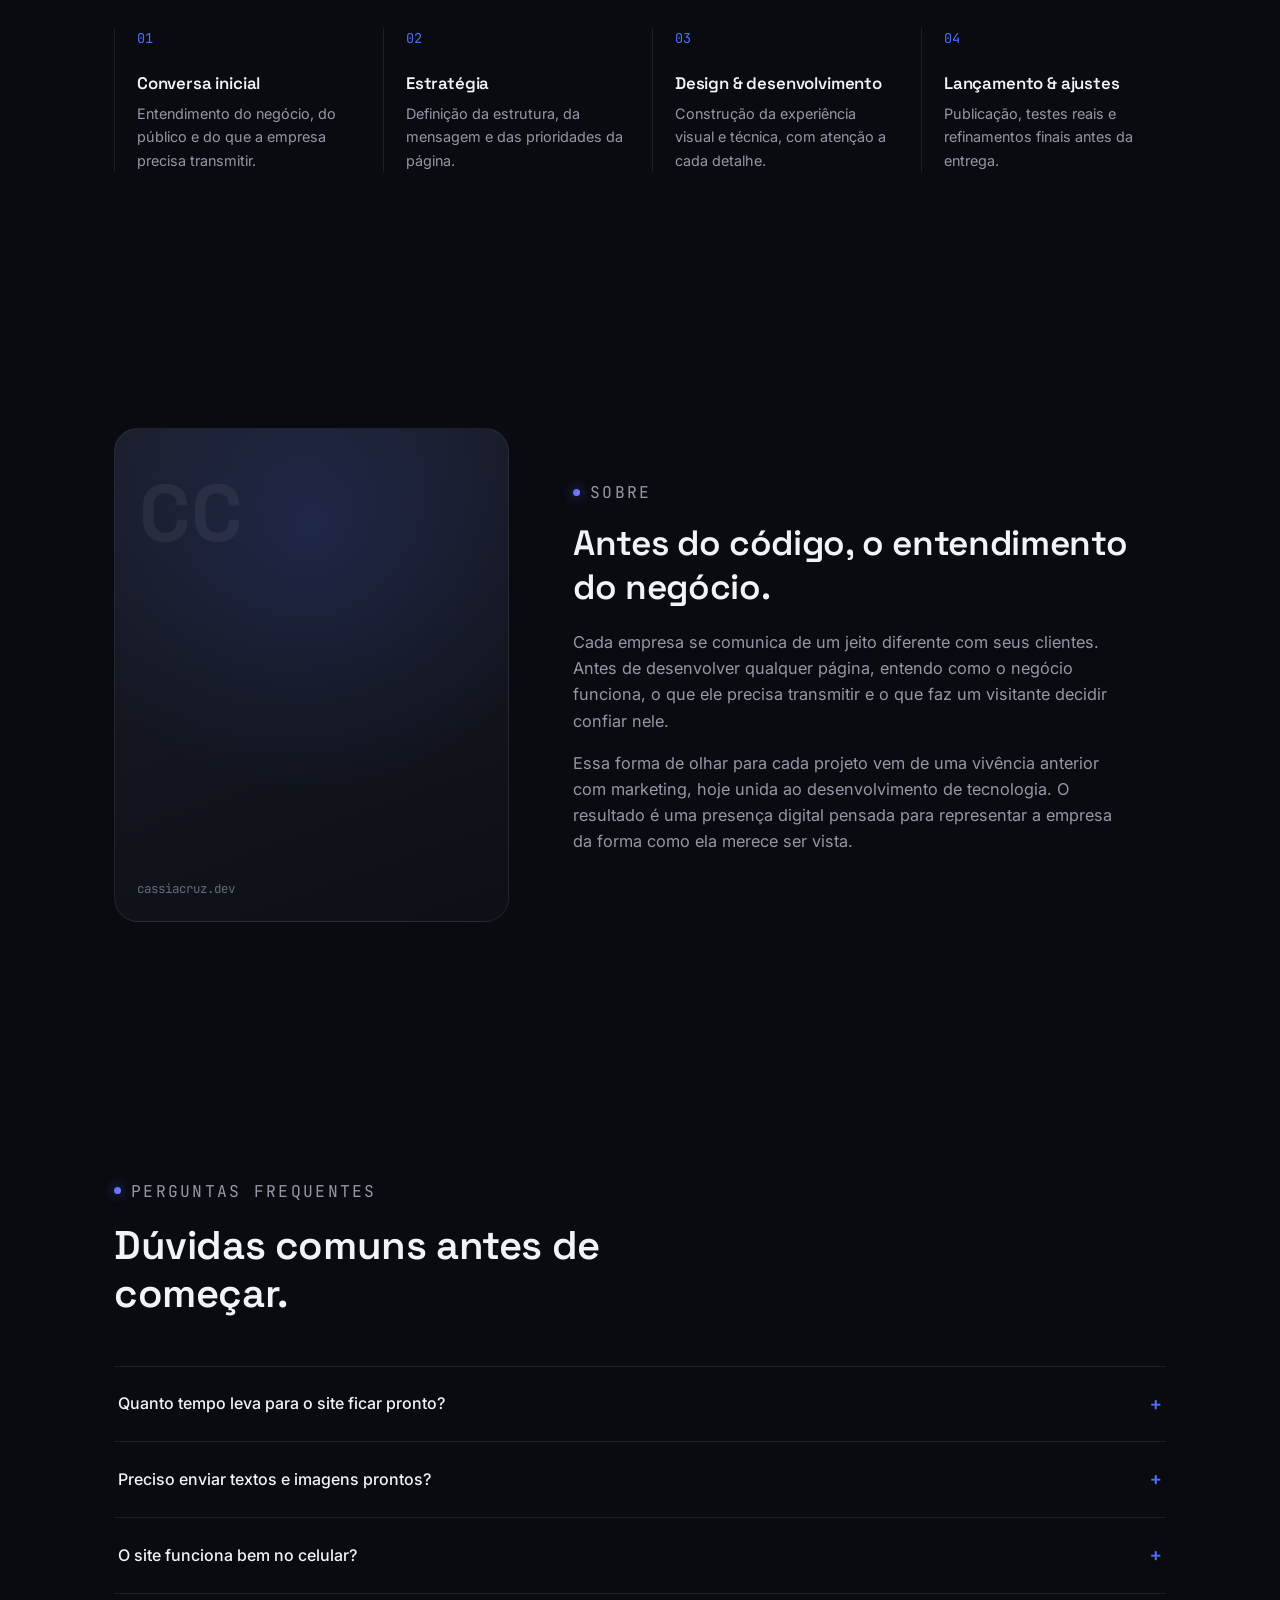
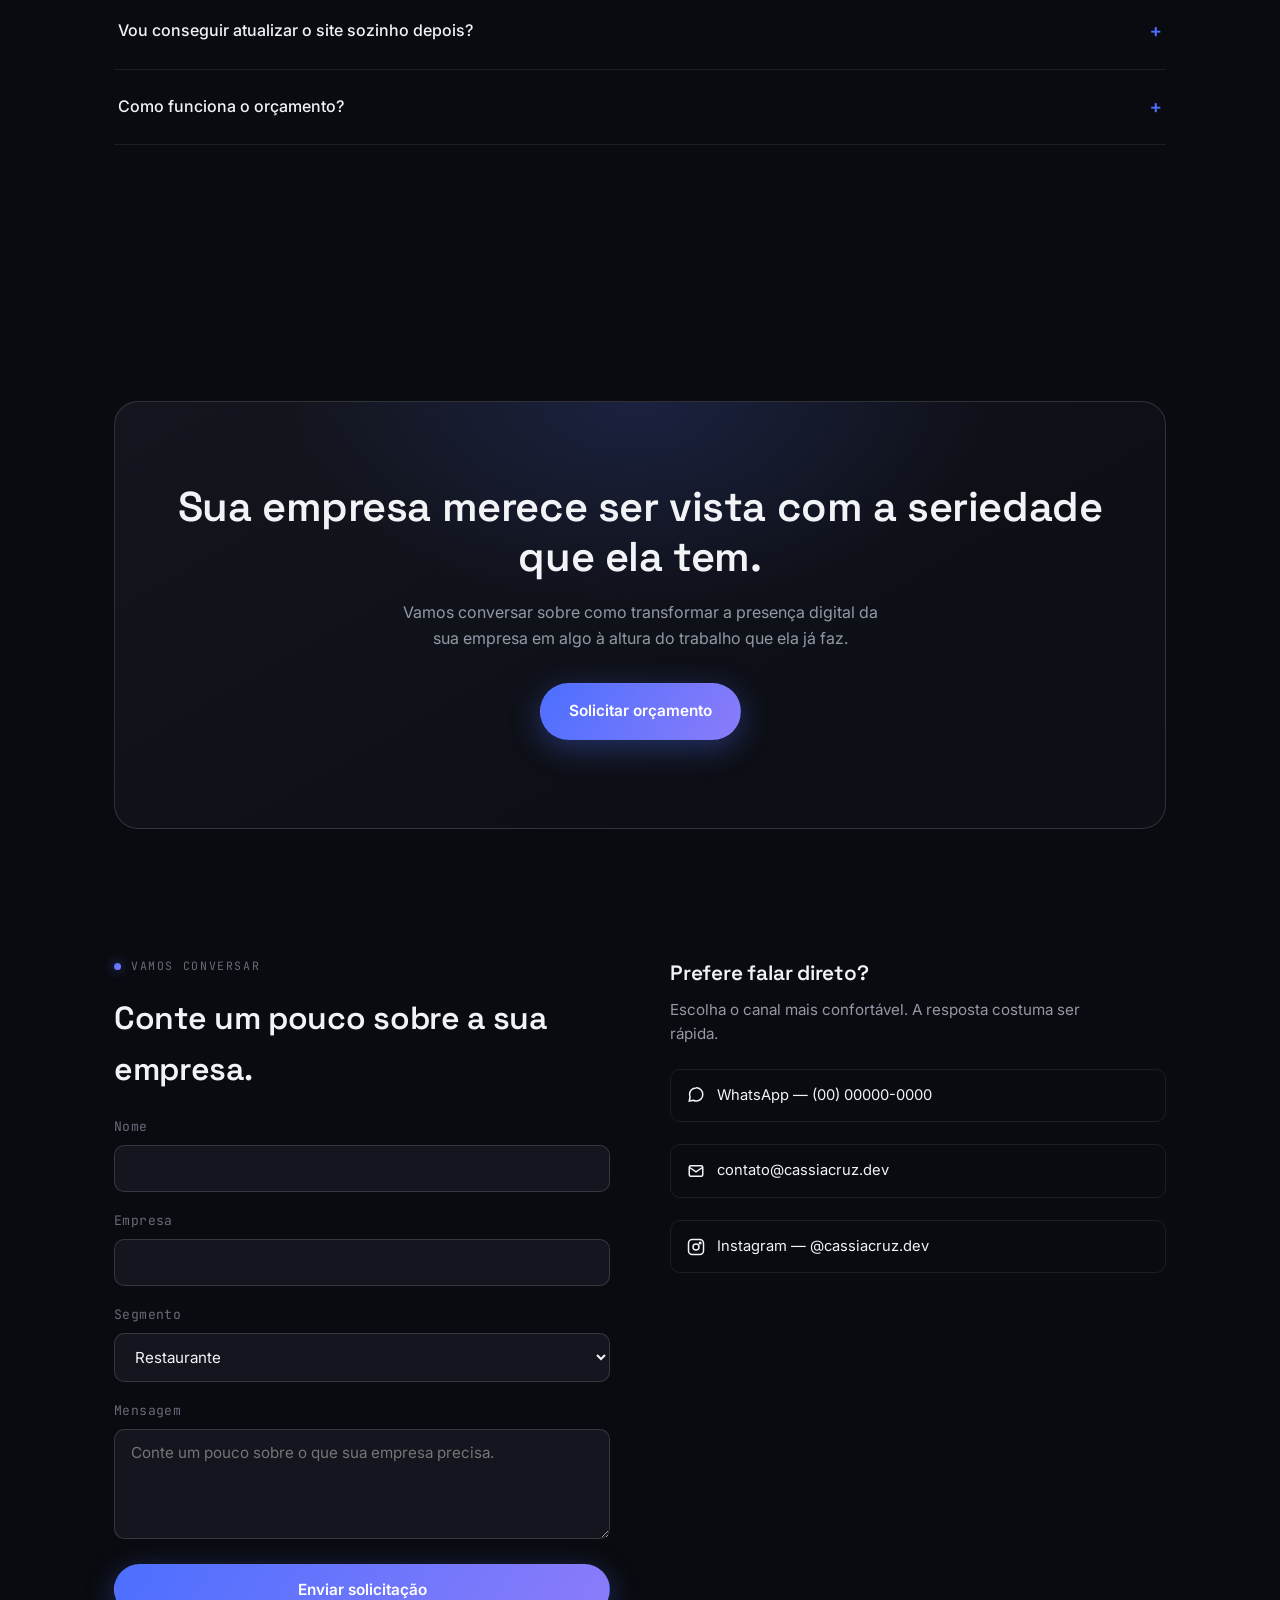
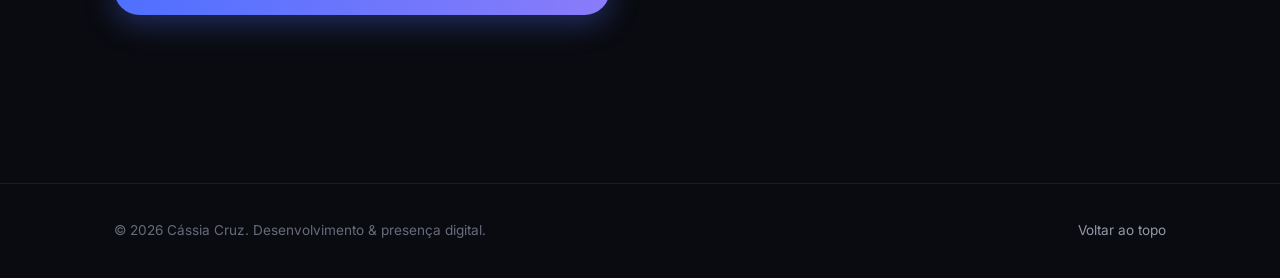
==== commit 7f785dfe: "up1011" ====
--- a/index.html
+++ b/index.html
@@ -2,246 +2,880 @@
 <html lang="pt-BR">
 <head>
 <meta charset="UTF-8">
-<meta name="viewport" content="width=device-width, initial-scale=1.0">
-<title>Cássia Cruz — Presença digital para empresas que querem ser levadas a sério</title>
-<meta name="description" content="Desenvolvimento de sites estratégicos para empresas que querem transmitir confiança antes mesmo do primeiro contato.">
+<meta name="viewport" content="width=device-width, initial-scale=1.0, viewport-fit=cover">
+<title>Cássia Cruz — Presença digital para empresas</title>
+<meta name="description" content="Desenvolvimento de sites e presença digital para empresas que querem transmitir confiança e profissionalismo.">
 <link rel="preconnect" href="https://fonts.googleapis.com">
-<link href="https://fonts.googleapis.com/css2?family=Space+Grotesk:wght@500;600;700&family=Inter:wght@400;500;600;700&display=swap" rel="stylesheet">
-<link rel="stylesheet" href="css/style.css">
+<link rel="preconnect" href="https://fonts.gstatic.com" crossorigin>
+<link href="https://fonts.googleapis.com/css2?family=Space+Grotesk:wght@500;600;700&family=Inter:wght@400;500;600&family=JetBrains+Mono:wght@400;500&display=swap" rel="stylesheet">
+<style>
+
+/* ============ TOKENS ============ */
+:root{
+  --bg: #0A0B10;
+  --bg-soft: #0D0F16;
+  --surface: #14161F;
+  --surface-2: #1A1D28;
+  --border: rgba(255,255,255,0.08);
+  --border-strong: rgba(255,255,255,0.14);
+  --text: #F2F3F7;
+  --text-muted: #9498A6;
+  --text-faint: #676B7A;
+  --blue: #4C6FFF;
+  --violet: #8B7CFA;
+  --gold: #D9B36C;
+  --gradient-cool: linear-gradient(120deg, var(--blue), var(--violet));
+  --gradient-warm: linear-gradient(120deg, var(--gold), #F0D9A8);
+  --shadow-glow: 0 0 60px rgba(76,111,255,0.18);
+  --radius-sm: 10px;
+  --radius-md: 16px;
+  --radius-lg: 24px;
+  --ff-display: 'Space Grotesk', sans-serif;
+  --ff-body: 'Inter', sans-serif;
+  --ff-mono: 'JetBrains Mono', monospace;
+  --container: 1180px;
+  --edge: 24px;
+}
+
+@media (min-width: 768px){ :root{ --edge: 48px; } }
+@media (min-width: 1100px){ :root{ --edge: 64px; } }
+
+*,*::before,*::after{ box-sizing: border-box; margin:0; padding:0; }
+
+html{ scroll-behavior: smooth; }
+
+body{
+  background: var(--bg);
+  color: var(--text);
+  font-family: var(--ff-body);
+  font-size: 16px;
+  line-height: 1.6;
+  -webkit-font-smoothing: antialiased;
+  overflow-x: hidden;
+}
+
+body::before{
+  content:"";
+  position: fixed;
+  inset: 0;
+  background:
+    radial-gradient(ellipse 800px 500px at 15% -5%, rgba(76,111,255,0.14), transparent 60%),
+    radial-gradient(ellipse 700px 500px at 100% 20%, rgba(139,124,250,0.10), transparent 60%),
+    radial-gradient(ellipse 600px 400px at 50% 100%, rgba(217,179,108,0.06), transparent 60%);
+  pointer-events: none;
+  z-index: 0;
+}
+
+img{ max-width: 100%; display:block; }
+a{ color: inherit; text-decoration: none; }
+ul{ list-style:none; }
+button{ font-family: inherit; cursor: pointer; }
+
+.wrap{
+  max-width: var(--container);
+  margin: 0 auto;
+  padding-left: var(--edge);
+  padding-right: var(--edge);
+  position: relative;
+  z-index: 1;
+}
+
+section{ position: relative; z-index: 1; }
+
+h1,h2,h3,h4{ font-family: var(--ff-display); font-weight: 600; letter-spacing: -0.01em; }
+
+.eyebrow{
+  font-family: var(--ff-mono);
+  font-size: 0.72rem;
+  letter-spacing: 0.14em;
+  text-transform: uppercase;
+  color: var(--text-faint);
+  display: flex;
+  align-items: center;
+  gap: 10px;
+  margin-bottom: 18px;
+}
+.eyebrow::before{
+  content:"";
+  width: 7px; height: 7px;
+  border-radius: 50%;
+  background: var(--gradient-cool);
+  box-shadow: 0 0 12px rgba(76,111,255,0.7);
+  flex-shrink: 0;
+}
+
+.grad-text{
+  background: var(--gradient-cool);
+  -webkit-background-clip: text;
+  background-clip: text;
+  color: transparent;
+}
+
+.section-pad{ padding: 88px 0; }
+@media (min-width: 768px){ .section-pad{ padding: 128px 0; } }
+
+.section-head{ max-width: 640px; margin-bottom: 48px; }
+.section-head h2{ font-size: clamp(1.7rem, 4.2vw, 2.5rem); line-height: 1.2; margin-bottom: 16px; }
+.section-head p{ color: var(--text-muted); font-size: 1.02rem; }
+
+/* ============ BUTTONS ============ */
+.btn{
+  display: inline-flex;
+  align-items: center;
+  justify-content: center;
+  gap: 8px;
+  padding: 15px 28px;
+  border-radius: 999px;
+  font-weight: 600;
+  font-size: 0.96rem;
+  border: 1px solid transparent;
+  transition: transform 0.25s ease, box-shadow 0.25s ease, background 0.25s ease, border-color .25s ease;
+  white-space: nowrap;
+}
+.btn-primary{
+  background: var(--gradient-cool);
+  color: #ffffff;
+  box-shadow: 0 8px 30px rgba(76,111,255,0.35);
+}
+.btn-primary:hover{ transform: translateY(-2px); box-shadow: 0 12px 36px rgba(76,111,255,0.45); }
+.btn-ghost{
+  background: rgba(255,255,255,0.02);
+  color: var(--text);
+  border-color: var(--border-strong);
+}
+.btn-ghost:hover{ background: rgba(255,255,255,0.06); transform: translateY(-2px); }
+.btn:focus-visible{ outline: 2px solid var(--blue); outline-offset: 3px; }
+
+/* ============ HEADER ============ */
+header{
+  position: sticky;
+  top: 0;
+  z-index: 50;
+  backdrop-filter: blur(16px);
+  -webkit-backdrop-filter: blur(16px);
+  background: rgba(10,11,16,0.72);
+  border-bottom: 1px solid var(--border);
+}
+.nav{
+  display: flex;
+  align-items: center;
+  justify-content: space-between;
+  padding: 18px 0;
+}
+.logo{
+  font-family: var(--ff-display);
+  font-weight: 700;
+  font-size: 1.05rem;
+  letter-spacing: -0.01em;
+}
+.logo span{ color: var(--blue); }
+.nav .btn{ padding: 10px 20px; font-size: 0.86rem; }
+
+/* ============ HERO ============ */
+.hero{ padding: 64px 0 80px; }
+@media (min-width: 1100px){ .hero{ padding: 96px 0 120px; } }
+
+.hero-grid{
+  display: grid;
+  gap: 40px;
+}
+@media (min-width: 1100px){
+  .hero-grid{ grid-template-columns: 1.15fr 0.85fr; align-items: center; gap: 60px; }
+}
+
+.hero h1{
+  font-size: clamp(2.1rem, 6.4vw, 3.6rem);
+  line-height: 1.12;
+  letter-spacing: -0.02em;
+  margin-bottom: 22px;
+}
+.hero-sub{
+  color: var(--text-muted);
+  font-size: clamp(1rem, 2.4vw, 1.15rem);
+  max-width: 520px;
+  margin-bottom: 34px;
+}
+.hero-actions{ display: flex; flex-wrap: wrap; gap: 14px; margin-bottom: 8px; }
+
+.hero-visual{ position: relative; }
+
+/* search mock — signature element */
+.search-mock{
+  background: linear-gradient(180deg, var(--surface), var(--surface-2));
+  border: 1px solid var(--border-strong);
+  border-radius: var(--radius-lg);
+  padding: 18px;
+  box-shadow: 0 30px 80px -20px rgba(0,0,0,0.6), var(--shadow-glow);
+}
+.search-chrome{ display:flex; align-items:center; gap: 8px; margin-bottom: 16px; }
+.search-dot{ width: 9px; height: 9px; border-radius: 50%; background: rgba(255,255,255,0.14); }
+.search-bar{
+  display: flex;
+  align-items: center;
+  gap: 10px;
+  background: rgba(255,255,255,0.04);
+  border: 1px solid var(--border);
+  border-radius: 999px;
+  padding: 13px 18px;
+  font-family: var(--ff-mono);
+  font-size: 0.86rem;
+  color: var(--text);
+  min-height: 46px;
+}
+.search-bar svg{ flex-shrink: 0; opacity: 0.5; }
+.search-cursor{
+  display: inline-block;
+  width: 2px; height: 15px;
+  background: var(--blue);
+  margin-left: 2px;
+  animation: blink 1s steps(1) infinite;
+  vertical-align: middle;
+}
+@keyframes blink{ 50%{ opacity: 0; } }
+
+.search-result{
+  margin-top: 14px;
+  padding: 14px 16px;
+  border-radius: var(--radius-sm);
+  border: 1px solid var(--border);
+  background: rgba(255,255,255,0.02);
+  opacity: 0;
+  transform: translateY(6px);
+  transition: opacity 0.5s ease, transform 0.5s ease;
+  font-size: 0.86rem;
+  color: var(--text-muted);
+}
+.search-result.show{ opacity: 1; transform: translateY(0); }
+.search-result strong{ color: var(--text); font-weight: 500; }
+
+.portrait-card{
+  margin-top: 20px;
+  display: flex;
+  align-items: center;
+  gap: 14px;
+  padding: 14px;
+  border: 1px solid var(--border);
+  border-radius: var(--radius-md);
+  background: rgba(255,255,255,0.02);
+}
+.portrait-avatar{
+  width: 46px; height: 46px;
+  border-radius: 50%;
+  background: var(--gradient-cool);
+  flex-shrink: 0;
+  display:flex; align-items:center; justify-content:center;
+  font-family: var(--ff-display); font-weight: 700; font-size: 0.95rem; color:#fff;
+}
+.portrait-card .name{ font-size: 0.9rem; font-weight: 600; }
+.portrait-card .role{ font-size: 0.78rem; color: var(--text-faint); }
+
+/* ============ REVEAL ============ */
+.reveal{ opacity: 0; transform: translateY(22px); transition: opacity 0.7s ease, transform 0.7s ease; }
+.reveal.is-visible{ opacity: 1; transform: translateY(0); }
+@media (prefers-reduced-motion: reduce){
+  .reveal{ opacity:1; transform:none; transition:none; }
+  .search-cursor{ animation:none; }
+}
+
+/* ============ PROBLEMA ============ */
+.problema-box{
+  border: 1px solid var(--border);
+  border-radius: var(--radius-lg);
+  background: linear-gradient(160deg, var(--surface), var(--bg-soft));
+  padding: 40px 28px;
+}
+@media (min-width: 768px){ .problema-box{ padding: 56px; } }
+.problema-box h2{ font-size: clamp(1.6rem, 4vw, 2.3rem); line-height: 1.25; max-width: 780px; margin-bottom: 20px; }
+.problema-box p{ color: var(--text-muted); max-width: 620px; font-size: 1.02rem; }
+
+/* ============ IMPORTANCIA ============ */
+.importancia{ display: grid; gap: 40px; }
+@media (min-width: 1000px){ .importancia{ grid-template-columns: 1fr 1fr; gap: 60px; align-items: start; } }
+.importancia h2{ font-size: clamp(1.7rem, 4vw, 2.4rem); line-height: 1.25; }
+.importancia .lead{ font-size: 1.05rem; color: var(--text-muted); margin-top: 20px; }
+
+/* ============ SERVICOS ============ */
+.cards-grid{ display: grid; gap: 20px; grid-template-columns: 1fr; }
+@media (min-width: 700px){ .cards-grid{ grid-template-columns: 1fr 1fr; } }
+
+.card{
+  border: 1px solid var(--border);
+  border-radius: var(--radius-md);
+  background: var(--surface);
+  padding: 30px 26px;
+  transition: border-color .3s ease, transform .3s ease, background .3s ease;
+}
+.card:hover{ border-color: var(--border-strong); transform: translateY(-4px); background: var(--surface-2); }
+.card .num{ font-family: var(--ff-mono); font-size: 0.78rem; color: var(--blue); margin-bottom: 16px; display:block; }
+.card h3{ font-size: 1.15rem; margin-bottom: 10px; }
+.card p{ color: var(--text-muted); font-size: 0.95rem; }
+
+/* ============ PROJETOS ============ */
+.project{
+  border: 1px solid var(--border);
+  border-radius: var(--radius-lg);
+  overflow: hidden;
+  background: var(--surface);
+  margin-bottom: 26px;
+}
+.project-frame{
+  padding: 14px 16px;
+  background: linear-gradient(180deg, rgba(255,255,255,0.03), transparent);
+  border-bottom: 1px solid var(--border);
+  display:flex; align-items:center; gap:8px;
+}
+.project-mock{
+  padding: 44px 28px;
+  background:
+    radial-gradient(ellipse 400px 200px at 20% 0%, rgba(76,111,255,0.10), transparent 70%),
+    var(--bg-soft);
+  min-height: 220px;
+  display: flex;
+  flex-direction: column;
+  justify-content: center;
+}
+.project-mock .tag{ font-family: var(--ff-mono); font-size: 0.7rem; letter-spacing: 0.1em; text-transform: uppercase; color: var(--text-faint); margin-bottom: 12px; }
+.project-mock .title{ font-family: var(--ff-display); font-size: clamp(1.3rem,3.4vw,1.7rem); margin-bottom: 10px; }
+.project-mock .bar{ width: 130px; height: 9px; border-radius: 5px; background: var(--gradient-cool); opacity:0.85; margin-bottom: 8px;}
+.project-mock .bar.short{ width: 80px; opacity: 0.4; background: var(--text-faint); }
+.project-body{ padding: 26px 28px 30px; }
+.project-body h3{ font-size: 1.2rem; margin-bottom: 8px; }
+.project-body p{ color: var(--text-muted); font-size: 0.95rem; }
+.project-note{
+  font-size: 0.82rem; color: var(--text-faint); margin-top: 8px; margin-bottom: 40px; text-align:center;
+}
+
+/* ============ PROCESSO ============ */
+.timeline{ display: grid; gap: 0; grid-template-columns: 1fr; }
+@media (min-width: 900px){ .timeline{ grid-template-columns: repeat(4, 1fr); gap: 24px; } }
+
+.step{
+  padding: 26px 0;
+  border-top: 1px solid var(--border);
+  display: flex;
+  gap: 20px;
+  align-items: flex-start;
+}
+@media (min-width: 900px){
+  .step{ flex-direction: column; border-top: none; border-left: 1px solid var(--border); padding: 0 0 0 22px; }
+}
+.step .step-num{ font-family: var(--ff-mono); font-size: 0.85rem; color: var(--blue); flex-shrink:0; width: 32px; }
+.step h3{ font-size: 1.05rem; margin-bottom: 6px; }
+.step p{ color: var(--text-muted); font-size: 0.9rem; }
+
+/* ============ SOBRE ============ */
+.sobre{ display: grid; gap: 40px; align-items: center; }
+@media (min-width: 900px){ .sobre{ grid-template-columns: 0.8fr 1.2fr; gap: 64px; } }
+.sobre-portrait{
+  aspect-ratio: 4/5;
+  border-radius: var(--radius-lg);
+  background: linear-gradient(160deg, var(--surface-2), var(--bg-soft));
+  border: 1px solid var(--border);
+  position: relative;
+  overflow: hidden;
+  display:flex; align-items:flex-end;
+}
+.sobre-portrait::before{
+  content:"";
+  position:absolute; inset:0;
+  background: radial-gradient(circle at 50% 20%, rgba(76,111,255,0.16), transparent 60%);
+}
+.sobre-portrait .initials{
+  font-family: var(--ff-display); font-weight:700; font-size: 5rem; color: rgba(255,255,255,0.06);
+  position: absolute; top: 20px; left: 24px;
+}
+.sobre-portrait .cap{
+  position: relative; z-index:1; padding: 22px; font-family: var(--ff-mono); font-size: 0.78rem; color: var(--text-faint);
+}
+.sobre h2{ font-size: clamp(1.6rem,3.8vw,2.2rem); margin-bottom: 20px; line-height: 1.25; }
+.sobre p{ color: var(--text-muted); font-size: 1.02rem; margin-bottom: 16px; max-width: 560px; }
+
+/* ============ FAQ ============ */
+.faq-list{ border-top: 1px solid var(--border); }
+.faq-item{ border-bottom: 1px solid var(--border); }
+.faq-item summary{
+  list-style: none;
+  padding: 22px 4px;
+  display: flex;
+  align-items: center;
+  justify-content: space-between;
+  gap: 20px;
+  font-weight: 500;
+  font-size: 1rem;
+}
+.faq-item summary::-webkit-details-marker{ display:none; }
+.faq-item summary .plus{
+  font-family: var(--ff-mono); color: var(--blue); font-size: 1.2rem; flex-shrink:0; transition: transform 0.3s ease;
+}
+.faq-item[open] summary .plus{ transform: rotate(45deg); }
+.faq-item .faq-a{ padding: 0 4px 22px; color: var(--text-muted); font-size: 0.95rem; max-width: 620px; }
+
+/* ============ CTA FINAL ============ */
+.cta-final{
+  border-radius: var(--radius-lg);
+  border: 1px solid var(--border-strong);
+  background: linear-gradient(150deg, var(--surface), var(--bg-soft) 70%);
+  padding: 56px 28px;
+  text-align: center;
+  position: relative;
+  overflow: hidden;
+}
+@media (min-width: 768px){ .cta-final{ padding: 80px 40px; } }
+.cta-final::before{
+  content:"";
+  position:absolute; inset:0;
+  background: radial-gradient(ellipse 500px 300px at 50% 0%, rgba(76,111,255,0.16), transparent 70%);
+}
+.cta-final h2{ font-size: clamp(1.7rem,4.4vw,2.6rem); line-height: 1.2; margin-bottom: 18px; position:relative; z-index:1; }
+.cta-final p{ color: var(--text-muted); max-width: 480px; margin: 0 auto 32px; position: relative; z-index:1; }
+.cta-final .hero-actions{ justify-content: center; position: relative; z-index:1; }
+
+/* ============ CONTATO / FOOTER ============ */
+.contato{ padding-top: 0; }
+.contato-grid{ display: grid; gap: 40px; }
+@media (min-width: 900px){ .contato-grid{ grid-template-columns: 1fr 1fr; gap: 60px; } }
+.field{ margin-bottom: 18px; }
+.field label{ display:block; font-size: 0.82rem; color: var(--text-faint); margin-bottom: 8px; font-family: var(--ff-mono); letter-spacing: 0.03em; }
+.field input, .field select, .field textarea{
+  width: 100%;
+  background: var(--surface);
+  border: 1px solid var(--border-strong);
+  border-radius: var(--radius-sm);
+  padding: 13px 16px;
+  color: var(--text);
+  font-family: var(--ff-body);
+  font-size: 0.95rem;
+  transition: border-color 0.25s ease;
+}
+.field input:focus, .field select:focus, .field textarea:focus{ outline: none; border-color: var(--blue); }
+.field textarea{ resize: vertical; min-height: 110px; }
+.contact-info{ display:flex; flex-direction:column; gap: 22px; }
+.contact-info h3{ font-size: 1.3rem; margin-bottom: 8px; }
+.contact-info p{ color: var(--text-muted); font-size: 0.95rem; max-width: 420px; }
+.contact-link{
+  display:flex; align-items:center; gap: 12px;
+  padding: 14px 16px;
+  border: 1px solid var(--border);
+  border-radius: var(--radius-sm);
+  font-size: 0.92rem;
+  transition: border-color .25s ease, background .25s ease;
+}
+.contact-link:hover{ border-color: var(--border-strong); background: rgba(255,255,255,0.03); }
+
+footer{
+  border-top: 1px solid var(--border);
+  padding: 36px 0;
+  margin-top: 40px;
+}
+.footer-row{ display:flex; flex-direction: column; gap: 14px; align-items: flex-start; justify-content: space-between; font-size: 0.85rem; color: var(--text-faint); }
+@media (min-width: 700px){ .footer-row{ flex-direction: row; align-items:center; } }
+.footer-row a{ color: var(--text-muted); }
+.footer-row a:hover{ color: var(--text); }
+
+</style>
 </head>
 <body>
 
-<div class="glow glow-a"></div>
-<div class="glow glow-b"></div>
-
-<!-- ===== NAV ===== -->
-<header class="nav" id="nav">
-  <div class="wrap nav-inner">
-    <a href="#topo" class="logo">Cássia Cruz</a>
-    <nav class="nav-links" id="navLinks">
-      <a href="#projetos">Projetos</a>
-      <a href="#processo">Como funciona</a>
-      <a href="#faq">Dúvidas</a>
-      <a href="#contato" class="btn btn-primary btn-sm">Solicitar orçamento</a>
-    </nav>
-    <button class="nav-toggle" id="navToggle" aria-label="Abrir menu">
-      <span></span><span></span><span></span>
-    </button>
+<header>
+  <div class="wrap nav">
+    <a href="#hero" class="logo">Cássia<span>.</span>Cruz</a>
+    <a href="#contato" class="btn btn-primary">Solicitar orçamento</a>
   </div>
 </header>
 
-<!-- ===== HERO ===== -->
-<section class="hero" id="topo">
-  <div class="wrap hero-grid">
-    <div class="hero-copy" data-animate>
-      <h1>O próximo cliente pode estar pesquisando pela sua empresa neste exato momento. O que ele encontra?</h1>
-      <p class="hero-text">Se a resposta for um site desatualizado, uma página feita às pressas ou nenhuma presença online, ele provavelmente já seguiu para o concorrente sem avisar. Eu desenvolvo sites que fazem esse cliente decidir ficar.</p>
-      <div class="hero-actions">
-        <a href="#contato" class="btn btn-primary btn-lg">Solicitar orçamento</a>
-        <a href="#projetos" class="btn btn-ghost btn-lg">Ver projetos</a>
-      </div>
-    </div>
-
-    <div class="hero-visual" data-animate>
-      <div class="glass-panel">
-        <div class="glass-bar">
-          <span class="dot"></span><span class="dot"></span><span class="dot"></span>
-        </div>
-        <div class="glass-preview">
-          <span class="glass-brand">TURBO DETAILS</span>
-          <span class="glass-sub">turbo-details.vercel.app</span>
-        </div>
-      </div>
-    </div>
-  </div>
-</section>
-
-<!-- ===== PROBLEMA ===== -->
-<section class="problema" id="problema" data-animate>
-  <div class="wrap narrow">
-    <p class="eyebrow">O problema</p>
-    <h2>A primeira impressão já foi formada antes do primeiro contato</h2>
-    <p class="lead">Antes de ligar, antes de visitar, antes de perguntar o preço, seu cliente já formou uma opinião sobre a sua empresa. Ele fez isso sozinho, em segundos, olhando para o que encontrou online. Se essa impressão não transmitiu confiança, ele simplesmente não voltou para contar o motivo. Foi para o concorrente ao lado.</p>
-  </div>
-</section>
-
-<!-- ===== POR QUE IMPORTA ===== -->
-<section class="importancia" id="importancia" data-animate>
-  <div class="wrap">
-    <p class="eyebrow">Por que isso importa</p>
-    <h2>Presença digital não é sobre estar online. É sobre como sua empresa é percebida antes mesmo de ser conhecida.</h2>
-    <p class="lead">Um site bem construído não vende sozinho, mas remove todas as dúvidas que impedem alguém de confiar em você. Ele organiza a forma como sua empresa se apresenta, destaca o que faz de melhor e cria a base para que cada novo contato comece de um patamar mais alto.</p>
-
-    <div class="value-grid">
-      <div class="value-card">
-        <span class="value-icon" aria-hidden="true">
-          <svg viewBox="0 0 24 24" fill="none"><path d="M12 3l7 3v6c0 4.5-3 8-7 9-4-1-7-4.5-7-9V6l7-3z" stroke="currentColor" stroke-width="1.4" stroke-linejoin="round"/></svg>
-        </span>
-        <h3>Confiança</h3>
-        <p>Um site profissional comunica, antes de qualquer palavra, que sua empresa leva o próprio negócio a sério.</p>
-      </div>
-      <div class="value-card">
-        <span class="value-icon" aria-hidden="true">
-          <svg viewBox="0 0 24 24" fill="none"><circle cx="12" cy="12" r="8.5" stroke="currentColor" stroke-width="1.4"/><circle cx="12" cy="12" r="2.6" fill="currentColor"/></svg>
-        </span>
-        <h3>Clareza</h3>
-        <p>Quando a informação certa está no lugar certo, o cliente entende rápido o que você oferece e por que escolher você.</p>
-      </div>
-      <div class="value-card">
-        <span class="value-icon" aria-hidden="true">
-          <svg viewBox="0 0 24 24" fill="none"><path d="M12 2v6M12 16v6M4.2 4.2l4.2 4.2M15.6 15.6l4.2 4.2M2 12h6M16 12h6M4.2 19.8l4.2-4.2M15.6 8.4l4.2-4.2" stroke="currentColor" stroke-width="1.4" stroke-linecap="round"/></svg>
-        </span>
-        <h3>Diferenciação</h3>
-        <p>Em meio a concorrentes parecidos, a forma como você se apresenta online passa a ser o motivo da escolha.</p>
-      </div>
-    </div>
-  </div>
-</section>
-
-<!-- ===== MÉTODO ===== -->
-<section class="metodo" id="metodo" data-animate>
-  <div class="wrap narrow">
-    <p class="eyebrow">Como posso ajudar</p>
-    <h2>Estratégia, design e tecnologia trabalhando pela mesma coisa: a confiança do seu cliente</h2>
-    <p class="lead">Antes de qualquer linha de código, procuro entender como o seu negócio funciona, o que te diferencia e o que faz alguém escolher você em vez do concorrente. Só então a estrutura, o visual e o conteúdo do site são desenhados em volta dessas respostas. O resultado é um site que representa sua empresa da forma como ela merece ser vista, não um modelo genérico adaptado às pressas.</p>
-  </div>
-</section>
-
-<!-- ===== PROJETOS ===== -->
-<section class="projetos" id="projetos" data-animate>
-  <div class="wrap">
-    <p class="eyebrow">Projetos</p>
-    <h2>Empresas reais, com sites que representam o que elas são</h2>
-
-    <div class="case-list">
-
-      <article class="case-row">
-        <div class="case-visual case-turbo">
-          <div class="glass-bar"><span class="dot"></span><span class="dot"></span><span class="dot"></span></div>
-          <div class="case-preview">
-            <span class="case-brand">TURBO DETAILS</span>
-            <span class="case-sub">● aberto agora</span>
+<main>
+
+  <!-- HERO -->
+  <section id="hero" class="hero">
+    <div class="wrap hero-grid">
+      <div>
+        <p class="eyebrow">Desenvolvimento web &amp; presença digital</p>
+        <h1>O próximo cliente da sua empresa pode estar pesquisando por ela agora.</h1>
+        <p class="hero-sub">O que ele encontra decide se essa pessoa entra em contato com você ou segue para o concorrente.</p>
+        <div class="hero-actions">
+          <a href="#contato" class="btn btn-primary">Solicitar orçamento</a>
+          <a href="#projetos" class="btn btn-ghost">Ver projetos</a>
+        </div>
+      </div>
+
+      <div class="hero-visual">
+        <div class="search-mock" aria-hidden="true">
+          <div class="search-chrome">
+            <span class="search-dot"></span><span class="search-dot"></span><span class="search-dot"></span>
           </div>
-        </div>
-        <div class="case-info">
-          <span class="case-tag">Estética automotiva</span>
-          <h3>Turbo Details</h3>
-          <p>Uma landing page que acompanha o funcionamento real do negócio, com status de aberto e fechado em tempo real, resultados de trabalhos anteriores e agendamento integrado. O visitante entende o padrão do serviço antes mesmo de entrar em contato.</p>
-          <a href="https://turbo-details.vercel.app" target="_blank" rel="noopener" class="btn btn-ghost">Ver site ↗</a>
-        </div>
-      </article>
-
-      <article class="case-row reverse">
-        <div class="case-visual case-clio">
-          <div class="glass-bar"><span class="dot"></span><span class="dot"></span><span class="dot"></span></div>
-          <div class="case-preview">
-            <span class="case-brand">Clio Personalizados</span>
-            <span class="case-sub">catálogo digital</span>
+          <div class="search-bar">
+            <svg width="15" height="15" viewBox="0 0 24 24" fill="none" stroke="currentColor" stroke-width="2"><circle cx="11" cy="11" r="7"/><line x1="21" y1="21" x2="16.6" y2="16.6"/></svg>
+            <span id="typeTarget"></span><span class="search-cursor"></span>
           </div>
-        </div>
-        <div class="case-info">
-          <span class="case-tag">Papelaria personalizada</span>
-          <h3>Clio Personalizados</h3>
-          <p>Um catálogo organizado por categoria, com depoimentos reais de clientes e um caminho direto até a compra pelo WhatsApp. Menos fricção entre encontrar o produto e fechar o pedido.</p>
-          <a href="https://site-teste-clio.vercel.app" target="_blank" rel="noopener" class="btn btn-ghost">Ver site ↗</a>
-        </div>
-      </article>
-
-    </div>
-  </div>
-</section>
-
-<!-- ===== PROCESSO ===== -->
-<section class="processo" id="processo" data-animate>
-  <div class="wrap">
-    <p class="eyebrow">Como funciona o processo</p>
-    <h2>Do primeiro contato ao site no ar</h2>
-
-    <ol class="steps">
-      <li class="step">
-        <span class="step-num">01</span>
-        <h3>Diagnóstico</h3>
-        <p>Entendo o seu negócio, seu público e o que o site precisa fazer por você antes de desenhar qualquer tela.</p>
-      </li>
-      <li class="step">
-        <span class="step-num">02</span>
-        <h3>Direção</h3>
-        <p>Defino a identidade visual e a estrutura da página com a cara da sua empresa, não um modelo pronto.</p>
-      </li>
-      <li class="step">
-        <span class="step-num">03</span>
-        <h3>Construção</h3>
-        <p>Desenvolvo o site com atenção a cada detalhe, testado em diferentes telas antes de qualquer entrega.</p>
-      </li>
-      <li class="step">
-        <span class="step-num">04</span>
-        <h3>Lançamento</h3>
-        <p>O site vai ao ar, e sigo por perto para ajustes, dúvidas e evolução conforme sua empresa cresce.</p>
-      </li>
-    </ol>
-  </div>
-</section>
-
-<!-- ===== SOBRE ===== -->
-<section class="sobre" id="sobre" data-animate>
-  <div class="wrap narrow">
-    <p class="eyebrow">Sobre</p>
-    <h2>Antes de programar, eu escuto</h2>
-    <p class="lead">Vim do marketing antes de vir da programação, e isso muda a forma como enxergo um site. Para mim, cada página é uma decisão de negócio antes de ser uma decisão técnica. Sei como é estar do outro lado do balcão: minha própria empresa de estética automotiva, a Turbo Details, também nasceu de um site que precisava transmitir confiança para quem nunca tinha ouvido falar dela. É esse mesmo cuidado que aplico em cada projeto que assino.</p>
-  </div>
-</section>
-
-<!-- ===== FAQ ===== -->
-<section class="faq" id="faq" data-animate>
-  <div class="wrap narrow">
-    <p class="eyebrow">Dúvidas frequentes</p>
-    <h2>Antes de me chamar, você já deve estar pensando nisso</h2>
-
-    <div class="faq-list">
-      <details class="faq-item">
-        <summary>Quanto custa um site?</summary>
-        <p>O investimento varia conforme o tipo de projeto e as funcionalidades necessárias. Me chame no WhatsApp e conversamos sobre o seu caso para te passar uma proposta justa.</p>
-      </details>
-      <details class="faq-item">
-        <summary>Quanto tempo leva para ficar pronto?</summary>
-        <p>Depende da complexidade, mas a maioria dos projetos fica pronta em poucas semanas. No diagnóstico inicial já te dou um prazo realista para o seu caso.</p>
-      </details>
-      <details class="faq-item">
-        <summary>Preciso já ter uma ideia pronta de como quero o site?</summary>
-        <p>Não. Parte do meu trabalho é justamente ajudar a organizar essa ideia. Trago direção mesmo quando o ponto de partida é apenas "preciso de um site".</p>
-      </details>
-      <details class="faq-item">
-        <summary>O site funciona bem no celular?</summary>
-        <p>Sim. Todo projeto é pensado primeiro para celular, já que é de onde vem a maior parte dos seus futuros clientes, e depois adaptado para computador.</p>
-      </details>
-      <details class="faq-item">
-        <summary>Depois de pronto, dá para fazer alterações?</summary>
-        <p>Sim. Sigo disponível após a entrega para ajustes, atualizações de conteúdo e melhorias conforme sua empresa for crescendo.</p>
-      </details>
-    </div>
-  </div>
-</section>
-
-<!-- ===== CTA FINAL ===== -->
-<section class="contato" id="contato" data-animate>
-  <div class="wrap contato-inner">
-    <h2>Seu próximo cliente já está procurando. A pergunta é o que ele vai encontrar.</h2>
-    <p class="lead">Me chame no WhatsApp e conta um pouco sobre a sua empresa. Em poucos minutos já conseguimos entender se faz sentido trabalharmos juntas.</p>
-    <a href="https://wa.me/55SEUNUMEROAQUI" target="_blank" rel="noopener" class="btn btn-primary btn-lg">Solicitar orçamento</a>
-  </div>
-</section>
-
-<footer class="footer">
-  <div class="wrap footer-inner">
-    <span>Cássia Cruz © 2026</span>
-    <a href="https://github.com/cassiacruz-r" target="_blank" rel="noopener">GitHub</a>
+          <div class="search-result" id="searchResult">
+            Sua empresa aparece assim para <strong>quem está procurando exatamente por ela?</strong>
+          </div>
+        </div>
+
+        <div class="portrait-card">
+          <div class="portrait-avatar">CC</div>
+          <div>
+            <div class="name">Cássia Cruz</div>
+            <div class="role">Desenvolvimento &amp; estratégia digital</div>
+          </div>
+        </div>
+      </div>
+    </div>
+  </section>
+
+  <!-- PROBLEMA -->
+  <section class="section-pad" id="problema">
+    <div class="wrap">
+      <div class="problema-box reveal">
+        <p class="eyebrow">O problema</p>
+        <h2>Muitas empresas sérias ainda parecem amadoras on-line.</h2>
+        <p>Um visitante forma uma opinião sobre uma empresa em segundos, antes mesmo de ler o que ela faz. Se o site parece antigo, confuso ou feito às pressas, a dúvida aparece antes da primeira mensagem ser enviada. E, na maioria das vezes, essa dúvida custa um contato que nunca chega a acontecer.</p>
+      </div>
+    </div>
+  </section>
+
+  <!-- IMPORTANCIA -->
+  <section class="section-pad" id="importancia">
+    <div class="wrap importancia">
+      <div class="reveal">
+        <p class="eyebrow">Por que isso importa</p>
+        <h2>A confiança se constrói <span class="grad-text">antes</span> do primeiro contato.</h2>
+      </div>
+      <div class="reveal">
+        <p class="lead">Antes de ligar, mandar mensagem ou visitar um endereço, a pessoa já formou uma percepção sobre a empresa a partir do que viu on-line. Uma presença digital bem construída não substitui a qualidade de um negócio. Ela mostra essa qualidade com a clareza que o negócio merece, reduzindo a distância entre encontrar a empresa e decidir confiar nela.</p>
+      </div>
+    </div>
+  </section>
+
+  <!-- SERVICOS -->
+  <section class="section-pad" id="servicos">
+    <div class="wrap">
+      <div class="section-head reveal">
+        <p class="eyebrow">Como posso ajudar</p>
+        <h2>Cada página resolve um problema específico do negócio.</h2>
+        <p>Não se trata de escolher entre modelos prontos. Se trata de construir a experiência certa para o momento da sua empresa.</p>
+      </div>
+      <div class="cards-grid">
+        <div class="card reveal">
+          <span class="num">01</span>
+          <h3>Primeira impressão</h3>
+          <p>Uma página pensada para transmitir profissionalismo e seriedade já no primeiro segundo de visita.</p>
+        </div>
+        <div class="card reveal">
+          <span class="num">02</span>
+          <h3>Clareza imediata</h3>
+          <p>O visitante entende o que a empresa faz, como ela pode ajudar e como entrar em contato, sem esforço.</p>
+        </div>
+        <div class="card reveal">
+          <span class="num">03</span>
+          <h3>Identidade alinhada ao negócio</h3>
+          <p>Um visual que representa o padrão real da empresa, em vez de um modelo genérico repetido em qualquer site.</p>
+        </div>
+        <div class="card reveal">
+          <span class="num">04</span>
+          <h3>Evolução contínua</h3>
+          <p>Ajustes e melhorias conforme a empresa cresce, sem depender de recomeçar o projeto do zero.</p>
+        </div>
+      </div>
+    </div>
+  </section>
+
+  <!-- PROJETOS -->
+  <section class="section-pad" id="projetos">
+    <div class="wrap">
+      <div class="section-head reveal">
+        <p class="eyebrow">Projetos</p>
+        <h2>Cada projeto é pensado para o negócio que representa.</h2>
+      </div>
+
+      <div class="project reveal">
+        <div class="project-frame" aria-hidden="true">
+          <span class="search-dot"></span><span class="search-dot"></span><span class="search-dot"></span>
+        </div>
+        <div class="project-mock" aria-hidden="true">
+          <span class="tag">Clínica odontológica</span>
+          <div class="title">Clínica Vitta</div>
+          <div class="bar"></div>
+          <div class="bar short"></div>
+        </div>
+        <div class="project-body">
+          <h3>Clínica Vitta</h3>
+          <p>Um site desatualizado foi substituído por uma experiência que transmite cuidado e confiança já na primeira tela, facilitando o agendamento de consultas.</p>
+        </div>
+      </div>
+
+      <div class="project reveal">
+        <div class="project-frame" aria-hidden="true">
+          <span class="search-dot"></span><span class="search-dot"></span><span class="search-dot"></span>
+        </div>
+        <div class="project-mock" aria-hidden="true">
+          <span class="tag">Oficina mecânica</span>
+          <div class="title">Bahia Motors</div>
+          <div class="bar"></div>
+          <div class="bar short"></div>
+        </div>
+        <div class="project-body">
+          <h3>Bahia Motors</h3>
+          <p>Presença digital construída para facilitar o contato e melhorar a percepção sobre a qualidade do atendimento antes mesmo da primeira visita à oficina.</p>
+        </div>
+      </div>
+
+      <div class="project reveal">
+        <div class="project-frame" aria-hidden="true">
+          <span class="search-dot"></span><span class="search-dot"></span><span class="search-dot"></span>
+        </div>
+        <div class="project-mock" aria-hidden="true">
+          <span class="tag">Studio de estética</span>
+          <div class="title">Studio Alma</div>
+          <div class="bar"></div>
+          <div class="bar short"></div>
+        </div>
+        <div class="project-body">
+          <h3>Studio Alma</h3>
+          <p>Página desenvolvida para valorizar o trabalho da equipe e transformar visitas vindas das redes sociais em agendamentos reais.</p>
+        </div>
+      </div>
+
+      <p class="project-note">Projetos conceituais desenvolvidos para representar diferentes segmentos de atuação.</p>
+    </div>
+  </section>
+
+  <!-- PROCESSO -->
+  <section class="section-pad" id="processo">
+    <div class="wrap">
+      <div class="section-head reveal">
+        <p class="eyebrow">Como funciona o processo</p>
+        <h2>Um caminho claro, do início ao lançamento.</h2>
+      </div>
+      <div class="timeline">
+        <div class="step reveal">
+          <span class="step-num">01</span>
+          <div><h3>Conversa inicial</h3><p>Entendimento do negócio, do público e do que a empresa precisa transmitir.</p></div>
+        </div>
+        <div class="step reveal">
+          <span class="step-num">02</span>
+          <div><h3>Estratégia</h3><p>Definição da estrutura, da mensagem e das prioridades da página.</p></div>
+        </div>
+        <div class="step reveal">
+          <span class="step-num">03</span>
+          <div><h3>Design &amp; desenvolvimento</h3><p>Construção da experiência visual e técnica, com atenção a cada detalhe.</p></div>
+        </div>
+        <div class="step reveal">
+          <span class="step-num">04</span>
+          <div><h3>Lançamento &amp; ajustes</h3><p>Publicação, testes reais e refinamentos finais antes da entrega.</p></div>
+        </div>
+      </div>
+    </div>
+  </section>
+
+  <!-- SOBRE -->
+  <section class="section-pad" id="sobre">
+    <div class="wrap sobre">
+      <div class="sobre-portrait reveal" aria-hidden="true">
+        <span class="initials">CC</span>
+        <span class="cap">cassiacruz.dev</span>
+      </div>
+      <div class="reveal">
+        <p class="eyebrow">Sobre</p>
+        <h2>Antes do código, o entendimento do negócio.</h2>
+        <p>Cada empresa se comunica de um jeito diferente com seus clientes. Antes de desenvolver qualquer página, entendo como o negócio funciona, o que ele precisa transmitir e o que faz um visitante decidir confiar nele.</p>
+        <p>Essa forma de olhar para cada projeto vem de uma vivência anterior com marketing, hoje unida ao desenvolvimento de tecnologia. O resultado é uma presença digital pensada para representar a empresa da forma como ela merece ser vista.</p>
+      </div>
+    </div>
+  </section>
+
+  <!-- FAQ -->
+  <section class="section-pad" id="faq">
+    <div class="wrap">
+      <div class="section-head reveal">
+        <p class="eyebrow">Perguntas frequentes</p>
+        <h2>Dúvidas comuns antes de começar.</h2>
+      </div>
+      <div class="faq-list reveal">
+        <details class="faq-item">
+          <summary>Quanto tempo leva para o site ficar pronto? <span class="plus">+</span></summary>
+          <div class="faq-a">O prazo depende do escopo do projeto. Depois da conversa inicial, é possível definir um prazo realista com base no que a empresa precisa.</div>
+        </details>
+        <details class="faq-item">
+          <summary>Preciso enviar textos e imagens prontos? <span class="plus">+</span></summary>
+          <div class="faq-a">Não necessariamente. Posso ajudar a organizar o conteúdo e sugerir a melhor forma de apresentar a empresa.</div>
+        </details>
+        <details class="faq-item">
+          <summary>O site funciona bem no celular? <span class="plus">+</span></summary>
+          <div class="faq-a">Sim. Todo projeto é desenvolvido pensando primeiro na experiência mobile, já que é por onde a maioria dos visitantes chega.</div>
+        </details>
+        <details class="faq-item">
+          <summary>Vou conseguir atualizar o site sozinho depois? <span class="plus">+</span></summary>
+          <div class="faq-a">Depende do tipo de projeto. Isso é definido junto com a empresa, de acordo com o nível de autonomia desejado.</div>
+        </details>
+        <details class="faq-item">
+          <summary>Como funciona o orçamento? <span class="plus">+</span></summary>
+          <div class="faq-a">Depois de entender a necessidade da empresa em uma conversa inicial, um valor é apresentado de acordo com o escopo definido.</div>
+        </details>
+      </div>
+    </div>
+  </section>
+
+  <!-- CTA FINAL -->
+  <section class="section-pad" id="cta">
+    <div class="wrap">
+      <div class="cta-final reveal">
+        <h2>Sua empresa merece ser vista com a seriedade que ela tem.</h2>
+        <p>Vamos conversar sobre como transformar a presença digital da sua empresa em algo à altura do trabalho que ela já faz.</p>
+        <div class="hero-actions">
+          <a href="#contato" class="btn btn-primary">Solicitar orçamento</a>
+        </div>
+      </div>
+    </div>
+  </section>
+
+  <!-- CONTATO -->
+  <section class="section-pad contato" id="contato">
+    <div class="wrap contato-grid">
+      <div class="reveal">
+        <p class="eyebrow">Vamos conversar</p>
+        <h2 style="font-size:clamp(1.5rem,3.6vw,2rem); margin-bottom:20px;">Conte um pouco sobre a sua empresa.</h2>
+        <form id="contactForm">
+          <div class="field">
+            <label for="nome">Nome</label>
+            <input id="nome" name="nome" type="text" required>
+          </div>
+          <div class="field">
+            <label for="empresa">Empresa</label>
+            <input id="empresa" name="empresa" type="text">
+          </div>
+          <div class="field">
+            <label for="segmento">Segmento</label>
+            <select id="segmento" name="segmento">
+              <option>Restaurante</option>
+              <option>Clínica</option>
+              <option>Escritório</option>
+              <option>Loja</option>
+              <option>Oficina</option>
+              <option>Estética</option>
+              <option>Prestador de serviço</option>
+              <option>Outro</option>
+            </select>
+          </div>
+          <div class="field">
+            <label for="mensagem">Mensagem</label>
+            <textarea id="mensagem" name="mensagem" placeholder="Conte um pouco sobre o que sua empresa precisa."></textarea>
+          </div>
+          <button type="submit" class="btn btn-primary" style="width:100%;">Enviar solicitação</button>
+        </form>
+      </div>
+
+      <div class="contact-info reveal">
+        <div>
+          <h3>Prefere falar direto?</h3>
+          <p>Escolha o canal mais confortável. A resposta costuma ser rápida.</p>
+        </div>
+        <a class="contact-link" href="https://wa.me/5500000000000" target="_blank" rel="noopener">
+          <svg width="18" height="18" viewBox="0 0 24 24" fill="none" stroke="currentColor" stroke-width="2"><path d="M21 11.5a8.5 8.5 0 0 1-8.5 8.5 8.4 8.4 0 0 1-4-1L3 20l1.1-5.4A8.4 8.4 0 0 1 3.5 11 8.5 8.5 0 0 1 12 2.5a8.5 8.5 0 0 1 9 9Z"/></svg>
+          WhatsApp — (00) 00000-0000
+        </a>
+        <a class="contact-link" href="mailto:contato@cassiacruz.dev">
+          <svg width="18" height="18" viewBox="0 0 24 24" fill="none" stroke="currentColor" stroke-width="2"><rect x="3" y="5" width="18" height="14" rx="2"/><path d="m3 7 9 6 9-6"/></svg>
+          contato@cassiacruz.dev
+        </a>
+        <a class="contact-link" href="#" rel="noopener">
+          <svg width="18" height="18" viewBox="0 0 24 24" fill="none" stroke="currentColor" stroke-width="2"><rect x="2" y="2" width="20" height="20" rx="5"/><circle cx="12" cy="12" r="4"/><circle cx="17.5" cy="6.5" r="1"/></svg>
+          Instagram — @cassiacruz.dev
+        </a>
+      </div>
+    </div>
+  </section>
+
+</main>
+
+<footer>
+  <div class="wrap footer-row">
+    <span>© 2026 Cássia Cruz. Desenvolvimento &amp; presença digital.</span>
+    <a href="#hero">Voltar ao topo</a>
   </div>
 </footer>
 
-<a href="https://wa.me/55SEUNUMEROAQUI" class="fab-whatsapp" target="_blank" rel="noopener" aria-label="Chamar no WhatsApp">
-  <svg width="24" height="24" viewBox="0 0 24 24" fill="currentColor" aria-hidden="true"><path d="M12.04 2C6.58 2 2.13 6.45 2.13 11.91c0 1.75.46 3.45 1.32 4.95L2.05 22l5.28-1.38a9.9 9.9 0 0 0 4.7 1.2h.01c5.46 0 9.91-4.45 9.91-9.91C21.95 6.45 17.5 2 12.04 2Zm0 18.03h-.01a8.1 8.1 0 0 1-4.13-1.13l-.3-.18-3.13.82.84-3.05-.2-.31a8.1 8.1 0 0 1-1.24-4.36c0-4.49 3.65-8.14 8.15-8.14 2.17 0 4.22.85 5.76 2.39a8.08 8.08 0 0 1 2.38 5.76c0 4.49-3.65 8.14-8.12 8.14Zm4.47-6.1c-.24-.12-1.44-.71-1.67-.8-.22-.08-.38-.12-.55.12-.16.24-.63.8-.77.96-.14.16-.28.18-.53.06-.24-.12-1.02-.38-1.95-1.2-.72-.64-1.2-1.44-1.35-1.68-.14-.24-.02-.37.11-.49.11-.11.24-.28.36-.42.12-.14.16-.24.24-.4.08-.16.04-.3-.02-.42-.06-.12-.55-1.32-.75-1.8-.2-.48-.4-.42-.55-.42h-.47c-.16 0-.42.06-.64.3-.22.24-.85.83-.85 2.02 0 1.19.87 2.34 1 2.5.12.16 1.7 2.6 4.13 3.64.58.25 1.03.4 1.38.51.58.18 1.11.16 1.53.1.47-.07 1.44-.59 1.64-1.15.2-.57.2-1.05.14-1.15-.06-.1-.22-.16-.46-.28Z"/></svg>
-</a>
-
-<script src="js/main.js"></script>
+<script>
+// ---- typing animation (hero signature element) ----
+(function(){
+  var target = document.getElementById('typeTarget');
+  var result = document.getElementById('searchResult');
+  var queries = [
+    'clínica odontológica perto de mim',
+    'advogado trabalhista bahia',
+    'oficina mecânica 24 horas',
+    'restaurante japonês no centro',
+    'salão de estética premium'
+  ];
+  var reduced = window.matchMedia('(prefers-reduced-motion: reduce)').matches;
+
+  if(reduced){
+    target.textContent = queries[0];
+    result.classList.add('show');
+    return;
+  }
+
+  var qi = 0, ci = 0, deleting = false;
+
+  function tick(){
+    var q = queries[qi];
+    if(!deleting){
+      ci++;
+      target.textContent = q.slice(0, ci);
+      if(ci === q.length){
+        result.classList.add('show');
+        setTimeout(function(){ deleting = true; tick(); }, 1400);
+        return;
+      }
+      setTimeout(tick, 55);
+    } else {
+      result.classList.remove('show');
+      ci--;
+      target.textContent = q.slice(0, ci);
+      if(ci === 0){
+        deleting = false;
+        qi = (qi + 1) % queries.length;
+        setTimeout(tick, 400);
+        return;
+      }
+      setTimeout(tick, 28);
+    }
+  }
+  tick();
+})();
+
+// ---- scroll reveal ----
+(function(){
+  var items = document.querySelectorAll('.reveal');
+  if(!('IntersectionObserver' in window)){
+    items.forEach(function(el){ el.classList.add('is-visible'); });
+    return;
+  }
+  var io = new IntersectionObserver(function(entries){
+    entries.forEach(function(entry){
+      if(entry.isIntersecting){
+        entry.target.classList.add('is-visible');
+        io.unobserve(entry.target);
+      }
+    });
+  }, { threshold: 0.12, rootMargin: '0px 0px -40px 0px' });
+  items.forEach(function(el){ io.observe(el); });
+})();
+
+// ---- contact form (mailto fallback, no backend) ----
+(function(){
+  var form = document.getElementById('contactForm');
+  form.addEventListener('submit', function(e){
+    e.preventDefault();
+    var nome = form.nome.value;
+    var empresa = form.empresa.value;
+    var segmento = form.segmento.value;
+    var mensagem = form.mensagem.value;
+    var body = 'Nome: ' + nome + '%0D%0AEmpresa: ' + empresa + '%0D%0ASegmento: ' + segmento + '%0D%0A%0D%0A' + encodeURIComponent(mensagem);
+    window.location.href = 'mailto:contato@cassiacruz.dev?subject=' + encodeURIComponent('Orçamento — ' + (empresa || nome)) + '&body=' + body;
+  });
+})();
+</script>
+
 </body>
 </html>
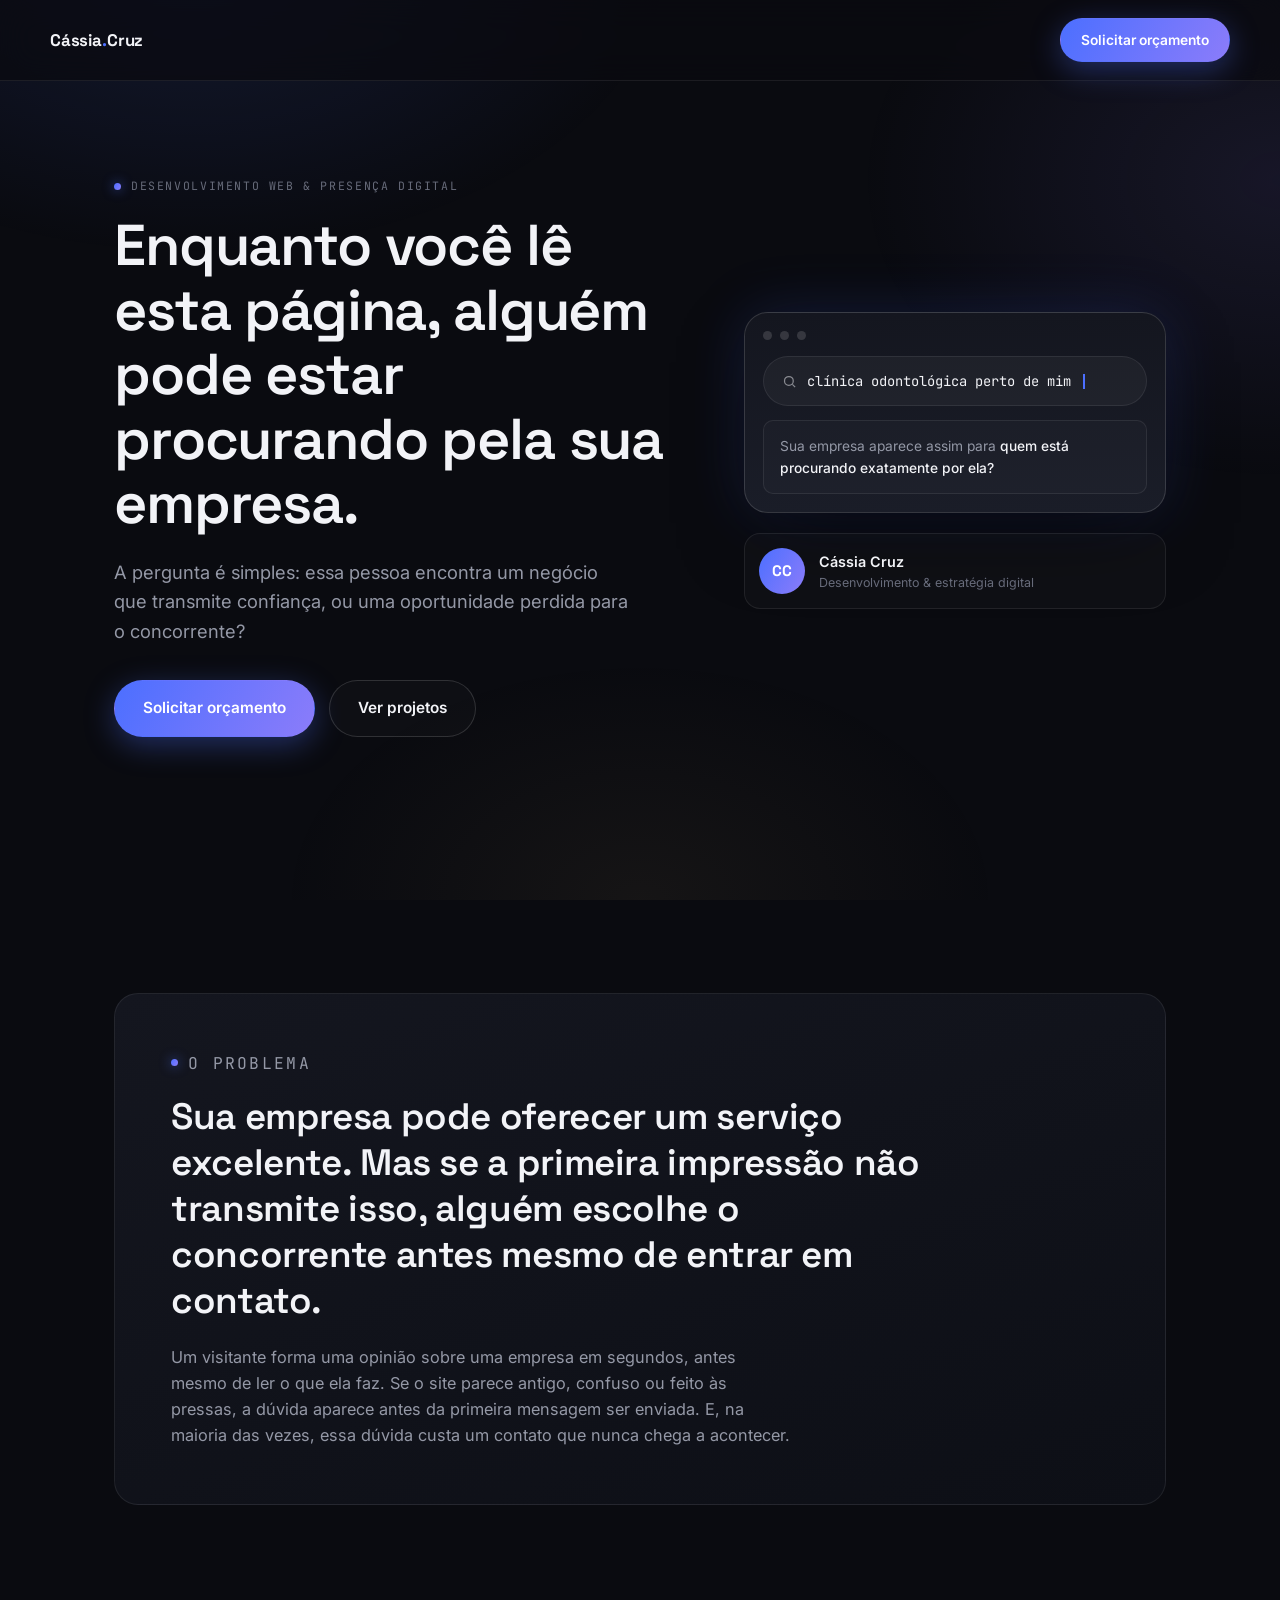
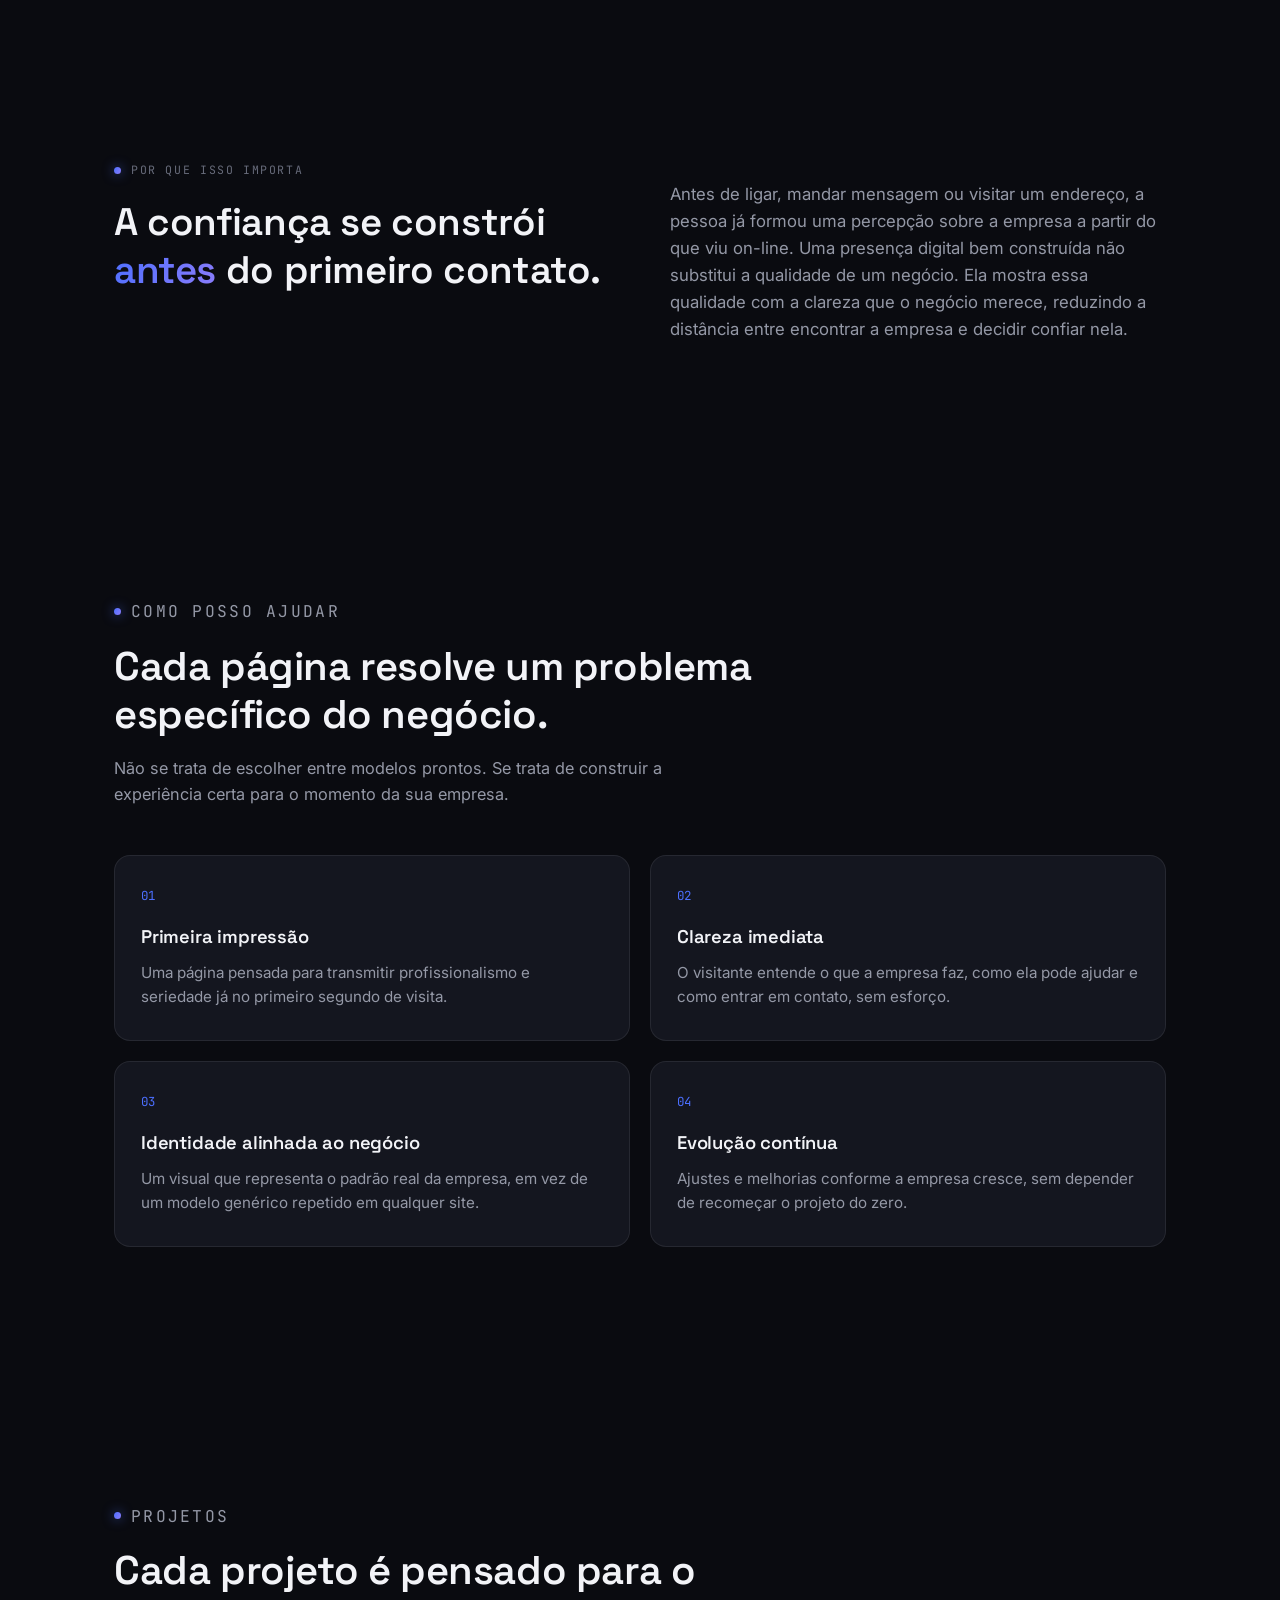
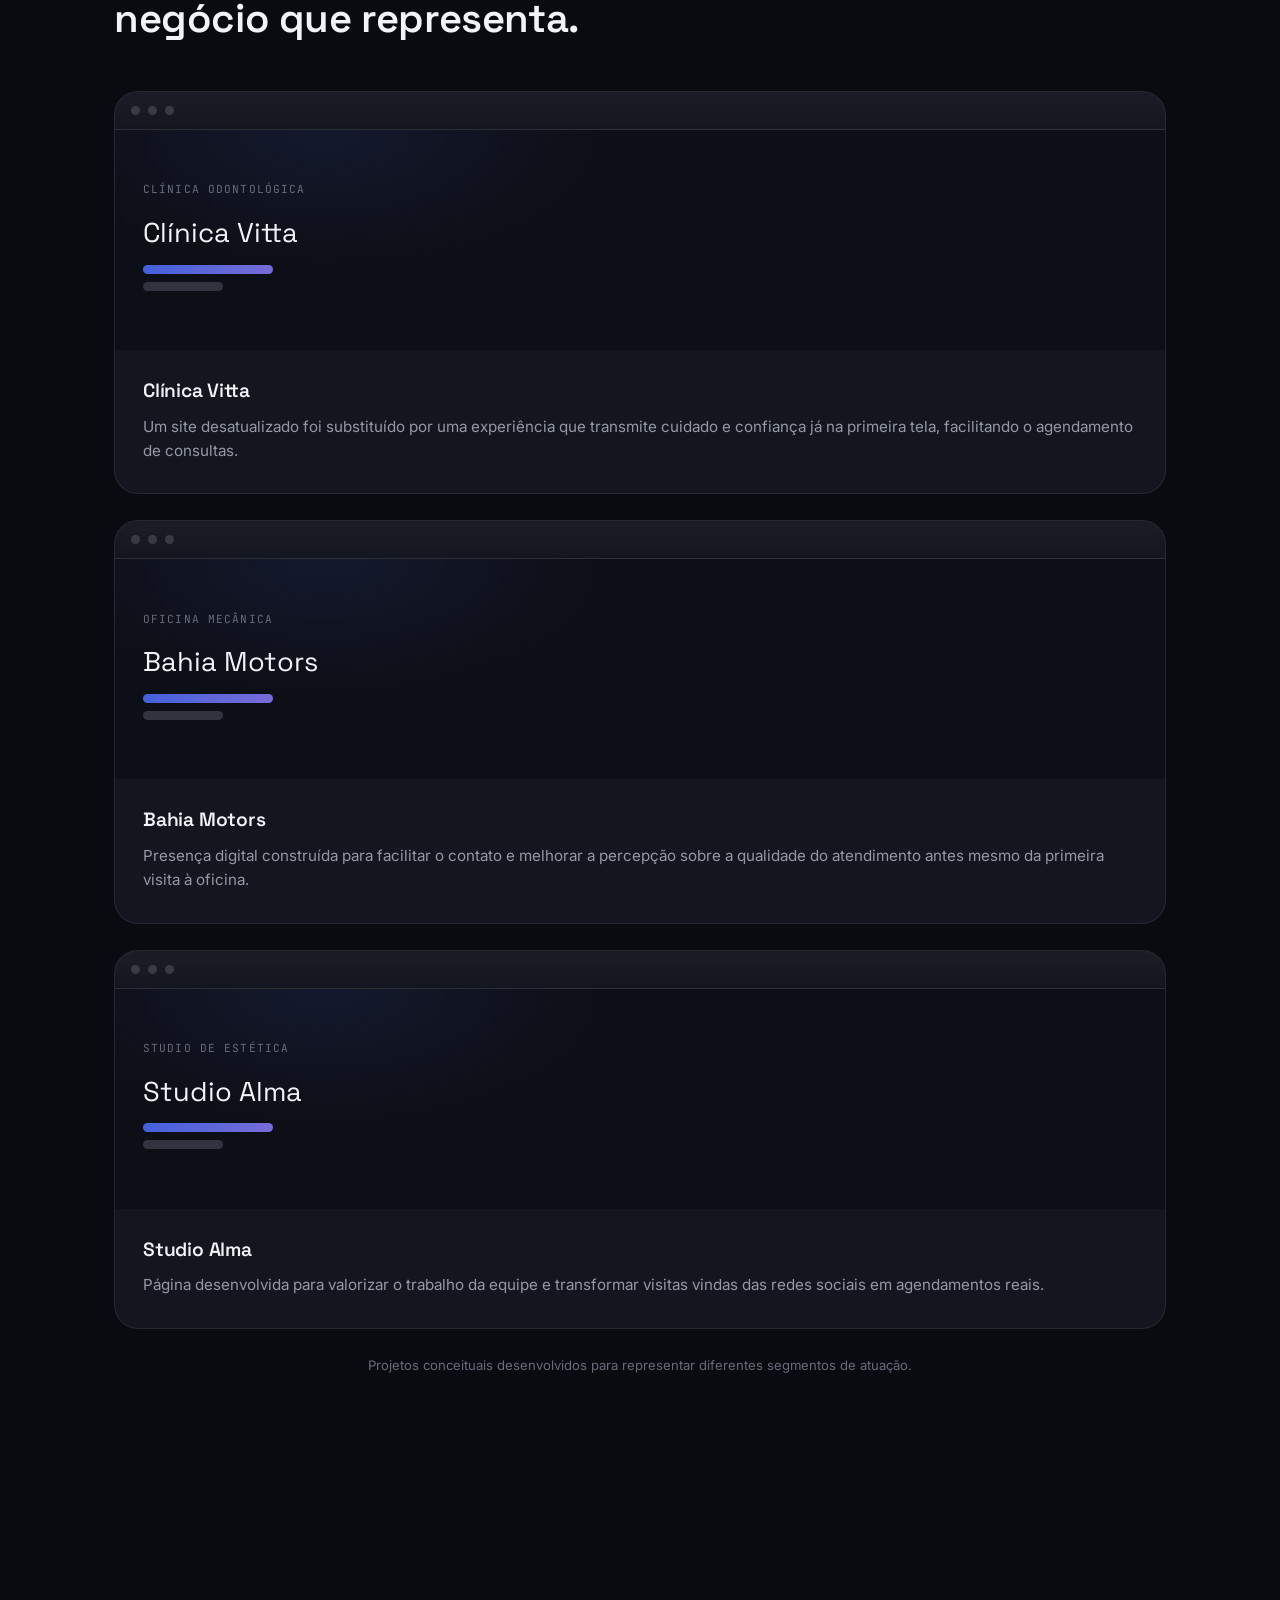
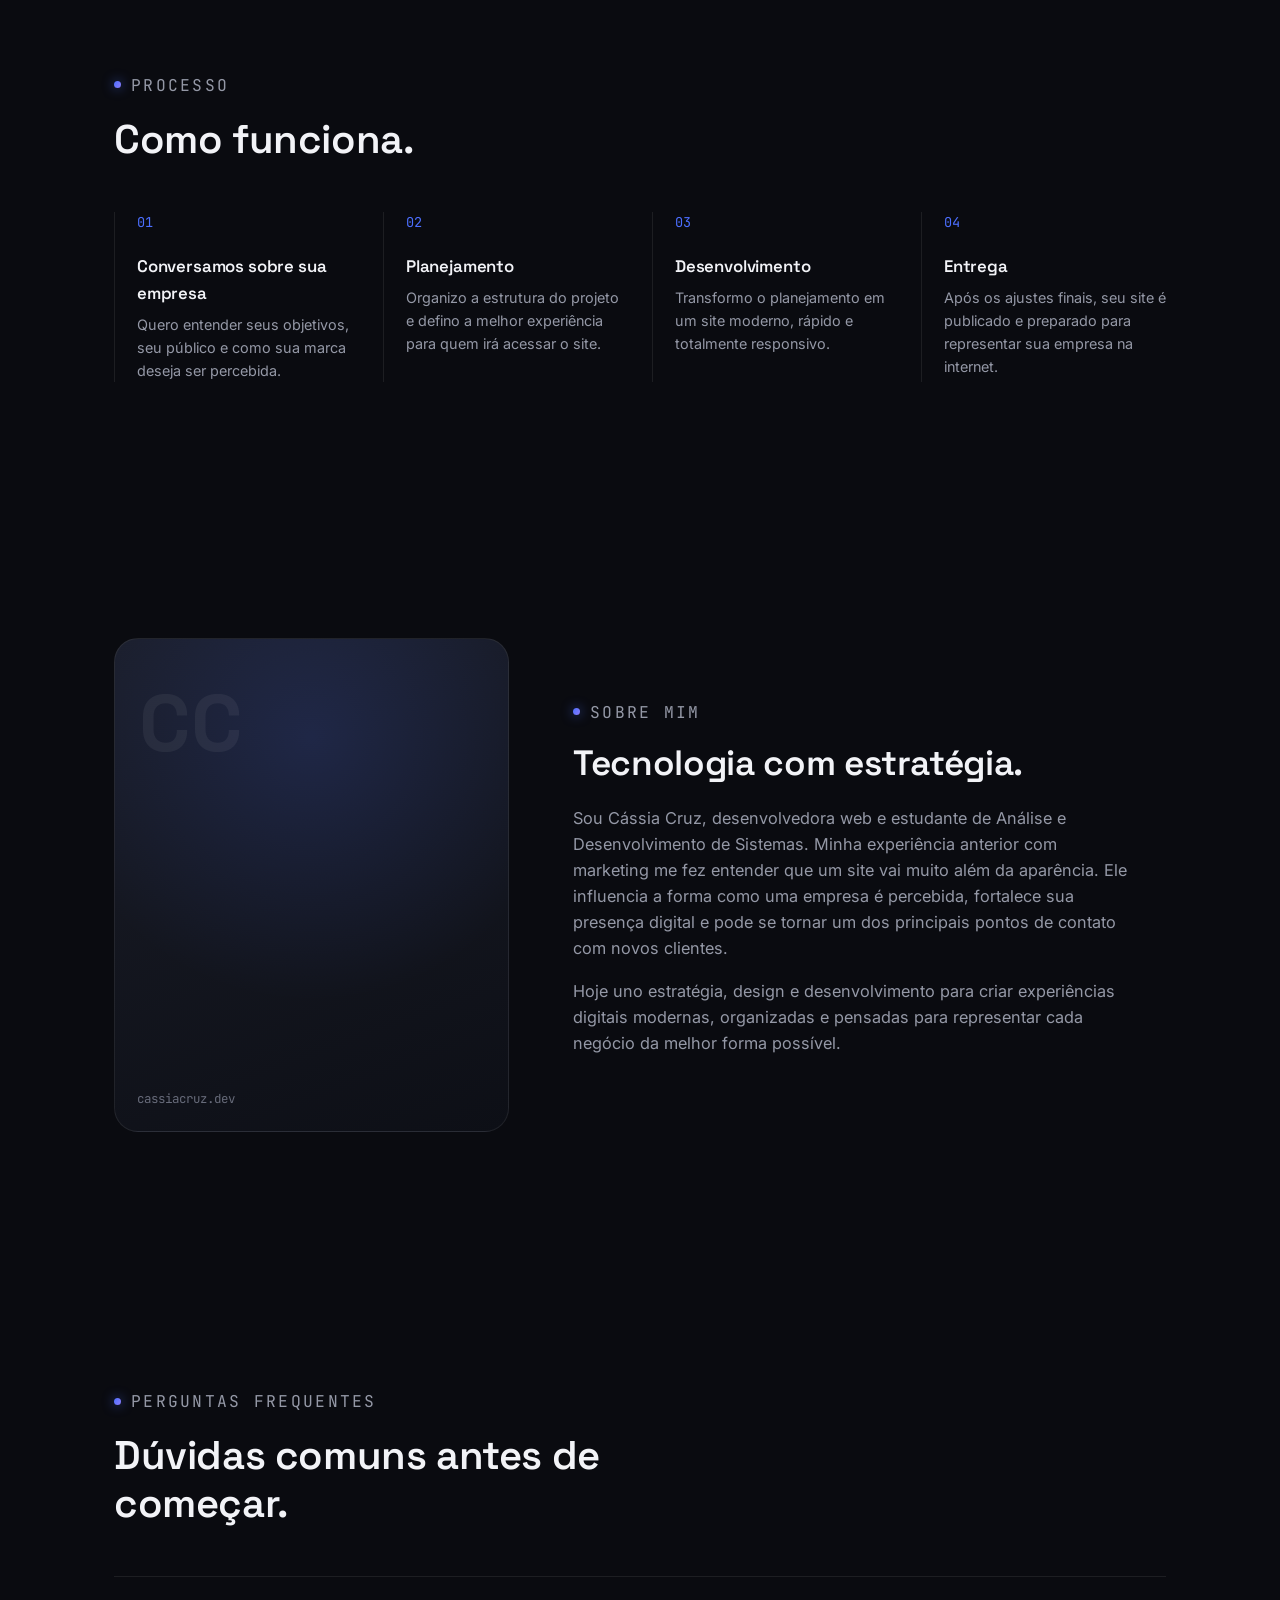
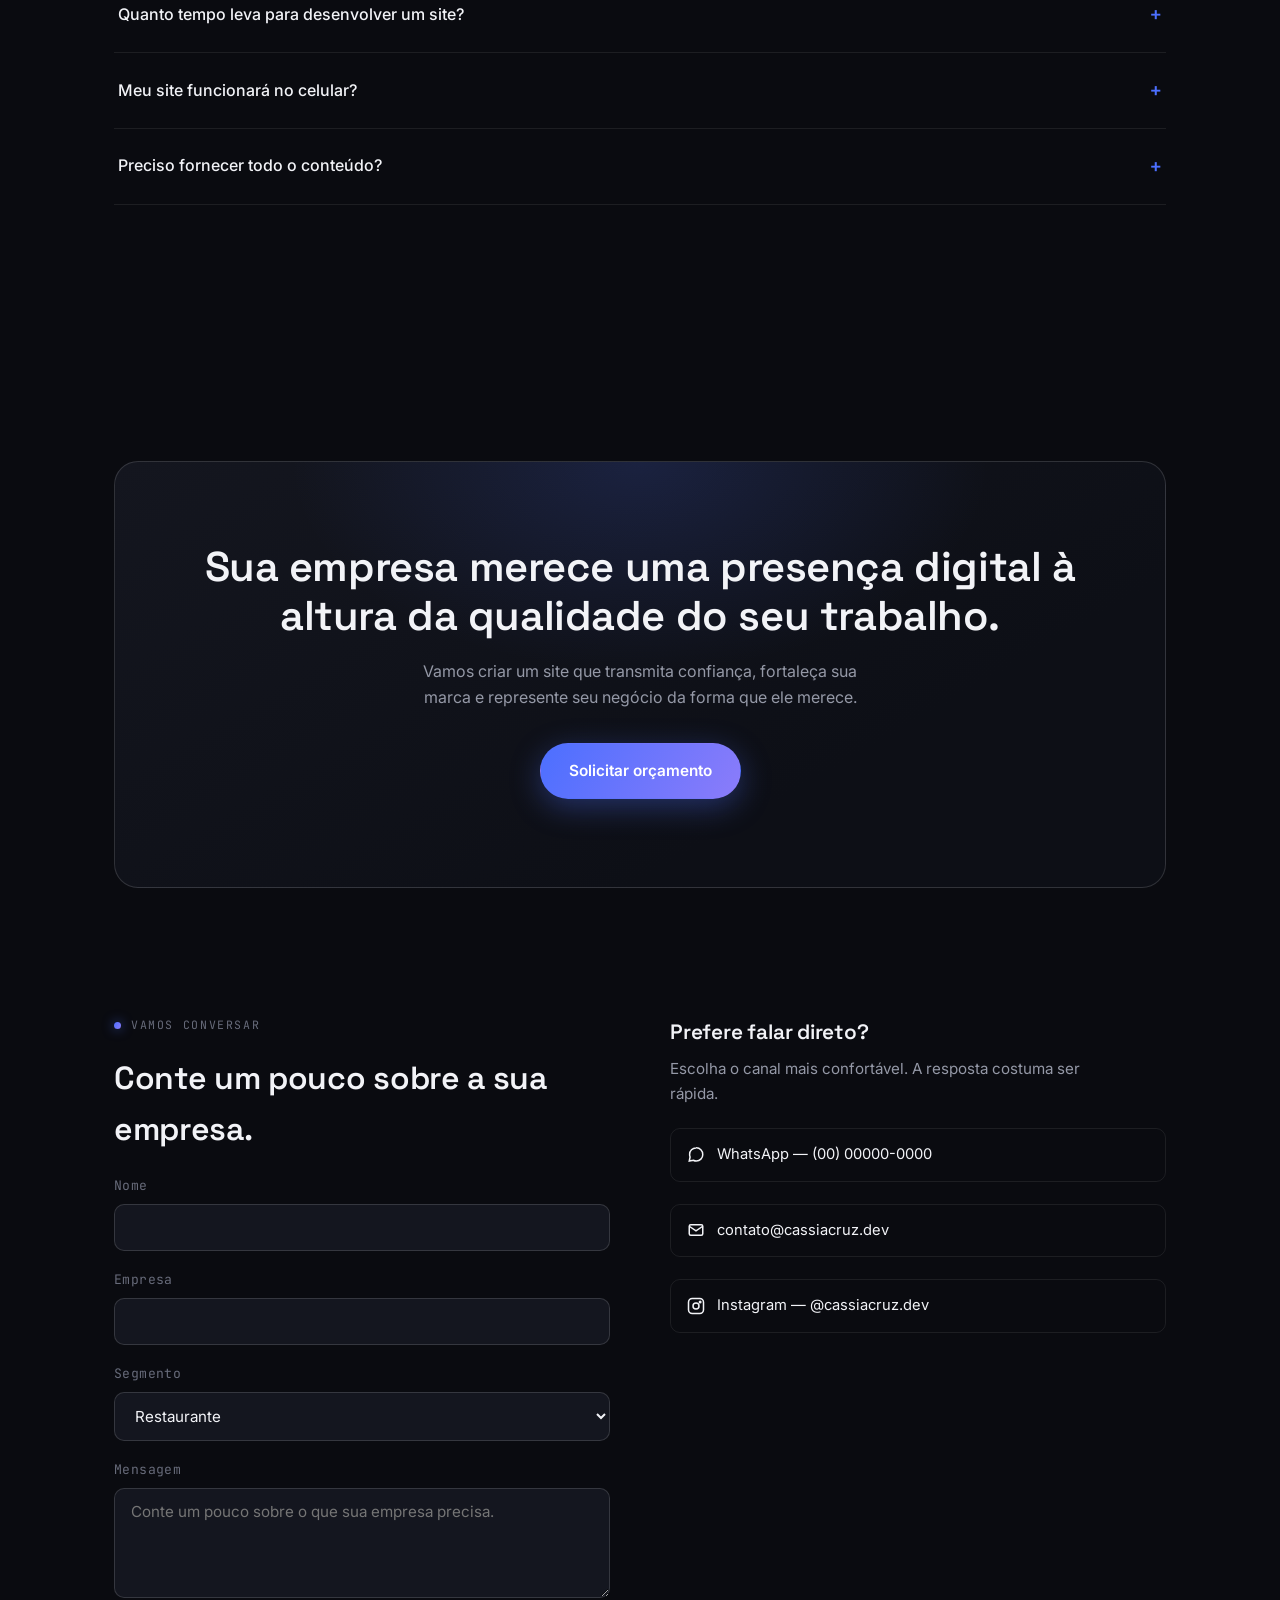
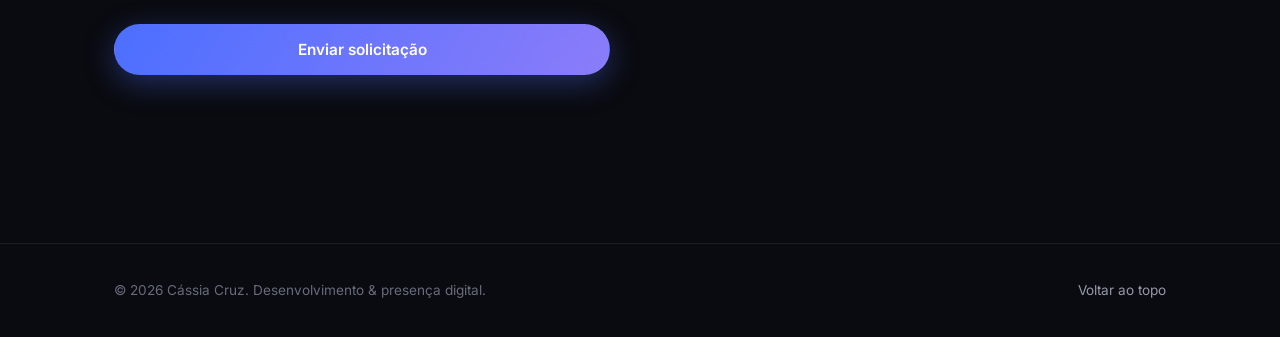
==== commit c864ac5b: "Update index.html" ====
--- a/index.html
+++ b/index.html
@@ -490,8 +490,8 @@
     <div class="wrap hero-grid">
       <div>
         <p class="eyebrow">Desenvolvimento web &amp; presença digital</p>
-        <h1>O próximo cliente da sua empresa pode estar pesquisando por ela agora.</h1>
-        <p class="hero-sub">O que ele encontra decide se essa pessoa entra em contato com você ou segue para o concorrente.</p>
+        <h1>Enquanto você lê esta página, alguém pode estar procurando pela sua empresa.</h1>
+        <p class="hero-sub">A pergunta é simples: essa pessoa encontra um negócio que transmite confiança, ou uma oportunidade perdida para o concorrente?</p>
         <div class="hero-actions">
           <a href="#contato" class="btn btn-primary">Solicitar orçamento</a>
           <a href="#projetos" class="btn btn-ghost">Ver projetos</a>
@@ -528,7 +528,7 @@
     <div class="wrap">
       <div class="problema-box reveal">
         <p class="eyebrow">O problema</p>
-        <h2>Muitas empresas sérias ainda parecem amadoras on-line.</h2>
+        <h2>Sua empresa pode oferecer um serviço excelente. Mas se a primeira impressão não transmite isso, alguém escolhe o concorrente antes mesmo de entrar em contato.</h2>
         <p>Um visitante forma uma opinião sobre uma empresa em segundos, antes mesmo de ler o que ela faz. Se o site parece antigo, confuso ou feito às pressas, a dúvida aparece antes da primeira mensagem ser enviada. E, na maioria das vezes, essa dúvida custa um contato que nunca chega a acontecer.</p>
       </div>
     </div>
@@ -644,25 +644,25 @@
   <section class="section-pad" id="processo">
     <div class="wrap">
       <div class="section-head reveal">
-        <p class="eyebrow">Como funciona o processo</p>
-        <h2>Um caminho claro, do início ao lançamento.</h2>
+        <p class="eyebrow">Processo</p>
+        <h2>Como funciona.</h2>
       </div>
       <div class="timeline">
         <div class="step reveal">
           <span class="step-num">01</span>
-          <div><h3>Conversa inicial</h3><p>Entendimento do negócio, do público e do que a empresa precisa transmitir.</p></div>
+          <div><h3>Conversamos sobre sua empresa</h3><p>Quero entender seus objetivos, seu público e como sua marca deseja ser percebida.</p></div>
         </div>
         <div class="step reveal">
           <span class="step-num">02</span>
-          <div><h3>Estratégia</h3><p>Definição da estrutura, da mensagem e das prioridades da página.</p></div>
+          <div><h3>Planejamento</h3><p>Organizo a estrutura do projeto e defino a melhor experiência para quem irá acessar o site.</p></div>
         </div>
         <div class="step reveal">
           <span class="step-num">03</span>
-          <div><h3>Design &amp; desenvolvimento</h3><p>Construção da experiência visual e técnica, com atenção a cada detalhe.</p></div>
+          <div><h3>Desenvolvimento</h3><p>Transformo o planejamento em um site moderno, rápido e totalmente responsivo.</p></div>
         </div>
         <div class="step reveal">
           <span class="step-num">04</span>
-          <div><h3>Lançamento &amp; ajustes</h3><p>Publicação, testes reais e refinamentos finais antes da entrega.</p></div>
+          <div><h3>Entrega</h3><p>Após os ajustes finais, seu site é publicado e preparado para representar sua empresa na internet.</p></div>
         </div>
       </div>
     </div>
@@ -676,10 +676,10 @@
         <span class="cap">cassiacruz.dev</span>
       </div>
       <div class="reveal">
-        <p class="eyebrow">Sobre</p>
-        <h2>Antes do código, o entendimento do negócio.</h2>
-        <p>Cada empresa se comunica de um jeito diferente com seus clientes. Antes de desenvolver qualquer página, entendo como o negócio funciona, o que ele precisa transmitir e o que faz um visitante decidir confiar nele.</p>
-        <p>Essa forma de olhar para cada projeto vem de uma vivência anterior com marketing, hoje unida ao desenvolvimento de tecnologia. O resultado é uma presença digital pensada para representar a empresa da forma como ela merece ser vista.</p>
+        <p class="eyebrow">Sobre mim</p>
+        <h2>Tecnologia com estratégia.</h2>
+        <p>Sou Cássia Cruz, desenvolvedora web e estudante de Análise e Desenvolvimento de Sistemas. Minha experiência anterior com marketing me fez entender que um site vai muito além da aparência. Ele influencia a forma como uma empresa é percebida, fortalece sua presença digital e pode se tornar um dos principais pontos de contato com novos clientes.</p>
+        <p>Hoje uno estratégia, design e desenvolvimento para criar experiências digitais modernas, organizadas e pensadas para representar cada negócio da melhor forma possível.</p>
       </div>
     </div>
   </section>
@@ -693,24 +693,16 @@
       </div>
       <div class="faq-list reveal">
         <details class="faq-item">
-          <summary>Quanto tempo leva para o site ficar pronto? <span class="plus">+</span></summary>
-          <div class="faq-a">O prazo depende do escopo do projeto. Depois da conversa inicial, é possível definir um prazo realista com base no que a empresa precisa.</div>
+          <summary>Quanto tempo leva para desenvolver um site? <span class="plus">+</span></summary>
+          <div class="faq-a">O prazo depende do tamanho e das necessidades do projeto. Após entendermos o escopo, informo um cronograma claro.</div>
         </details>
         <details class="faq-item">
-          <summary>Preciso enviar textos e imagens prontos? <span class="plus">+</span></summary>
-          <div class="faq-a">Não necessariamente. Posso ajudar a organizar o conteúdo e sugerir a melhor forma de apresentar a empresa.</div>
+          <summary>Meu site funcionará no celular? <span class="plus">+</span></summary>
+          <div class="faq-a">Sim. Todos os projetos são desenvolvidos com foco em uma excelente experiência tanto no computador quanto em dispositivos móveis.</div>
         </details>
         <details class="faq-item">
-          <summary>O site funciona bem no celular? <span class="plus">+</span></summary>
-          <div class="faq-a">Sim. Todo projeto é desenvolvido pensando primeiro na experiência mobile, já que é por onde a maioria dos visitantes chega.</div>
-        </details>
-        <details class="faq-item">
-          <summary>Vou conseguir atualizar o site sozinho depois? <span class="plus">+</span></summary>
-          <div class="faq-a">Depende do tipo de projeto. Isso é definido junto com a empresa, de acordo com o nível de autonomia desejado.</div>
-        </details>
-        <details class="faq-item">
-          <summary>Como funciona o orçamento? <span class="plus">+</span></summary>
-          <div class="faq-a">Depois de entender a necessidade da empresa em uma conversa inicial, um valor é apresentado de acordo com o escopo definido.</div>
+          <summary>Preciso fornecer todo o conteúdo? <span class="plus">+</span></summary>
+          <div class="faq-a">Podemos definir juntos a melhor estrutura. Caso necessário, também ajudo na organização dos textos e das informações.</div>
         </details>
       </div>
     </div>
@@ -720,8 +712,8 @@
   <section class="section-pad" id="cta">
     <div class="wrap">
       <div class="cta-final reveal">
-        <h2>Sua empresa merece ser vista com a seriedade que ela tem.</h2>
-        <p>Vamos conversar sobre como transformar a presença digital da sua empresa em algo à altura do trabalho que ela já faz.</p>
+        <h2>Sua empresa merece uma presença digital à altura da qualidade do seu trabalho.</h2>
+        <p>Vamos criar um site que transmita confiança, fortaleça sua marca e represente seu negócio da forma que ele merece.</p>
         <div class="hero-actions">
           <a href="#contato" class="btn btn-primary">Solicitar orçamento</a>
         </div>
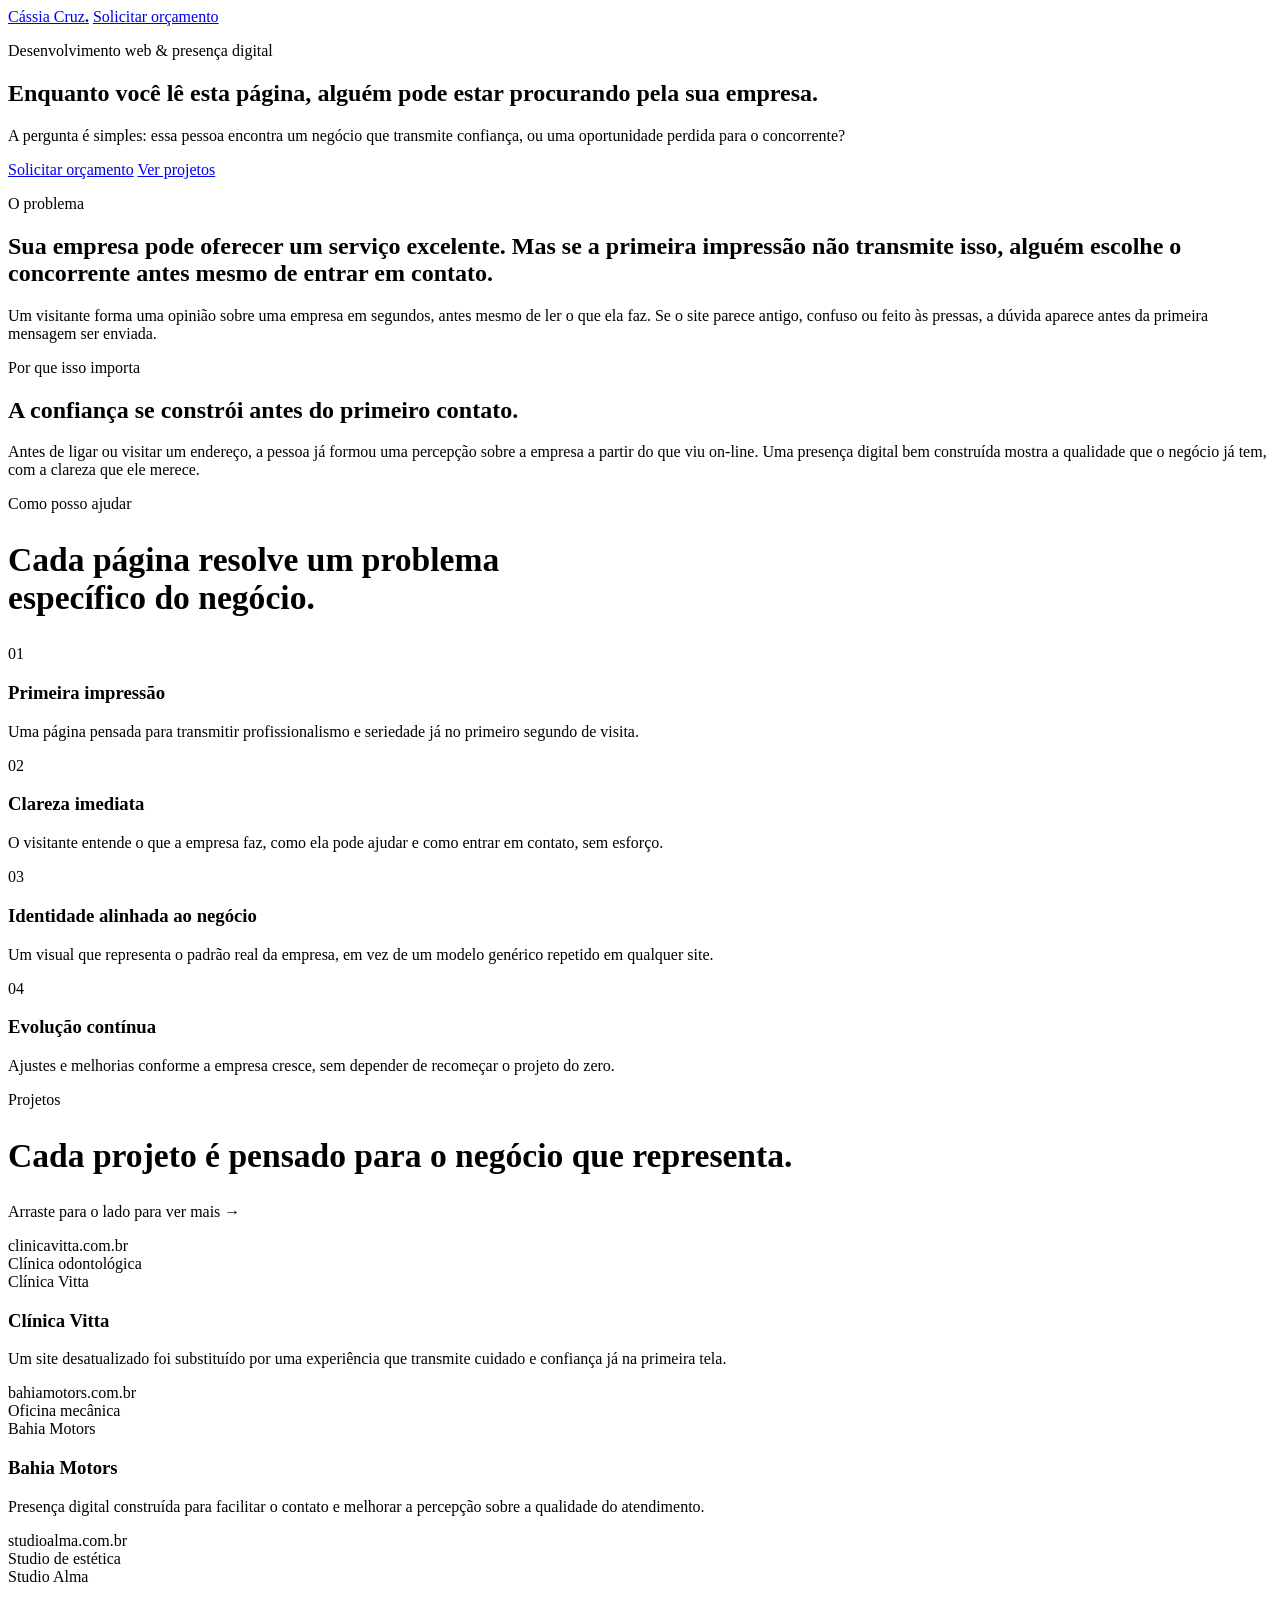
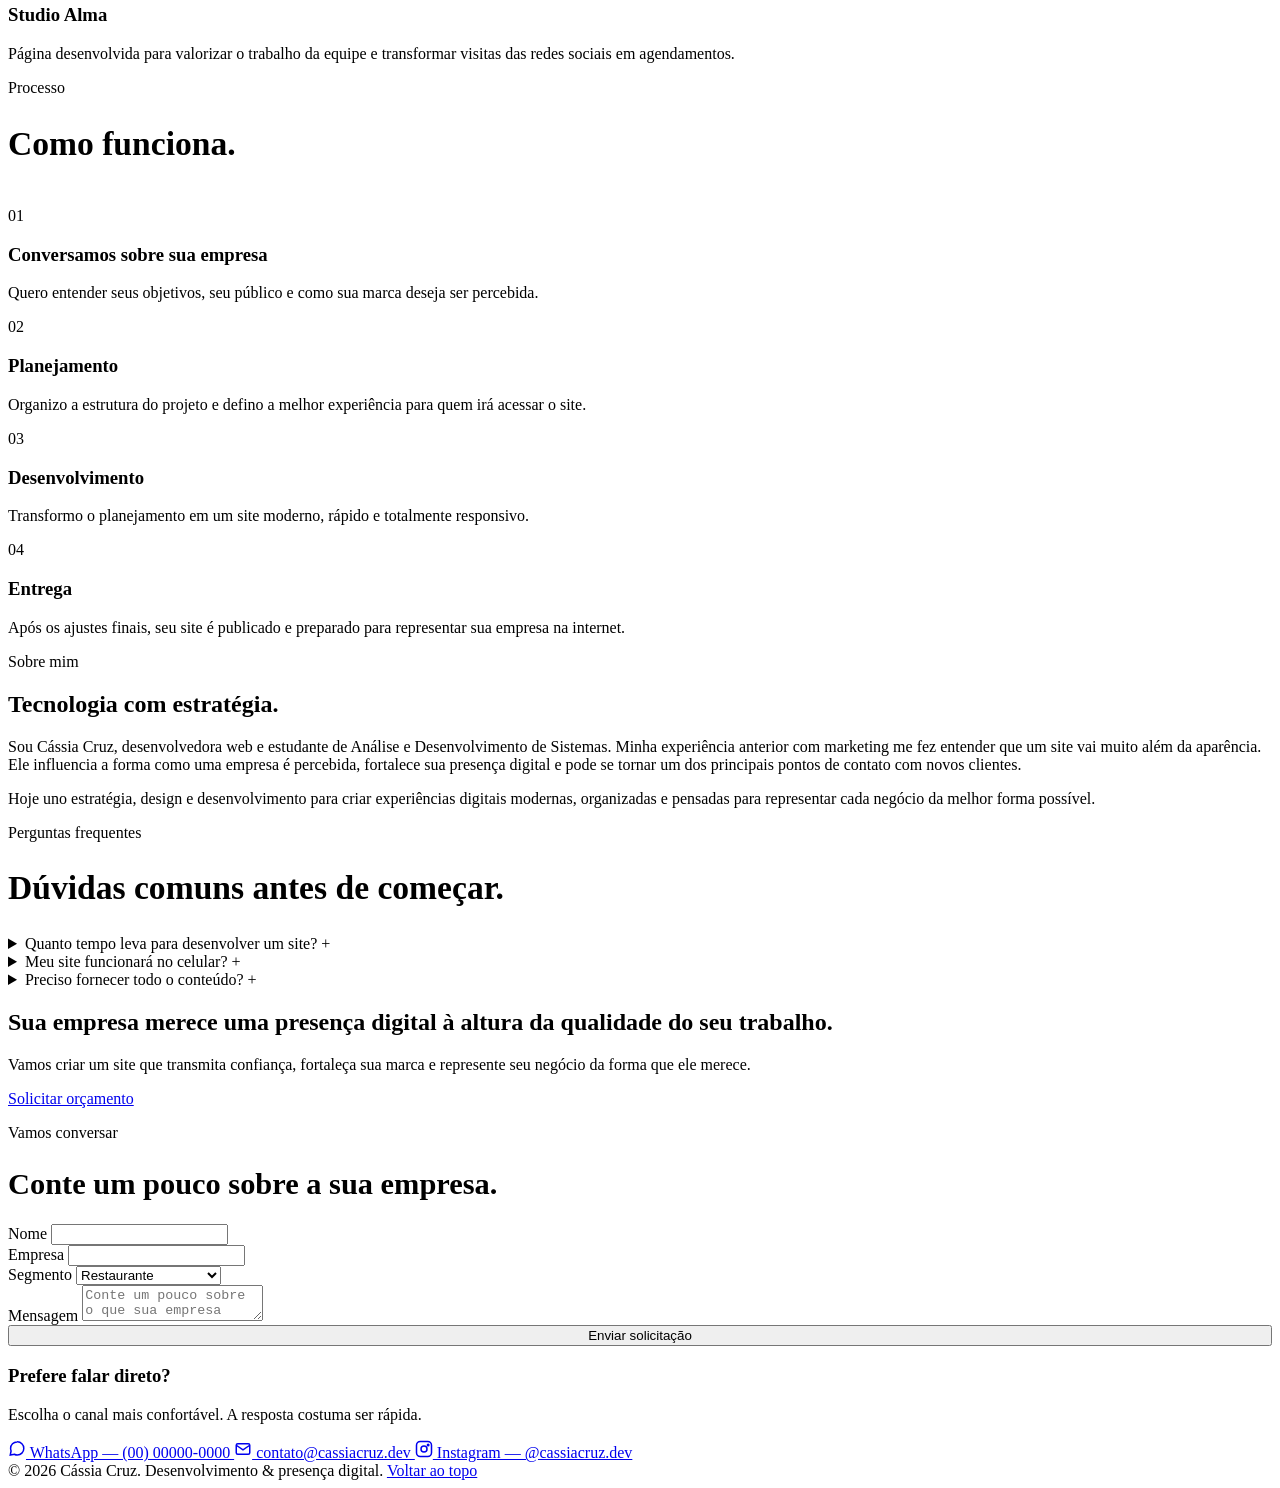
==== commit e68ea095: "up13" ====
--- a/index.html
+++ b/index.html
@@ -7,572 +7,80 @@
 <meta name="description" content="Desenvolvimento de sites e presença digital para empresas que querem transmitir confiança e profissionalismo.">
 <link rel="preconnect" href="https://fonts.googleapis.com">
 <link rel="preconnect" href="https://fonts.gstatic.com" crossorigin>
-<link href="https://fonts.googleapis.com/css2?family=Space+Grotesk:wght@500;600;700&family=Inter:wght@400;500;600&family=JetBrains+Mono:wght@400;500&display=swap" rel="stylesheet">
-<style>
-
-/* ============ TOKENS ============ */
-:root{
-  --bg: #0A0B10;
-  --bg-soft: #0D0F16;
-  --surface: #14161F;
-  --surface-2: #1A1D28;
-  --border: rgba(255,255,255,0.08);
-  --border-strong: rgba(255,255,255,0.14);
-  --text: #F2F3F7;
-  --text-muted: #9498A6;
-  --text-faint: #676B7A;
-  --blue: #4C6FFF;
-  --violet: #8B7CFA;
-  --gold: #D9B36C;
-  --gradient-cool: linear-gradient(120deg, var(--blue), var(--violet));
-  --gradient-warm: linear-gradient(120deg, var(--gold), #F0D9A8);
-  --shadow-glow: 0 0 60px rgba(76,111,255,0.18);
-  --radius-sm: 10px;
-  --radius-md: 16px;
-  --radius-lg: 24px;
-  --ff-display: 'Space Grotesk', sans-serif;
-  --ff-body: 'Inter', sans-serif;
-  --ff-mono: 'JetBrains Mono', monospace;
-  --container: 1180px;
-  --edge: 24px;
-}
-
-@media (min-width: 768px){ :root{ --edge: 48px; } }
-@media (min-width: 1100px){ :root{ --edge: 64px; } }
-
-*,*::before,*::after{ box-sizing: border-box; margin:0; padding:0; }
-
-html{ scroll-behavior: smooth; }
-
-body{
-  background: var(--bg);
-  color: var(--text);
-  font-family: var(--ff-body);
-  font-size: 16px;
-  line-height: 1.6;
-  -webkit-font-smoothing: antialiased;
-  overflow-x: hidden;
-}
-
-body::before{
-  content:"";
-  position: fixed;
-  inset: 0;
-  background:
-    radial-gradient(ellipse 800px 500px at 15% -5%, rgba(76,111,255,0.14), transparent 60%),
-    radial-gradient(ellipse 700px 500px at 100% 20%, rgba(139,124,250,0.10), transparent 60%),
-    radial-gradient(ellipse 600px 400px at 50% 100%, rgba(217,179,108,0.06), transparent 60%);
-  pointer-events: none;
-  z-index: 0;
-}
-
-img{ max-width: 100%; display:block; }
-a{ color: inherit; text-decoration: none; }
-ul{ list-style:none; }
-button{ font-family: inherit; cursor: pointer; }
-
-.wrap{
-  max-width: var(--container);
-  margin: 0 auto;
-  padding-left: var(--edge);
-  padding-right: var(--edge);
-  position: relative;
-  z-index: 1;
-}
-
-section{ position: relative; z-index: 1; }
-
-h1,h2,h3,h4{ font-family: var(--ff-display); font-weight: 600; letter-spacing: -0.01em; }
-
-.eyebrow{
-  font-family: var(--ff-mono);
-  font-size: 0.72rem;
-  letter-spacing: 0.14em;
-  text-transform: uppercase;
-  color: var(--text-faint);
-  display: flex;
-  align-items: center;
-  gap: 10px;
-  margin-bottom: 18px;
-}
-.eyebrow::before{
-  content:"";
-  width: 7px; height: 7px;
-  border-radius: 50%;
-  background: var(--gradient-cool);
-  box-shadow: 0 0 12px rgba(76,111,255,0.7);
-  flex-shrink: 0;
-}
-
-.grad-text{
-  background: var(--gradient-cool);
-  -webkit-background-clip: text;
-  background-clip: text;
-  color: transparent;
-}
-
-.section-pad{ padding: 88px 0; }
-@media (min-width: 768px){ .section-pad{ padding: 128px 0; } }
-
-.section-head{ max-width: 640px; margin-bottom: 48px; }
-.section-head h2{ font-size: clamp(1.7rem, 4.2vw, 2.5rem); line-height: 1.2; margin-bottom: 16px; }
-.section-head p{ color: var(--text-muted); font-size: 1.02rem; }
-
-/* ============ BUTTONS ============ */
-.btn{
-  display: inline-flex;
-  align-items: center;
-  justify-content: center;
-  gap: 8px;
-  padding: 15px 28px;
-  border-radius: 999px;
-  font-weight: 600;
-  font-size: 0.96rem;
-  border: 1px solid transparent;
-  transition: transform 0.25s ease, box-shadow 0.25s ease, background 0.25s ease, border-color .25s ease;
-  white-space: nowrap;
-}
-.btn-primary{
-  background: var(--gradient-cool);
-  color: #ffffff;
-  box-shadow: 0 8px 30px rgba(76,111,255,0.35);
-}
-.btn-primary:hover{ transform: translateY(-2px); box-shadow: 0 12px 36px rgba(76,111,255,0.45); }
-.btn-ghost{
-  background: rgba(255,255,255,0.02);
-  color: var(--text);
-  border-color: var(--border-strong);
-}
-.btn-ghost:hover{ background: rgba(255,255,255,0.06); transform: translateY(-2px); }
-.btn:focus-visible{ outline: 2px solid var(--blue); outline-offset: 3px; }
-
-/* ============ HEADER ============ */
-header{
-  position: sticky;
-  top: 0;
-  z-index: 50;
-  backdrop-filter: blur(16px);
-  -webkit-backdrop-filter: blur(16px);
-  background: rgba(10,11,16,0.72);
-  border-bottom: 1px solid var(--border);
-}
-.nav{
-  display: flex;
-  align-items: center;
-  justify-content: space-between;
-  padding: 18px 0;
-}
-.logo{
-  font-family: var(--ff-display);
-  font-weight: 700;
-  font-size: 1.05rem;
-  letter-spacing: -0.01em;
-}
-.logo span{ color: var(--blue); }
-.nav .btn{ padding: 10px 20px; font-size: 0.86rem; }
-
-/* ============ HERO ============ */
-.hero{ padding: 64px 0 80px; }
-@media (min-width: 1100px){ .hero{ padding: 96px 0 120px; } }
-
-.hero-grid{
-  display: grid;
-  gap: 40px;
-}
-@media (min-width: 1100px){
-  .hero-grid{ grid-template-columns: 1.15fr 0.85fr; align-items: center; gap: 60px; }
-}
-
-.hero h1{
-  font-size: clamp(2.1rem, 6.4vw, 3.6rem);
-  line-height: 1.12;
-  letter-spacing: -0.02em;
-  margin-bottom: 22px;
-}
-.hero-sub{
-  color: var(--text-muted);
-  font-size: clamp(1rem, 2.4vw, 1.15rem);
-  max-width: 520px;
-  margin-bottom: 34px;
-}
-.hero-actions{ display: flex; flex-wrap: wrap; gap: 14px; margin-bottom: 8px; }
-
-.hero-visual{ position: relative; }
-
-/* search mock — signature element */
-.search-mock{
-  background: linear-gradient(180deg, var(--surface), var(--surface-2));
-  border: 1px solid var(--border-strong);
-  border-radius: var(--radius-lg);
-  padding: 18px;
-  box-shadow: 0 30px 80px -20px rgba(0,0,0,0.6), var(--shadow-glow);
-}
-.search-chrome{ display:flex; align-items:center; gap: 8px; margin-bottom: 16px; }
-.search-dot{ width: 9px; height: 9px; border-radius: 50%; background: rgba(255,255,255,0.14); }
-.search-bar{
-  display: flex;
-  align-items: center;
-  gap: 10px;
-  background: rgba(255,255,255,0.04);
-  border: 1px solid var(--border);
-  border-radius: 999px;
-  padding: 13px 18px;
-  font-family: var(--ff-mono);
-  font-size: 0.86rem;
-  color: var(--text);
-  min-height: 46px;
-}
-.search-bar svg{ flex-shrink: 0; opacity: 0.5; }
-.search-cursor{
-  display: inline-block;
-  width: 2px; height: 15px;
-  background: var(--blue);
-  margin-left: 2px;
-  animation: blink 1s steps(1) infinite;
-  vertical-align: middle;
-}
-@keyframes blink{ 50%{ opacity: 0; } }
-
-.search-result{
-  margin-top: 14px;
-  padding: 14px 16px;
-  border-radius: var(--radius-sm);
-  border: 1px solid var(--border);
-  background: rgba(255,255,255,0.02);
-  opacity: 0;
-  transform: translateY(6px);
-  transition: opacity 0.5s ease, transform 0.5s ease;
-  font-size: 0.86rem;
-  color: var(--text-muted);
-}
-.search-result.show{ opacity: 1; transform: translateY(0); }
-.search-result strong{ color: var(--text); font-weight: 500; }
-
-.portrait-card{
-  margin-top: 20px;
-  display: flex;
-  align-items: center;
-  gap: 14px;
-  padding: 14px;
-  border: 1px solid var(--border);
-  border-radius: var(--radius-md);
-  background: rgba(255,255,255,0.02);
-}
-.portrait-avatar{
-  width: 46px; height: 46px;
-  border-radius: 50%;
-  background: var(--gradient-cool);
-  flex-shrink: 0;
-  display:flex; align-items:center; justify-content:center;
-  font-family: var(--ff-display); font-weight: 700; font-size: 0.95rem; color:#fff;
-}
-.portrait-card .name{ font-size: 0.9rem; font-weight: 600; }
-.portrait-card .role{ font-size: 0.78rem; color: var(--text-faint); }
-
-/* ============ REVEAL ============ */
-.reveal{ opacity: 0; transform: translateY(22px); transition: opacity 0.7s ease, transform 0.7s ease; }
-.reveal.is-visible{ opacity: 1; transform: translateY(0); }
-@media (prefers-reduced-motion: reduce){
-  .reveal{ opacity:1; transform:none; transition:none; }
-  .search-cursor{ animation:none; }
-}
-
-/* ============ PROBLEMA ============ */
-.problema-box{
-  border: 1px solid var(--border);
-  border-radius: var(--radius-lg);
-  background: linear-gradient(160deg, var(--surface), var(--bg-soft));
-  padding: 40px 28px;
-}
-@media (min-width: 768px){ .problema-box{ padding: 56px; } }
-.problema-box h2{ font-size: clamp(1.6rem, 4vw, 2.3rem); line-height: 1.25; max-width: 780px; margin-bottom: 20px; }
-.problema-box p{ color: var(--text-muted); max-width: 620px; font-size: 1.02rem; }
-
-/* ============ IMPORTANCIA ============ */
-.importancia{ display: grid; gap: 40px; }
-@media (min-width: 1000px){ .importancia{ grid-template-columns: 1fr 1fr; gap: 60px; align-items: start; } }
-.importancia h2{ font-size: clamp(1.7rem, 4vw, 2.4rem); line-height: 1.25; }
-.importancia .lead{ font-size: 1.05rem; color: var(--text-muted); margin-top: 20px; }
-
-/* ============ SERVICOS ============ */
-.cards-grid{ display: grid; gap: 20px; grid-template-columns: 1fr; }
-@media (min-width: 700px){ .cards-grid{ grid-template-columns: 1fr 1fr; } }
-
-.card{
-  border: 1px solid var(--border);
-  border-radius: var(--radius-md);
-  background: var(--surface);
-  padding: 30px 26px;
-  transition: border-color .3s ease, transform .3s ease, background .3s ease;
-}
-.card:hover{ border-color: var(--border-strong); transform: translateY(-4px); background: var(--surface-2); }
-.card .num{ font-family: var(--ff-mono); font-size: 0.78rem; color: var(--blue); margin-bottom: 16px; display:block; }
-.card h3{ font-size: 1.15rem; margin-bottom: 10px; }
-.card p{ color: var(--text-muted); font-size: 0.95rem; }
-
-/* ============ PROJETOS ============ */
-.project{
-  border: 1px solid var(--border);
-  border-radius: var(--radius-lg);
-  overflow: hidden;
-  background: var(--surface);
-  margin-bottom: 26px;
-}
-.project-frame{
-  padding: 14px 16px;
-  background: linear-gradient(180deg, rgba(255,255,255,0.03), transparent);
-  border-bottom: 1px solid var(--border);
-  display:flex; align-items:center; gap:8px;
-}
-.project-mock{
-  padding: 44px 28px;
-  background:
-    radial-gradient(ellipse 400px 200px at 20% 0%, rgba(76,111,255,0.10), transparent 70%),
-    var(--bg-soft);
-  min-height: 220px;
-  display: flex;
-  flex-direction: column;
-  justify-content: center;
-}
-.project-mock .tag{ font-family: var(--ff-mono); font-size: 0.7rem; letter-spacing: 0.1em; text-transform: uppercase; color: var(--text-faint); margin-bottom: 12px; }
-.project-mock .title{ font-family: var(--ff-display); font-size: clamp(1.3rem,3.4vw,1.7rem); margin-bottom: 10px; }
-.project-mock .bar{ width: 130px; height: 9px; border-radius: 5px; background: var(--gradient-cool); opacity:0.85; margin-bottom: 8px;}
-.project-mock .bar.short{ width: 80px; opacity: 0.4; background: var(--text-faint); }
-.project-body{ padding: 26px 28px 30px; }
-.project-body h3{ font-size: 1.2rem; margin-bottom: 8px; }
-.project-body p{ color: var(--text-muted); font-size: 0.95rem; }
-.project-note{
-  font-size: 0.82rem; color: var(--text-faint); margin-top: 8px; margin-bottom: 40px; text-align:center;
-}
-
-/* ============ PROCESSO ============ */
-.timeline{ display: grid; gap: 0; grid-template-columns: 1fr; }
-@media (min-width: 900px){ .timeline{ grid-template-columns: repeat(4, 1fr); gap: 24px; } }
-
-.step{
-  padding: 26px 0;
-  border-top: 1px solid var(--border);
-  display: flex;
-  gap: 20px;
-  align-items: flex-start;
-}
-@media (min-width: 900px){
-  .step{ flex-direction: column; border-top: none; border-left: 1px solid var(--border); padding: 0 0 0 22px; }
-}
-.step .step-num{ font-family: var(--ff-mono); font-size: 0.85rem; color: var(--blue); flex-shrink:0; width: 32px; }
-.step h3{ font-size: 1.05rem; margin-bottom: 6px; }
-.step p{ color: var(--text-muted); font-size: 0.9rem; }
-
-/* ============ SOBRE ============ */
-.sobre{ display: grid; gap: 40px; align-items: center; }
-@media (min-width: 900px){ .sobre{ grid-template-columns: 0.8fr 1.2fr; gap: 64px; } }
-.sobre-portrait{
-  aspect-ratio: 4/5;
-  border-radius: var(--radius-lg);
-  background: linear-gradient(160deg, var(--surface-2), var(--bg-soft));
-  border: 1px solid var(--border);
-  position: relative;
-  overflow: hidden;
-  display:flex; align-items:flex-end;
-}
-.sobre-portrait::before{
-  content:"";
-  position:absolute; inset:0;
-  background: radial-gradient(circle at 50% 20%, rgba(76,111,255,0.16), transparent 60%);
-}
-.sobre-portrait .initials{
-  font-family: var(--ff-display); font-weight:700; font-size: 5rem; color: rgba(255,255,255,0.06);
-  position: absolute; top: 20px; left: 24px;
-}
-.sobre-portrait .cap{
-  position: relative; z-index:1; padding: 22px; font-family: var(--ff-mono); font-size: 0.78rem; color: var(--text-faint);
-}
-.sobre h2{ font-size: clamp(1.6rem,3.8vw,2.2rem); margin-bottom: 20px; line-height: 1.25; }
-.sobre p{ color: var(--text-muted); font-size: 1.02rem; margin-bottom: 16px; max-width: 560px; }
-
-/* ============ FAQ ============ */
-.faq-list{ border-top: 1px solid var(--border); }
-.faq-item{ border-bottom: 1px solid var(--border); }
-.faq-item summary{
-  list-style: none;
-  padding: 22px 4px;
-  display: flex;
-  align-items: center;
-  justify-content: space-between;
-  gap: 20px;
-  font-weight: 500;
-  font-size: 1rem;
-}
-.faq-item summary::-webkit-details-marker{ display:none; }
-.faq-item summary .plus{
-  font-family: var(--ff-mono); color: var(--blue); font-size: 1.2rem; flex-shrink:0; transition: transform 0.3s ease;
-}
-.faq-item[open] summary .plus{ transform: rotate(45deg); }
-.faq-item .faq-a{ padding: 0 4px 22px; color: var(--text-muted); font-size: 0.95rem; max-width: 620px; }
-
-/* ============ CTA FINAL ============ */
-.cta-final{
-  border-radius: var(--radius-lg);
-  border: 1px solid var(--border-strong);
-  background: linear-gradient(150deg, var(--surface), var(--bg-soft) 70%);
-  padding: 56px 28px;
-  text-align: center;
-  position: relative;
-  overflow: hidden;
-}
-@media (min-width: 768px){ .cta-final{ padding: 80px 40px; } }
-.cta-final::before{
-  content:"";
-  position:absolute; inset:0;
-  background: radial-gradient(ellipse 500px 300px at 50% 0%, rgba(76,111,255,0.16), transparent 70%);
-}
-.cta-final h2{ font-size: clamp(1.7rem,4.4vw,2.6rem); line-height: 1.2; margin-bottom: 18px; position:relative; z-index:1; }
-.cta-final p{ color: var(--text-muted); max-width: 480px; margin: 0 auto 32px; position: relative; z-index:1; }
-.cta-final .hero-actions{ justify-content: center; position: relative; z-index:1; }
-
-/* ============ CONTATO / FOOTER ============ */
-.contato{ padding-top: 0; }
-.contato-grid{ display: grid; gap: 40px; }
-@media (min-width: 900px){ .contato-grid{ grid-template-columns: 1fr 1fr; gap: 60px; } }
-.field{ margin-bottom: 18px; }
-.field label{ display:block; font-size: 0.82rem; color: var(--text-faint); margin-bottom: 8px; font-family: var(--ff-mono); letter-spacing: 0.03em; }
-.field input, .field select, .field textarea{
-  width: 100%;
-  background: var(--surface);
-  border: 1px solid var(--border-strong);
-  border-radius: var(--radius-sm);
-  padding: 13px 16px;
-  color: var(--text);
-  font-family: var(--ff-body);
-  font-size: 0.95rem;
-  transition: border-color 0.25s ease;
-}
-.field input:focus, .field select:focus, .field textarea:focus{ outline: none; border-color: var(--blue); }
-.field textarea{ resize: vertical; min-height: 110px; }
-.contact-info{ display:flex; flex-direction:column; gap: 22px; }
-.contact-info h3{ font-size: 1.3rem; margin-bottom: 8px; }
-.contact-info p{ color: var(--text-muted); font-size: 0.95rem; max-width: 420px; }
-.contact-link{
-  display:flex; align-items:center; gap: 12px;
-  padding: 14px 16px;
-  border: 1px solid var(--border);
-  border-radius: var(--radius-sm);
-  font-size: 0.92rem;
-  transition: border-color .25s ease, background .25s ease;
-}
-.contact-link:hover{ border-color: var(--border-strong); background: rgba(255,255,255,0.03); }
-
-footer{
-  border-top: 1px solid var(--border);
-  padding: 36px 0;
-  margin-top: 40px;
-}
-.footer-row{ display:flex; flex-direction: column; gap: 14px; align-items: flex-start; justify-content: space-between; font-size: 0.85rem; color: var(--text-faint); }
-@media (min-width: 700px){ .footer-row{ flex-direction: row; align-items:center; } }
-.footer-row a{ color: var(--text-muted); }
-.footer-row a:hover{ color: var(--text); }
-
-</style>
+<link href="https://fonts.googleapis.com/css2?family=Bricolage+Grotesque:opsz,wght@12..96,400..800&family=Inter:wght@400;500;600;700&display=swap" rel="stylesheet">
+<link rel="stylesheet" href="style.css">
 </head>
 <body>
 
 <header>
   <div class="wrap nav">
-    <a href="#hero" class="logo">Cássia<span>.</span>Cruz</a>
-    <a href="#contato" class="btn btn-primary">Solicitar orçamento</a>
+    <a href="#hero" class="logo">Cássia Cruz<b>.</b></a>
+    <a href="#contato" class="btn btn-fill">Solicitar orçamento</a>
   </div>
 </header>
 
 <main>
 
-  <!-- HERO -->
-  <section id="hero" class="hero">
-    <div class="wrap hero-grid">
-      <div>
-        <p class="eyebrow">Desenvolvimento web &amp; presença digital</p>
-        <h1>Enquanto você lê esta página, alguém pode estar procurando pela sua empresa.</h1>
-        <p class="hero-sub">A pergunta é simples: essa pessoa encontra um negócio que transmite confiança, ou uma oportunidade perdida para o concorrente?</p>
-        <div class="hero-actions">
-          <a href="#contato" class="btn btn-primary">Solicitar orçamento</a>
-          <a href="#projetos" class="btn btn-ghost">Ver projetos</a>
-        </div>
-      </div>
-
-      <div class="hero-visual">
-        <div class="search-mock" aria-hidden="true">
-          <div class="search-chrome">
-            <span class="search-dot"></span><span class="search-dot"></span><span class="search-dot"></span>
-          </div>
-          <div class="search-bar">
-            <svg width="15" height="15" viewBox="0 0 24 24" fill="none" stroke="currentColor" stroke-width="2"><circle cx="11" cy="11" r="7"/><line x1="21" y1="21" x2="16.6" y2="16.6"/></svg>
-            <span id="typeTarget"></span><span class="search-cursor"></span>
-          </div>
-          <div class="search-result" id="searchResult">
-            Sua empresa aparece assim para <strong>quem está procurando exatamente por ela?</strong>
-          </div>
-        </div>
-
-        <div class="portrait-card">
-          <div class="portrait-avatar">CC</div>
-          <div>
-            <div class="name">Cássia Cruz</div>
-            <div class="role">Desenvolvimento &amp; estratégia digital</div>
-          </div>
-        </div>
-      </div>
-    </div>
-  </section>
-
-  <!-- PROBLEMA -->
-  <section class="section-pad" id="problema">
-    <div class="wrap">
-      <div class="problema-box reveal">
+  <!-- HERO — escuro, o momento digital -->
+  <section id="hero" class="tone-dark hero">
+    <div class="wrap hero-inner">
+      <p class="eyebrow">Desenvolvimento web &amp; presença digital</p>
+      <h1>Enquanto você lê esta página, <span class="sweep">alguém pode estar procurando pela sua empresa</span>.</h1>
+      <p class="hero-sub">A pergunta é simples: essa pessoa encontra um negócio que transmite confiança, ou uma oportunidade perdida para o concorrente?</p>
+      <div class="hero-actions">
+        <a href="#contato" class="btn btn-fill">Solicitar orçamento</a>
+        <a href="#projetos" class="btn btn-line">Ver projetos</a>
+      </div>
+    </div>
+  </section>
+
+  <!-- PROBLEMA — claro -->
+  <section class="tone-light pad" id="problema">
+    <div class="wrap">
+      <div class="problema-panel reveal">
         <p class="eyebrow">O problema</p>
         <h2>Sua empresa pode oferecer um serviço excelente. Mas se a primeira impressão não transmite isso, alguém escolhe o concorrente antes mesmo de entrar em contato.</h2>
-        <p>Um visitante forma uma opinião sobre uma empresa em segundos, antes mesmo de ler o que ela faz. Se o site parece antigo, confuso ou feito às pressas, a dúvida aparece antes da primeira mensagem ser enviada. E, na maioria das vezes, essa dúvida custa um contato que nunca chega a acontecer.</p>
-      </div>
-    </div>
-  </section>
-
-  <!-- IMPORTANCIA -->
-  <section class="section-pad" id="importancia">
-    <div class="wrap importancia">
+        <p>Um visitante forma uma opinião sobre uma empresa em segundos, antes mesmo de ler o que ela faz. Se o site parece antigo, confuso ou feito às pressas, a dúvida aparece antes da primeira mensagem ser enviada.</p>
+      </div>
+    </div>
+  </section>
+
+  <!-- IMPORTÂNCIA — claro -->
+  <section class="tone-light pad" id="importancia">
+    <div class="wrap imp-grid">
       <div class="reveal">
         <p class="eyebrow">Por que isso importa</p>
-        <h2>A confiança se constrói <span class="grad-text">antes</span> do primeiro contato.</h2>
-      </div>
-      <div class="reveal">
-        <p class="lead">Antes de ligar, mandar mensagem ou visitar um endereço, a pessoa já formou uma percepção sobre a empresa a partir do que viu on-line. Uma presença digital bem construída não substitui a qualidade de um negócio. Ela mostra essa qualidade com a clareza que o negócio merece, reduzindo a distância entre encontrar a empresa e decidir confiar nela.</p>
-      </div>
-    </div>
-  </section>
-
-  <!-- SERVICOS -->
-  <section class="section-pad" id="servicos">
-    <div class="wrap">
-      <div class="section-head reveal">
+        <h2>A confiança se constrói antes do primeiro contato.</h2>
+      </div>
+      <p class="imp-lead reveal">Antes de ligar ou visitar um endereço, a pessoa já formou uma percepção sobre a empresa a partir do que viu on-line. <span class="mark">Uma presença digital bem construída mostra a qualidade que o negócio já tem</span>, com a clareza que ele merece.</p>
+    </div>
+  </section>
+
+  <!-- SERVIÇOS — claro, lista editorial -->
+  <section class="tone-light pad" id="servicos">
+    <div class="wrap">
+      <div class="reveal" style="margin-bottom: 8px;">
         <p class="eyebrow">Como posso ajudar</p>
-        <h2>Cada página resolve um problema específico do negócio.</h2>
-        <p>Não se trata de escolher entre modelos prontos. Se trata de construir a experiência certa para o momento da sua empresa.</p>
-      </div>
-      <div class="cards-grid">
-        <div class="card reveal">
-          <span class="num">01</span>
+        <h2 style="font-size:clamp(1.5rem,3.6vw,2.1rem); max-width:580px;">Cada página resolve um problema específico do negócio.</h2>
+      </div>
+      <div>
+        <div class="svc-row reveal">
+          <span class="svc-num">01</span>
           <h3>Primeira impressão</h3>
           <p>Uma página pensada para transmitir profissionalismo e seriedade já no primeiro segundo de visita.</p>
         </div>
-        <div class="card reveal">
-          <span class="num">02</span>
+        <div class="svc-row reveal">
+          <span class="svc-num">02</span>
           <h3>Clareza imediata</h3>
           <p>O visitante entende o que a empresa faz, como ela pode ajudar e como entrar em contato, sem esforço.</p>
         </div>
-        <div class="card reveal">
-          <span class="num">03</span>
+        <div class="svc-row reveal">
+          <span class="svc-num">03</span>
           <h3>Identidade alinhada ao negócio</h3>
           <p>Um visual que representa o padrão real da empresa, em vez de um modelo genérico repetido em qualquer site.</p>
         </div>
-        <div class="card reveal">
-          <span class="num">04</span>
+        <div class="svc-row reveal">
+          <span class="svc-num">04</span>
           <h3>Evolução contínua</h3>
           <p>Ajustes e melhorias conforme a empresa cresce, sem depender de recomeçar o projeto do zero.</p>
         </div>
@@ -580,153 +88,140 @@
     </div>
   </section>
 
-  <!-- PROJETOS -->
-  <section class="section-pad" id="projetos">
-    <div class="wrap">
-      <div class="section-head reveal">
+  <!-- PROJETOS — escuro -->
+  <section class="tone-dark pad" id="projetos">
+    <div class="wrap">
+      <div class="reveal" style="margin-bottom: 28px;">
         <p class="eyebrow">Projetos</p>
-        <h2>Cada projeto é pensado para o negócio que representa.</h2>
-      </div>
-
-      <div class="project reveal">
-        <div class="project-frame" aria-hidden="true">
-          <span class="search-dot"></span><span class="search-dot"></span><span class="search-dot"></span>
-        </div>
-        <div class="project-mock" aria-hidden="true">
-          <span class="tag">Clínica odontológica</span>
-          <div class="title">Clínica Vitta</div>
-          <div class="bar"></div>
-          <div class="bar short"></div>
-        </div>
-        <div class="project-body">
-          <h3>Clínica Vitta</h3>
-          <p>Um site desatualizado foi substituído por uma experiência que transmite cuidado e confiança já na primeira tela, facilitando o agendamento de consultas.</p>
-        </div>
-      </div>
-
-      <div class="project reveal">
-        <div class="project-frame" aria-hidden="true">
-          <span class="search-dot"></span><span class="search-dot"></span><span class="search-dot"></span>
-        </div>
-        <div class="project-mock" aria-hidden="true">
-          <span class="tag">Oficina mecânica</span>
-          <div class="title">Bahia Motors</div>
-          <div class="bar"></div>
-          <div class="bar short"></div>
-        </div>
-        <div class="project-body">
-          <h3>Bahia Motors</h3>
-          <p>Presença digital construída para facilitar o contato e melhorar a percepção sobre a qualidade do atendimento antes mesmo da primeira visita à oficina.</p>
-        </div>
-      </div>
-
-      <div class="project reveal">
-        <div class="project-frame" aria-hidden="true">
-          <span class="search-dot"></span><span class="search-dot"></span><span class="search-dot"></span>
-        </div>
-        <div class="project-mock" aria-hidden="true">
-          <span class="tag">Studio de estética</span>
-          <div class="title">Studio Alma</div>
-          <div class="bar"></div>
-          <div class="bar short"></div>
-        </div>
-        <div class="project-body">
-          <h3>Studio Alma</h3>
-          <p>Página desenvolvida para valorizar o trabalho da equipe e transformar visitas vindas das redes sociais em agendamentos reais.</p>
-        </div>
-      </div>
-
-      <p class="project-note">Projetos conceituais desenvolvidos para representar diferentes segmentos de atuação.</p>
-    </div>
-  </section>
-
-  <!-- PROCESSO -->
-  <section class="section-pad" id="processo">
-    <div class="wrap">
-      <div class="section-head reveal">
+        <h2 style="font-size:clamp(1.5rem,3.8vw,2.1rem); color:var(--ink-text);">Cada projeto é pensado para o negócio que representa.</h2>
+      </div>
+      <p class="proj-hint">Arraste para o lado para ver mais →</p>
+
+      <div class="proj-scroller reveal">
+        <div class="proj-card">
+          <div class="proj-chrome"><span class="proj-dot"></span><span class="proj-dot"></span><span class="proj-dot"></span><span class="proj-url">clinicavitta.com.br</span></div>
+          <div class="proj-mock">
+            <span class="tag">Clínica odontológica</span>
+            <div class="ttl">Clínica Vitta</div>
+            <div class="bar"></div><div class="bar s"></div>
+          </div>
+          <div class="proj-body">
+            <h3>Clínica Vitta</h3>
+            <p>Um site desatualizado foi substituído por uma experiência que transmite cuidado e confiança já na primeira tela.</p>
+          </div>
+        </div>
+
+        <div class="proj-card">
+          <div class="proj-chrome"><span class="proj-dot"></span><span class="proj-dot"></span><span class="proj-dot"></span><span class="proj-url">bahiamotors.com.br</span></div>
+          <div class="proj-mock">
+            <span class="tag">Oficina mecânica</span>
+            <div class="ttl">Bahia Motors</div>
+            <div class="bar"></div><div class="bar s"></div>
+          </div>
+          <div class="proj-body">
+            <h3>Bahia Motors</h3>
+            <p>Presença digital construída para facilitar o contato e melhorar a percepção sobre a qualidade do atendimento.</p>
+          </div>
+        </div>
+
+        <div class="proj-card">
+          <div class="proj-chrome"><span class="proj-dot"></span><span class="proj-dot"></span><span class="proj-dot"></span><span class="proj-url">studioalma.com.br</span></div>
+          <div class="proj-mock">
+            <span class="tag">Studio de estética</span>
+            <div class="ttl">Studio Alma</div>
+            <div class="bar"></div><div class="bar s"></div>
+          </div>
+          <div class="proj-body">
+            <h3>Studio Alma</h3>
+            <p>Página desenvolvida para valorizar o trabalho da equipe e transformar visitas das redes sociais em agendamentos.</p>
+          </div>
+        </div>
+      </div>
+      <div class="proj-dots"><span class="active"></span><span></span><span></span></div>
+    </div>
+  </section>
+
+  <!-- PROCESSO — claro -->
+  <section class="tone-light pad" id="processo">
+    <div class="wrap">
+      <div class="reveal" style="margin-bottom: 44px;">
         <p class="eyebrow">Processo</p>
-        <h2>Como funciona.</h2>
+        <h2 style="font-size:clamp(1.5rem,3.6vw,2.1rem);">Como funciona.</h2>
       </div>
       <div class="timeline">
         <div class="step reveal">
-          <span class="step-num">01</span>
+          <span class="step-node">01</span>
           <div><h3>Conversamos sobre sua empresa</h3><p>Quero entender seus objetivos, seu público e como sua marca deseja ser percebida.</p></div>
         </div>
         <div class="step reveal">
-          <span class="step-num">02</span>
+          <span class="step-node">02</span>
           <div><h3>Planejamento</h3><p>Organizo a estrutura do projeto e defino a melhor experiência para quem irá acessar o site.</p></div>
         </div>
         <div class="step reveal">
-          <span class="step-num">03</span>
+          <span class="step-node">03</span>
           <div><h3>Desenvolvimento</h3><p>Transformo o planejamento em um site moderno, rápido e totalmente responsivo.</p></div>
         </div>
         <div class="step reveal">
-          <span class="step-num">04</span>
+          <span class="step-node">04</span>
           <div><h3>Entrega</h3><p>Após os ajustes finais, seu site é publicado e preparado para representar sua empresa na internet.</p></div>
         </div>
       </div>
     </div>
   </section>
 
-  <!-- SOBRE -->
-  <section class="section-pad" id="sobre">
+  <!-- SOBRE — claro -->
+  <section class="tone-light pad" id="sobre">
     <div class="wrap sobre">
-      <div class="sobre-portrait reveal" aria-hidden="true">
-        <span class="initials">CC</span>
-        <span class="cap">cassiacruz.dev</span>
-      </div>
-      <div class="reveal">
-        <p class="eyebrow">Sobre mim</p>
-        <h2>Tecnologia com estratégia.</h2>
+      <p class="eyebrow reveal">Sobre mim</p>
+      <h2 class="sobre-quote reveal">Tecnologia com estratégia.</h2>
+      <div class="sobre-body reveal">
         <p>Sou Cássia Cruz, desenvolvedora web e estudante de Análise e Desenvolvimento de Sistemas. Minha experiência anterior com marketing me fez entender que um site vai muito além da aparência. Ele influencia a forma como uma empresa é percebida, fortalece sua presença digital e pode se tornar um dos principais pontos de contato com novos clientes.</p>
         <p>Hoje uno estratégia, design e desenvolvimento para criar experiências digitais modernas, organizadas e pensadas para representar cada negócio da melhor forma possível.</p>
       </div>
     </div>
   </section>
 
-  <!-- FAQ -->
-  <section class="section-pad" id="faq">
-    <div class="wrap">
-      <div class="section-head reveal">
+  <!-- FAQ — claro -->
+  <section class="tone-light pad" id="faq">
+    <div class="wrap">
+      <div class="reveal" style="margin-bottom: 28px;">
         <p class="eyebrow">Perguntas frequentes</p>
-        <h2>Dúvidas comuns antes de começar.</h2>
+        <h2 style="font-size:clamp(1.5rem,3.6vw,2.1rem);">Dúvidas comuns antes de começar.</h2>
       </div>
       <div class="faq-list reveal">
         <details class="faq-item">
-          <summary>Quanto tempo leva para desenvolver um site? <span class="plus">+</span></summary>
+          <summary>Quanto tempo leva para desenvolver um site? <span class="faq-plus">+</span></summary>
           <div class="faq-a">O prazo depende do tamanho e das necessidades do projeto. Após entendermos o escopo, informo um cronograma claro.</div>
         </details>
         <details class="faq-item">
-          <summary>Meu site funcionará no celular? <span class="plus">+</span></summary>
+          <summary>Meu site funcionará no celular? <span class="faq-plus">+</span></summary>
           <div class="faq-a">Sim. Todos os projetos são desenvolvidos com foco em uma excelente experiência tanto no computador quanto em dispositivos móveis.</div>
         </details>
         <details class="faq-item">
-          <summary>Preciso fornecer todo o conteúdo? <span class="plus">+</span></summary>
+          <summary>Preciso fornecer todo o conteúdo? <span class="faq-plus">+</span></summary>
           <div class="faq-a">Podemos definir juntos a melhor estrutura. Caso necessário, também ajudo na organização dos textos e das informações.</div>
         </details>
       </div>
     </div>
   </section>
 
-  <!-- CTA FINAL -->
-  <section class="section-pad" id="cta">
-    <div class="wrap">
-      <div class="cta-final reveal">
-        <h2>Sua empresa merece uma presença digital à altura da qualidade do seu trabalho.</h2>
-        <p>Vamos criar um site que transmita confiança, fortaleça sua marca e represente seu negócio da forma que ele merece.</p>
-        <div class="hero-actions">
-          <a href="#contato" class="btn btn-primary">Solicitar orçamento</a>
-        </div>
-      </div>
-    </div>
-  </section>
-
-  <!-- CONTATO -->
-  <section class="section-pad contato" id="contato">
+  <!-- CTA FINAL — escuro -->
+  <section class="tone-dark pad cta-final" id="cta">
+    <div class="wrap">
+      <h2>Sua empresa merece uma presença digital à altura da qualidade do seu trabalho.</h2>
+      <p>Vamos criar um site que transmita confiança, fortaleça sua marca e represente seu negócio da forma que ele merece.</p>
+      <div class="hero-actions">
+        <a href="#contato" class="btn btn-fill">Solicitar orçamento</a>
+      </div>
+    </div>
+  </section>
+
+  <!-- CONTATO — claro -->
+  <section class="tone-light pad" id="contato">
     <div class="wrap contato-grid">
       <div class="reveal">
         <p class="eyebrow">Vamos conversar</p>
-        <h2 style="font-size:clamp(1.5rem,3.6vw,2rem); margin-bottom:20px;">Conte um pouco sobre a sua empresa.</h2>
+        <h2 style="font-size:clamp(1.4rem,3.4vw,1.9rem); margin-bottom:22px;">Conte um pouco sobre a sua empresa.</h2>
         <form id="contactForm">
           <div class="field">
             <label for="nome">Nome</label>
@@ -753,7 +248,7 @@
             <label for="mensagem">Mensagem</label>
             <textarea id="mensagem" name="mensagem" placeholder="Conte um pouco sobre o que sua empresa precisa."></textarea>
           </div>
-          <button type="submit" class="btn btn-primary" style="width:100%;">Enviar solicitação</button>
+          <button type="submit" class="btn btn-fill" style="width:100%;">Enviar solicitação</button>
         </form>
       </div>
 
@@ -780,94 +275,13 @@
 
 </main>
 
-<footer>
+<footer class="tone-light">
   <div class="wrap footer-row">
     <span>© 2026 Cássia Cruz. Desenvolvimento &amp; presença digital.</span>
     <a href="#hero">Voltar ao topo</a>
   </div>
 </footer>
 
-<script>
-// ---- typing animation (hero signature element) ----
-(function(){
-  var target = document.getElementById('typeTarget');
-  var result = document.getElementById('searchResult');
-  var queries = [
-    'clínica odontológica perto de mim',
-    'advogado trabalhista bahia',
-    'oficina mecânica 24 horas',
-    'restaurante japonês no centro',
-    'salão de estética premium'
-  ];
-  var reduced = window.matchMedia('(prefers-reduced-motion: reduce)').matches;
-
-  if(reduced){
-    target.textContent = queries[0];
-    result.classList.add('show');
-    return;
-  }
-
-  var qi = 0, ci = 0, deleting = false;
-
-  function tick(){
-    var q = queries[qi];
-    if(!deleting){
-      ci++;
-      target.textContent = q.slice(0, ci);
-      if(ci === q.length){
-        result.classList.add('show');
-        setTimeout(function(){ deleting = true; tick(); }, 1400);
-        return;
-      }
-      setTimeout(tick, 55);
-    } else {
-      result.classList.remove('show');
-      ci--;
-      target.textContent = q.slice(0, ci);
-      if(ci === 0){
-        deleting = false;
-        qi = (qi + 1) % queries.length;
-        setTimeout(tick, 400);
-        return;
-      }
-      setTimeout(tick, 28);
-    }
-  }
-  tick();
-})();
-
-// ---- scroll reveal ----
-(function(){
-  var items = document.querySelectorAll('.reveal');
-  if(!('IntersectionObserver' in window)){
-    items.forEach(function(el){ el.classList.add('is-visible'); });
-    return;
-  }
-  var io = new IntersectionObserver(function(entries){
-    entries.forEach(function(entry){
-      if(entry.isIntersecting){
-        entry.target.classList.add('is-visible');
-        io.unobserve(entry.target);
-      }
-    });
-  }, { threshold: 0.12, rootMargin: '0px 0px -40px 0px' });
-  items.forEach(function(el){ io.observe(el); });
-})();
-
-// ---- contact form (mailto fallback, no backend) ----
-(function(){
-  var form = document.getElementById('contactForm');
-  form.addEventListener('submit', function(e){
-    e.preventDefault();
-    var nome = form.nome.value;
-    var empresa = form.empresa.value;
-    var segmento = form.segmento.value;
-    var mensagem = form.mensagem.value;
-    var body = 'Nome: ' + nome + '%0D%0AEmpresa: ' + empresa + '%0D%0ASegmento: ' + segmento + '%0D%0A%0D%0A' + encodeURIComponent(mensagem);
-    window.location.href = 'mailto:contato@cassiacruz.dev?subject=' + encodeURIComponent('Orçamento — ' + (empresa || nome)) + '&body=' + body;
-  });
-})();
-</script>
-
+<script src="script.js"></script>
 </body>
 </html>
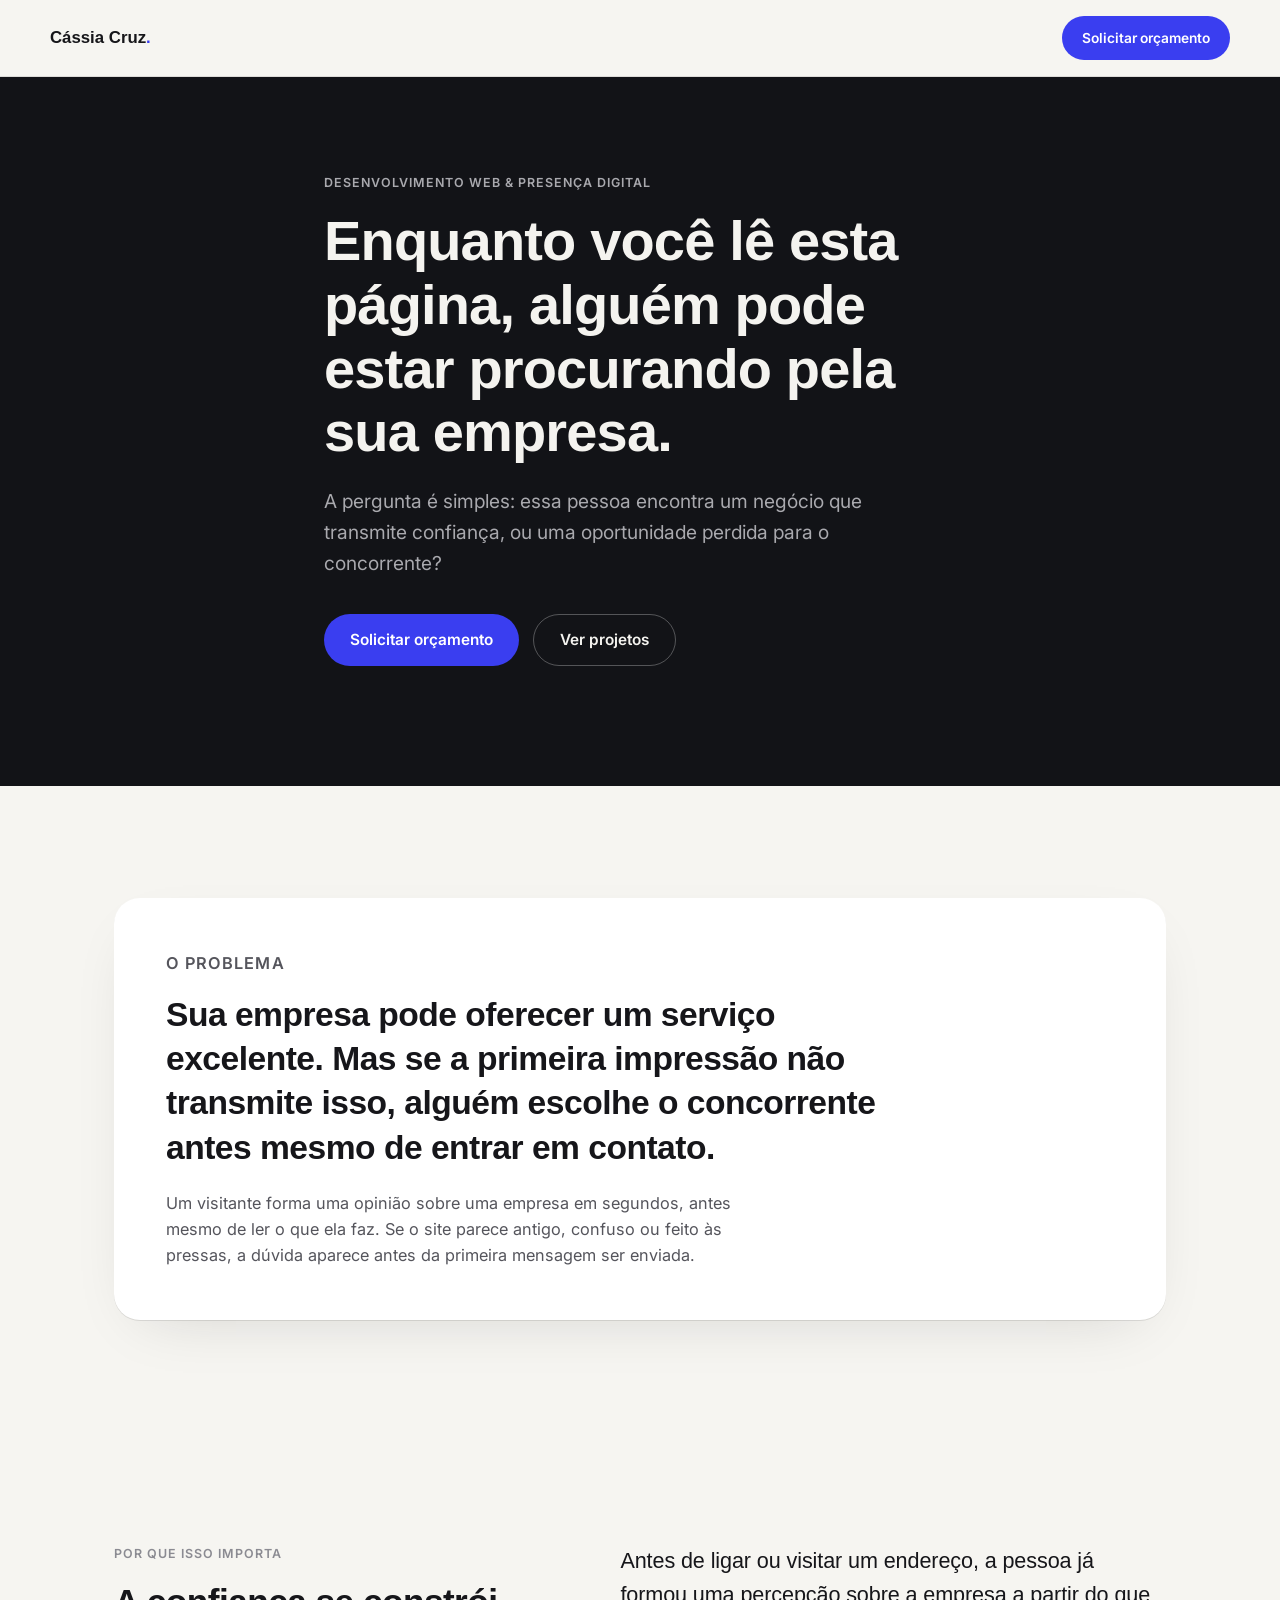
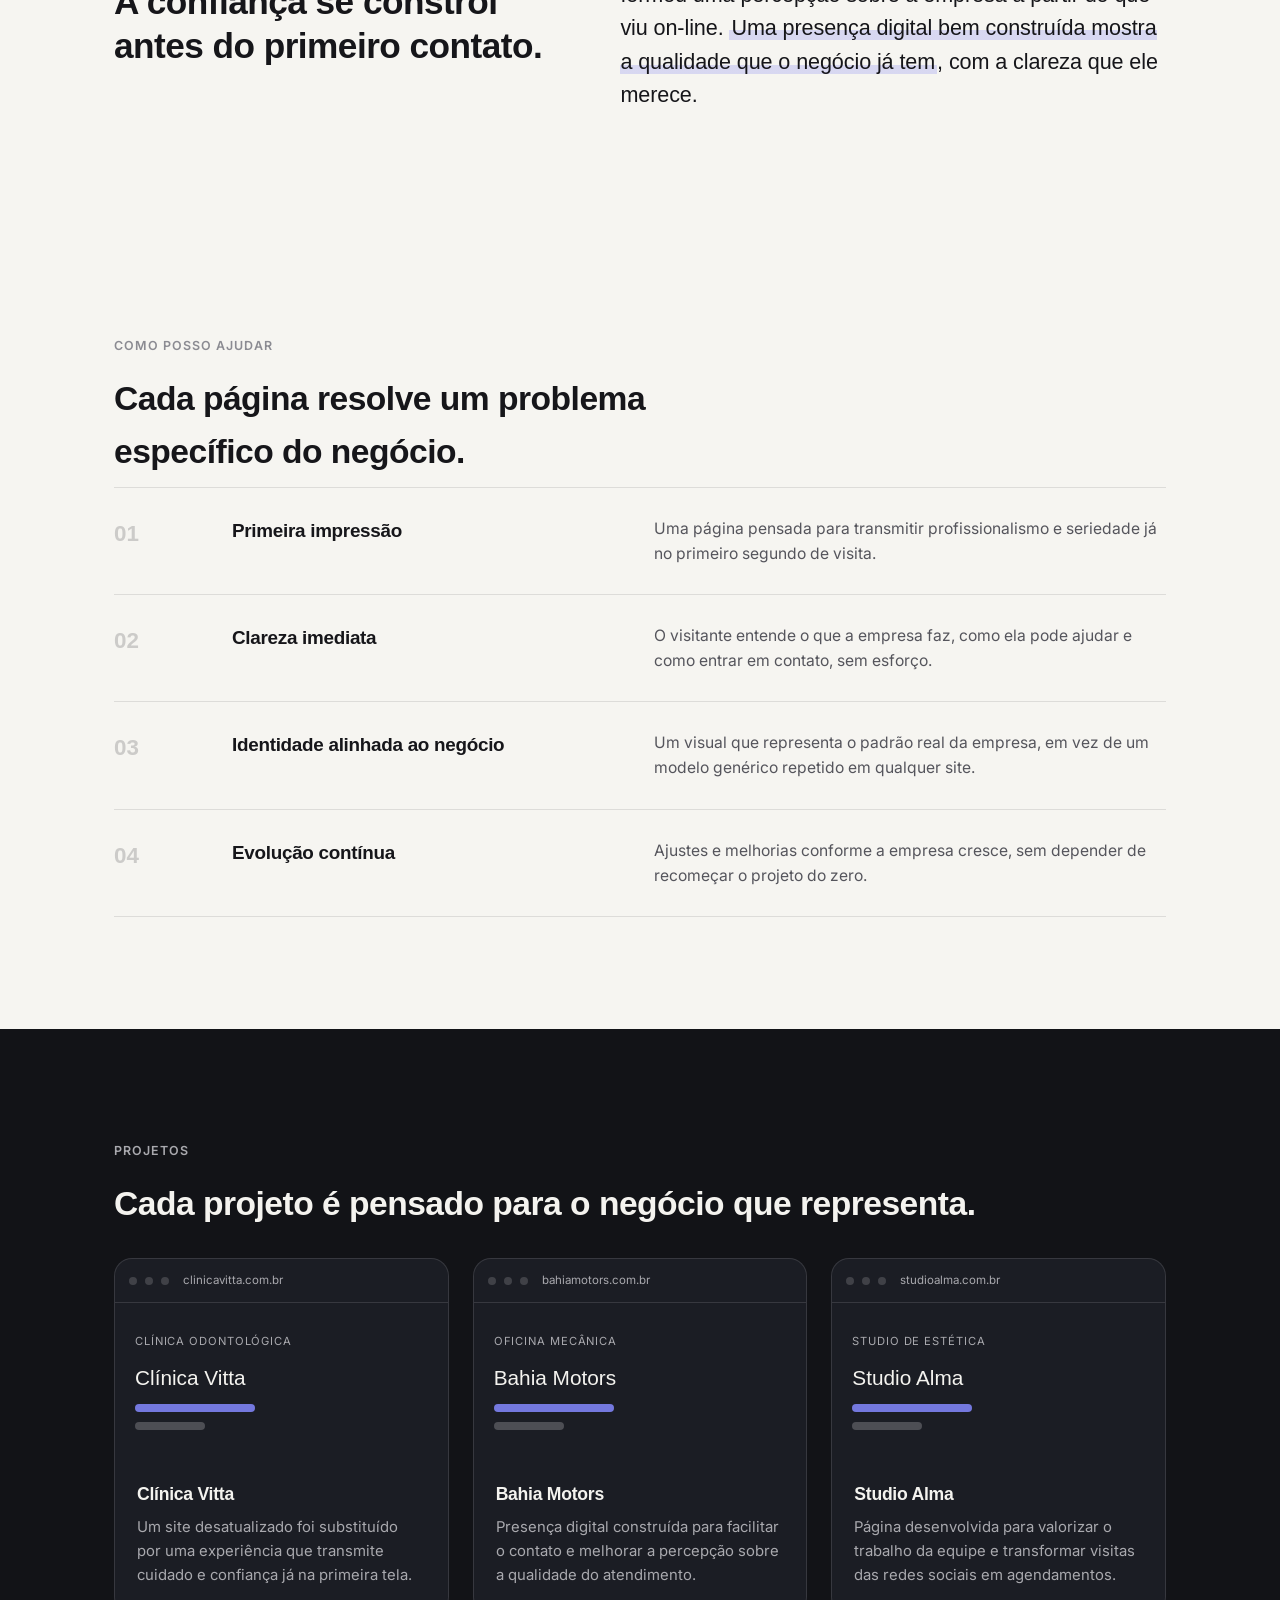
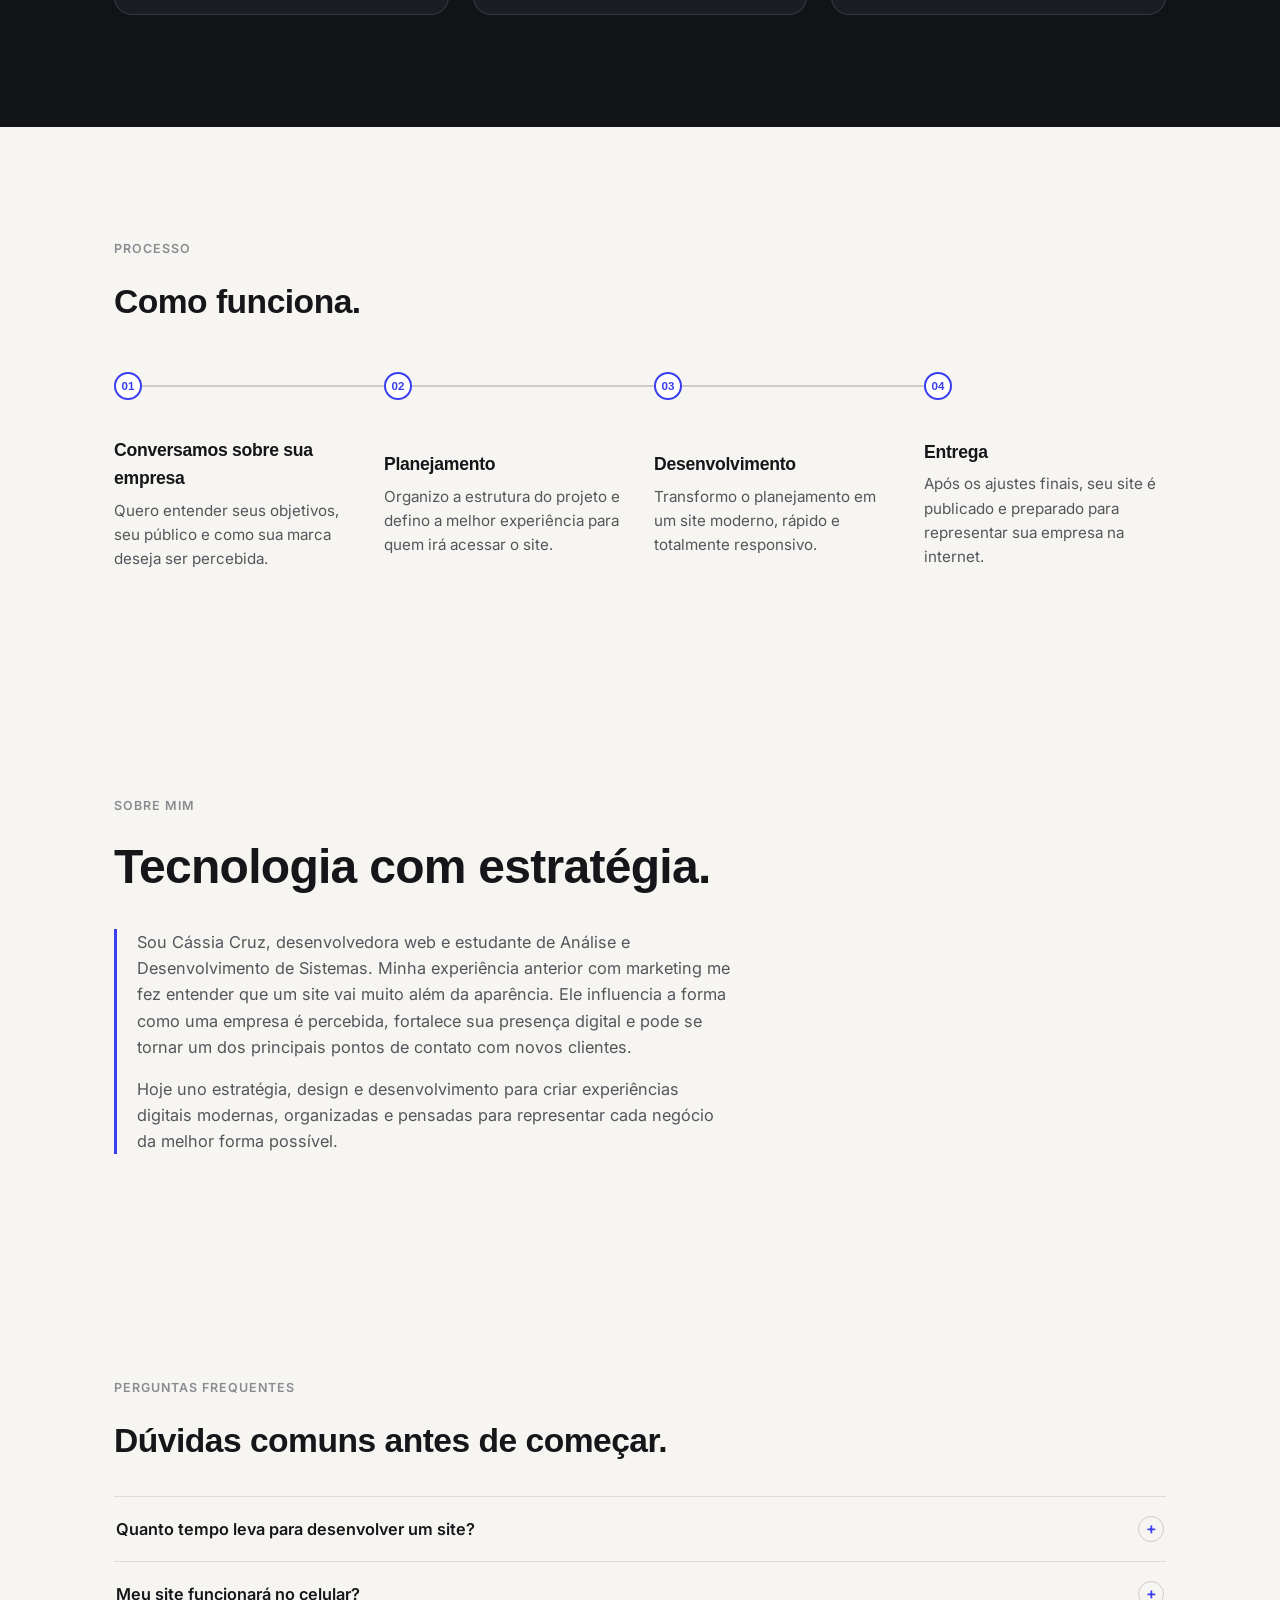
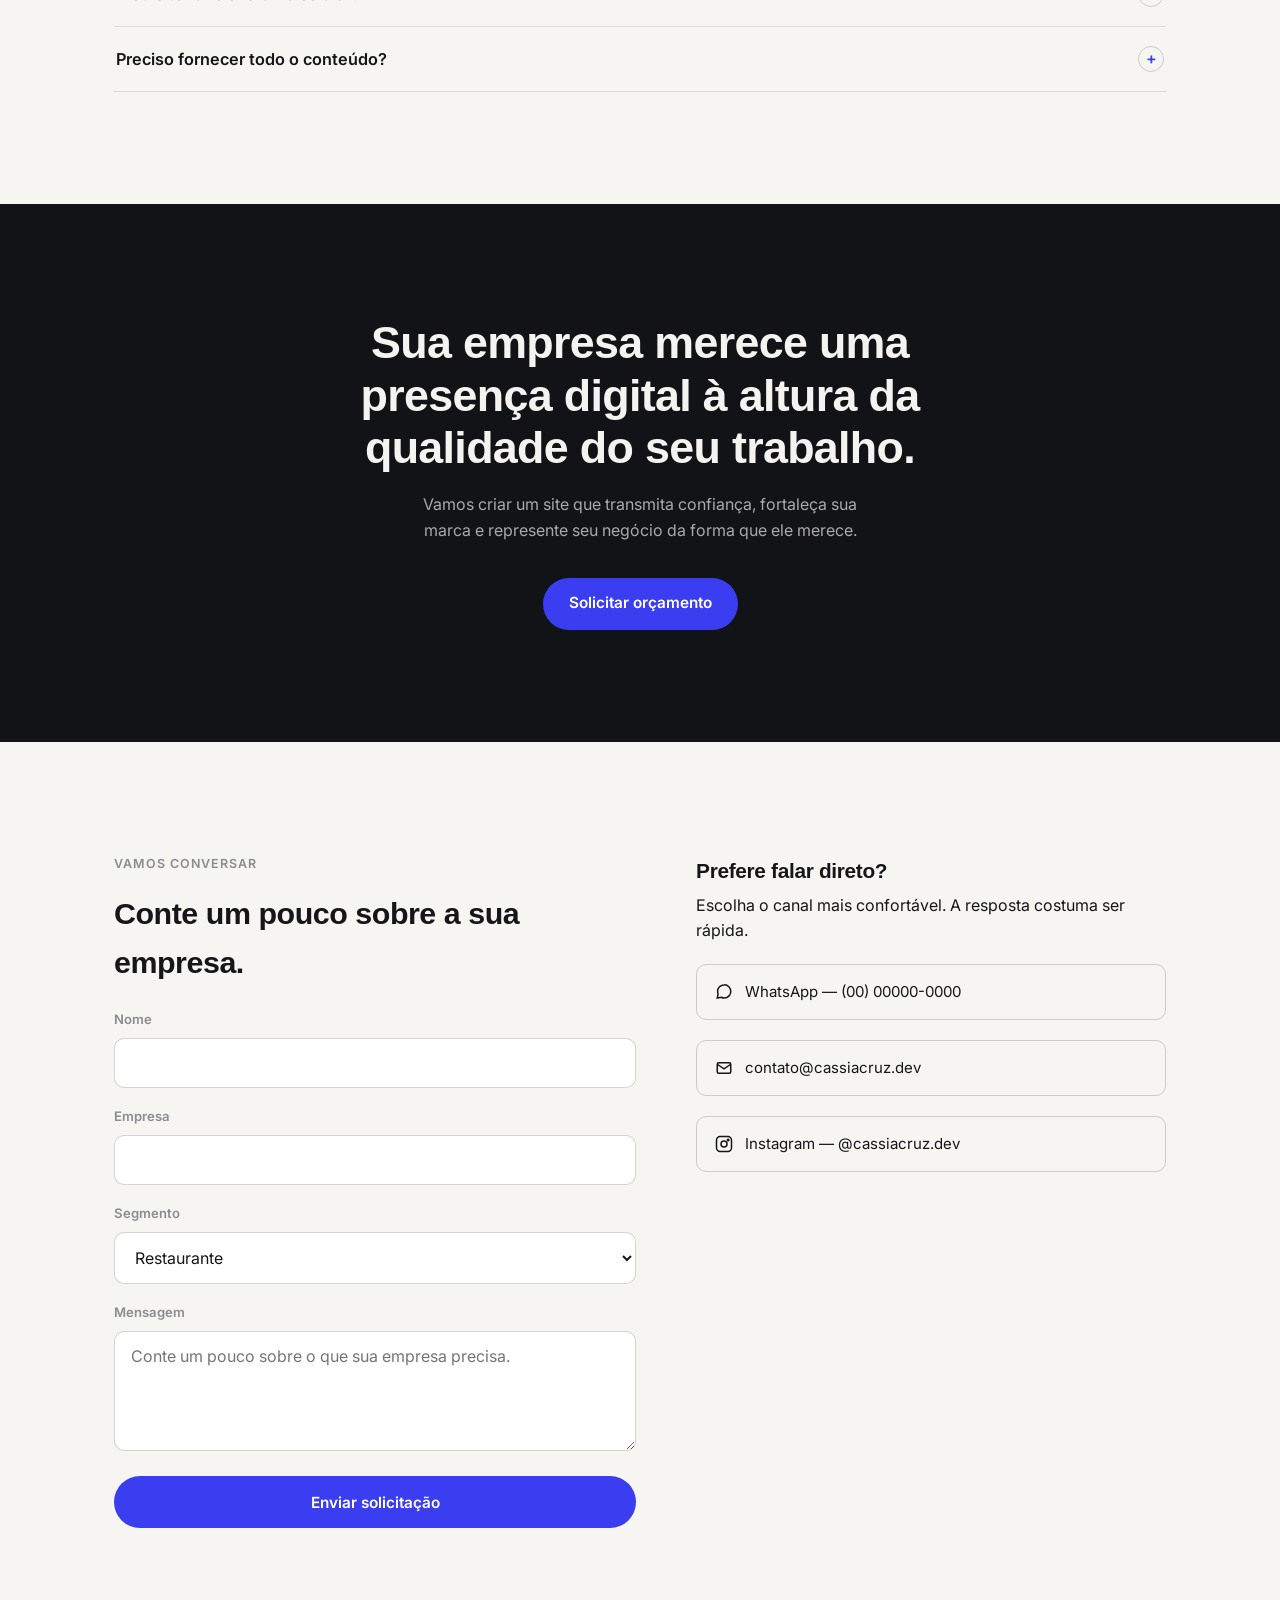
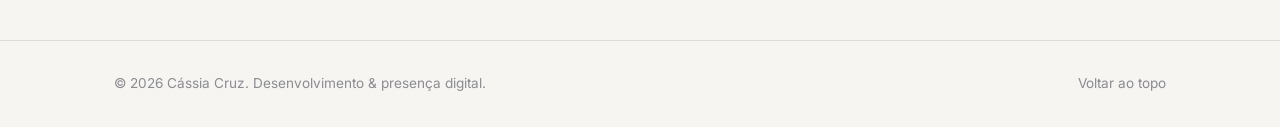
==== commit 79da7d86: "Add files via upload" ====
--- a/index.html
+++ b/index.html
@@ -282,6 +282,6 @@
   </div>
 </footer>
 
-<script src="script.js"></script>
+<script src="main.js"></script>
 </body>
 </html>
--- a/style.css
+++ b/style.css
@@ -0,0 +1,401 @@
+/* =========================================================
+   CÁSSIA CRUZ — Design system
+   Conceito: alternância entre telas escuras (o momento digital,
+   a busca, o primeiro encontro) e páginas claras (a substância,
+   o processo, a confiança). Um único acento — índigo — costura
+   as duas tonalidades.
+   ========================================================= */
+
+:root{
+  /* --- cor --- */
+  --ink:        #121317;   /* fundo das seções escuras */
+  --ink-panel:  #1B1D24;   /* painel sobre fundo escuro */
+  --ink-line:   rgba(255,255,255,0.12);
+  --ink-text:   #F4F3EF;
+  --ink-text-dim: #A9A9AE;
+
+  --paper:       #F6F5F1;  /* fundo das seções claras */
+  --paper-panel: #FFFFFF;  /* painel sobre fundo claro */
+  --paper-line:  rgba(18,19,23,0.11);
+  --paper-line-strong: rgba(18,19,23,0.18);
+  --text:        #16161A;
+  --text-dim:    #55555C;
+  --text-faint:  #8B8B92;
+
+  --accent:      #3A3EF0;  /* índigo — único acento do site */
+  --accent-ink:  #14153E;
+  --accent-tint: rgba(58,62,240,0.10);
+  --accent-tint-strong: rgba(58,62,240,0.16);
+  --accent-on-dark: #8489FF;
+
+  /* --- tipografia --- */
+  --f-display: 'Bricolage Grotesque', sans-serif;
+  --f-body: 'Inter', sans-serif;
+
+  /* --- layout --- */
+  --edge: 22px;
+  --max: 1180px;
+  --radius-s: 10px;
+  --radius-m: 18px;
+  --radius-l: 26px;
+}
+
+@media (min-width: 760px){ :root{ --edge: 44px; } }
+@media (min-width: 1120px){ :root{ --edge: 64px; } }
+
+*,*::before,*::after{ box-sizing: border-box; margin:0; padding:0; }
+html{ scroll-behavior: smooth; }
+body{
+  font-family: var(--f-body);
+  background: var(--paper);
+  color: var(--text);
+  font-size: 16px;
+  line-height: 1.6;
+  -webkit-font-smoothing: antialiased;
+  overflow-x: hidden;
+}
+img{ max-width:100%; display:block; }
+a{ color:inherit; text-decoration:none; }
+ul{ list-style:none; }
+button{ font-family:inherit; cursor:pointer; background:none; border:none; }
+h1,h2,h3,h4{ font-family: var(--f-display); font-weight: 700; letter-spacing: -0.015em; }
+
+.wrap{ max-width: var(--max); margin: 0 auto; padding: 0 var(--edge); }
+
+.tone-dark{ background: var(--ink); color: var(--ink-text); }
+.tone-light{ background: var(--paper); color: var(--text); }
+
+.pad{ padding: 76px 0; }
+@media (min-width: 760px){ .pad{ padding: 112px 0; } }
+
+.eyebrow{
+  font-size: 0.78rem;
+  font-weight: 600;
+  letter-spacing: 0.08em;
+  text-transform: uppercase;
+  margin-bottom: 16px;
+  color: var(--text-faint);
+}
+.tone-dark .eyebrow{ color: var(--ink-text-dim); }
+
+.mark{
+  background: linear-gradient(transparent 62%, var(--accent-tint-strong) 62%);
+  padding: 0 2px;
+}
+.tone-dark .mark{
+  background: linear-gradient(transparent 62%, rgba(132,137,255,0.28) 62%);
+}
+
+/* ============ botões ============ */
+.btn{
+  display: inline-flex;
+  align-items: center;
+  justify-content: center;
+  gap: 8px;
+  min-height: 52px;
+  padding: 0 26px;
+  border-radius: 999px;
+  font-weight: 600;
+  font-size: 0.96rem;
+  transition: transform .2s ease, opacity .2s ease, background .2s ease;
+}
+.btn-fill{
+  background: var(--accent);
+  color: #fff;
+}
+.btn-fill:hover{ transform: translateY(-2px); opacity: 0.92; }
+.btn-line{
+  border: 1px solid var(--paper-line-strong);
+  color: var(--text);
+}
+.tone-dark .btn-line{ border-color: rgba(255,255,255,0.28); color: var(--ink-text); }
+.btn-line:hover{ background: rgba(0,0,0,0.03); transform: translateY(-2px); }
+.tone-dark .btn-line:hover{ background: rgba(255,255,255,0.06); }
+.btn:focus-visible{ outline: 2px solid var(--accent); outline-offset: 3px; }
+
+/* ============ header ============ */
+header{
+  position: sticky;
+  top: 0;
+  z-index: 60;
+  background: rgba(246,245,241,0.88);
+  backdrop-filter: blur(14px);
+  -webkit-backdrop-filter: blur(14px);
+  border-bottom: 1px solid var(--paper-line);
+  transition: box-shadow .25s ease;
+}
+header.is-scrolled{ box-shadow: 0 8px 24px rgba(0,0,0,0.06); }
+.nav{
+  display: flex;
+  align-items: center;
+  justify-content: space-between;
+  padding: 16px 0;
+  gap: 16px;
+}
+.logo{
+  font-family: var(--f-display);
+  font-weight: 700;
+  font-size: 1.05rem;
+}
+.logo b{ color: var(--accent); font-weight: 700; }
+.nav .btn{ min-height: 44px; padding: 0 20px; font-size: 0.86rem; }
+
+/* ============ reveal ============ */
+.reveal{ opacity: 0; transform: translateY(14px); transition: opacity .6s ease, transform .6s ease; }
+.reveal.is-visible{ opacity: 1; transform: translateY(0); }
+@media (prefers-reduced-motion: reduce){
+  .reveal{ opacity:1; transform:none; transition:none; }
+  .sweep::after{ animation: none !important; width: 100% !important; }
+}
+
+/* ============ HERO ============ */
+.hero{ padding: 56px 0 72px; }
+@media (min-width: 760px){ .hero{ padding: 96px 0 120px; } }
+.hero-inner{ max-width: 760px; }
+.hero h1{
+  font-size: clamp(2rem, 7.6vw, 3.5rem);
+  line-height: 1.14;
+  margin-bottom: 22px;
+}
+.sweep{ position: relative; display: inline; white-space: normal; }
+.sweep::after{
+  content:"";
+  position: absolute;
+  left: 0; bottom: 0.05em;
+  height: 0.32em;
+  width: 0;
+  background: rgba(132,137,255,0.32);
+  z-index: -1;
+  animation: sweepGrow 1.1s cubic-bezier(.2,.8,.2,1) 0.5s forwards;
+}
+@keyframes sweepGrow{ to{ width: 100%; } }
+
+.hero-sub{
+  font-size: clamp(1rem, 2.6vw, 1.2rem);
+  color: var(--ink-text-dim);
+  max-width: 560px;
+  margin-bottom: 36px;
+}
+.hero-actions{ display:flex; flex-wrap: wrap; gap: 14px; }
+
+/* ============ PROBLEMA ============ */
+.problema-panel{
+  background: var(--paper-panel);
+  border-radius: var(--radius-l);
+  box-shadow: 0 1px 0 var(--paper-line), 0 20px 60px -30px rgba(20,20,30,0.18);
+  padding: 34px 24px;
+}
+@media (min-width: 760px){ .problema-panel{ padding: 52px; } }
+.problema-panel h2{
+  font-size: clamp(1.4rem, 4vw, 2.1rem);
+  line-height: 1.32;
+  max-width: 760px;
+  margin-bottom: 20px;
+}
+.problema-panel p{ color: var(--text-dim); max-width: 600px; font-size: 1.02rem; }
+
+/* ============ IMPORTÂNCIA ============ */
+.imp-grid{ display:grid; gap: 32px; }
+@media (min-width: 900px){ .imp-grid{ grid-template-columns: 0.9fr 1.1fr; gap: 60px; align-items: start; } }
+.imp-grid h2{ font-size: clamp(1.6rem, 4vw, 2.2rem); line-height: 1.25; }
+.imp-lead{ font-size: clamp(1.1rem, 2.6vw, 1.35rem); line-height: 1.55; font-family: var(--f-display); font-weight: 500; letter-spacing: -0.005em; }
+
+/* ============ SERVIÇOS — lista editorial ============ */
+.svc-row{
+  display: grid;
+  grid-template-columns: 56px 1fr;
+  gap: 18px;
+  padding: 28px 0;
+  border-top: 1px solid var(--paper-line);
+  align-items: baseline;
+}
+@media (min-width: 760px){ .svc-row{ grid-template-columns: 90px 1fr 1.3fr; gap: 28px; align-items: start; } }
+.svc-row:last-child{ border-bottom: 1px solid var(--paper-line); }
+.svc-num{ font-family: var(--f-display); font-size: 1.4rem; color: var(--paper-line-strong); font-weight: 700; }
+.svc-row h3{ font-size: 1.18rem; margin-bottom: 6px; }
+@media (min-width: 760px){ .svc-row h3{ margin-bottom: 0; } }
+.svc-row p{ color: var(--text-dim); font-size: 0.98rem; grid-column: 2 / -1; }
+@media (min-width: 760px){ .svc-row p{ grid-column: auto; } }
+
+/* ============ PROJETOS — carrossel no mobile ============ */
+.proj-hint{
+  font-size: 0.78rem;
+  color: var(--ink-text-dim);
+  margin: -8px 0 18px;
+}
+@media (min-width: 900px){ .proj-hint{ display:none; } }
+
+.proj-scroller{
+  display: grid;
+  grid-auto-flow: column;
+  grid-auto-columns: 86%;
+  gap: 16px;
+  overflow-x: auto;
+  scroll-snap-type: x mandatory;
+  padding-bottom: 8px;
+  margin: 0 calc(var(--edge) * -1);
+  padding-left: var(--edge);
+  padding-right: var(--edge);
+  scrollbar-width: none;
+}
+.proj-scroller::-webkit-scrollbar{ display:none; }
+@media (min-width: 900px){
+  .proj-scroller{
+    grid-auto-flow: row;
+    grid-template-columns: repeat(3, 1fr);
+    overflow: visible;
+    margin: 0; padding: 0;
+    gap: 24px;
+  }
+}
+
+.proj-card{
+  scroll-snap-align: start;
+  background: var(--ink-panel);
+  border: 1px solid var(--ink-line);
+  border-radius: var(--radius-m);
+  overflow: hidden;
+}
+.proj-chrome{
+  display:flex; align-items:center; gap: 8px;
+  padding: 12px 14px;
+  border-bottom: 1px solid var(--ink-line);
+}
+.proj-dot{ width: 8px; height: 8px; border-radius: 50%; background: rgba(255,255,255,0.16); }
+.proj-url{
+  font-size: 0.72rem;
+  color: var(--ink-text-dim);
+  margin-left: 6px;
+}
+.proj-mock{ padding: 30px 20px; min-height: 150px; display:flex; flex-direction:column; justify-content:center; gap: 10px; }
+.proj-mock .tag{ font-size: 0.7rem; letter-spacing: 0.08em; text-transform: uppercase; color: var(--ink-text-dim); }
+.proj-mock .ttl{ font-family: var(--f-display); font-size: 1.3rem; }
+.proj-mock .bar{ height: 8px; border-radius: 4px; background: var(--accent-on-dark); opacity: 0.85; width: 120px; }
+.proj-mock .bar.s{ width: 70px; opacity: 0.35; background: var(--ink-text-dim); }
+.proj-body{ padding: 20px 22px 26px; }
+.proj-body h3{ font-size: 1.1rem; margin-bottom: 8px; }
+.proj-body p{ color: var(--ink-text-dim); font-size: 0.93rem; }
+
+.proj-dots{ display:flex; gap: 8px; justify-content:center; margin-top: 18px; }
+@media (min-width: 900px){ .proj-dots{ display:none; } }
+.proj-dots span{ width: 6px; height: 6px; border-radius: 50%; background: var(--ink-line); transition: background .25s ease, transform .25s ease; }
+.proj-dots span.active{ background: var(--accent-on-dark); transform: scale(1.3); }
+
+/* ============ PROCESSO ============ */
+.timeline{ position: relative; }
+.step{
+  display: grid;
+  grid-template-columns: 28px 1fr;
+  gap: 18px;
+  padding-bottom: 40px;
+  position: relative;
+}
+.step:last-child{ padding-bottom: 0; }
+.step-node{
+  width: 28px; height: 28px;
+  border-radius: 50%;
+  background: var(--paper-panel);
+  border: 2px solid var(--accent);
+  display:flex; align-items:center; justify-content:center;
+  font-family: var(--f-display); font-size: 0.72rem; font-weight: 700; color: var(--accent);
+  position: relative; z-index: 1;
+}
+.step:not(:last-child)::before{
+  content:"";
+  position:absolute;
+  left: 13px; top: 28px; bottom: -6px;
+  width: 2px;
+  background: var(--paper-line-strong);
+}
+.step h3{ font-size: 1.1rem; margin-bottom: 6px; }
+.step p{ color: var(--text-dim); font-size: 0.95rem; }
+
+@media (min-width: 900px){
+  .timeline{ display: grid; grid-template-columns: repeat(4,1fr); gap: 28px; }
+  .step{ grid-template-columns: 1fr; padding-bottom: 0; }
+  .step:not(:last-child)::before{ left: 0; top: 13px; bottom: auto; width: calc(100% + 28px); height: 2px; }
+  .step-node{ margin-bottom: 18px; }
+}
+
+/* ============ SOBRE ============ */
+.sobre{ display:grid; gap: 8px; }
+.sobre-quote{
+  font-family: var(--f-display);
+  font-weight: 700;
+  font-size: clamp(1.9rem, 6vw, 3rem);
+  line-height: 1.12;
+  margin-bottom: 28px;
+  max-width: 640px;
+}
+.sobre-body{ display:grid; gap: 16px; max-width: 620px; padding-left: 20px; border-left: 3px solid var(--accent); }
+.sobre-body p{ color: var(--text-dim); font-size: 1.02rem; }
+
+/* ============ FAQ ============ */
+.faq-list{ border-top: 1px solid var(--paper-line); }
+.faq-item{ border-bottom: 1px solid var(--paper-line); }
+.faq-item summary{
+  list-style:none;
+  min-height: 64px;
+  display:flex; align-items:center; justify-content:space-between; gap: 20px;
+  font-weight: 600; font-size: 1.02rem;
+  padding: 4px 2px;
+}
+.faq-item summary::-webkit-details-marker{ display:none; }
+.faq-plus{
+  width: 26px; height:26px; flex-shrink:0;
+  border-radius: 50%;
+  border: 1px solid var(--paper-line-strong);
+  display:flex; align-items:center; justify-content:center;
+  font-size: 1rem; color: var(--accent);
+  transition: transform .25s ease;
+}
+.faq-item[open] .faq-plus{ transform: rotate(45deg); }
+.faq-a{ padding: 0 2px 26px; color: var(--text-dim); font-size: 0.97rem; max-width: 620px; }
+
+/* ============ CTA FINAL ============ */
+.cta-final{ text-align:center; }
+.cta-final h2{ font-size: clamp(1.8rem, 5.4vw, 2.8rem); line-height:1.18; max-width: 720px; margin: 0 auto 18px; }
+.cta-final p{ color: var(--ink-text-dim); max-width: 460px; margin: 0 auto 34px; }
+.cta-final .hero-actions{ justify-content:center; }
+
+/* ============ CONTATO ============ */
+.contato-grid{ display:grid; gap: 40px; }
+@media (min-width: 900px){ .contato-grid{ grid-template-columns: 1fr 0.9fr; gap: 60px; } }
+.field{ margin-bottom: 18px; }
+.field label{ display:block; font-size: 0.82rem; font-weight: 600; color: var(--text-faint); margin-bottom: 8px; }
+.field input, .field select, .field textarea{
+  width: 100%;
+  background: var(--paper-panel);
+  border: 1px solid var(--paper-line-strong);
+  border-radius: var(--radius-s);
+  padding: 14px 16px;
+  font-size: 16px; /* evita zoom automático no iOS */
+  color: var(--text);
+  font-family: var(--f-body);
+  transition: border-color .2s ease;
+  min-height: 50px;
+}
+.field textarea{ min-height: 120px; resize: vertical; }
+.field input:focus, .field select:focus, .field textarea:focus{ outline:none; border-color: var(--accent); }
+
+.contact-info{ display:flex; flex-direction:column; gap: 20px; }
+.contact-info h3{ font-size: 1.3rem; margin-bottom: 6px; }
+.contact-info > p{ color: var(--text-dim); font-size: 0.95rem; max-width: 400px; }
+.contact-link{
+  display:flex; align-items:center; gap: 12px;
+  min-height: 56px;
+  padding: 0 18px;
+  border: 1px solid var(--paper-line-strong);
+  border-radius: var(--radius-s);
+  font-size: 0.94rem;
+  transition: background .2s ease, border-color .2s ease;
+}
+.contact-link:hover{ background: var(--paper-panel); border-color: var(--accent); }
+
+footer{ border-top: 1px solid var(--paper-line); padding: 32px 0; }
+.footer-row{
+  display:flex; flex-direction:column; gap: 12px;
+  font-size: 0.85rem; color: var(--text-faint);
+}
+@media (min-width: 700px){ .footer-row{ flex-direction:row; align-items:center; justify-content:space-between; } }
+.footer-row a:hover{ color: var(--text); }
